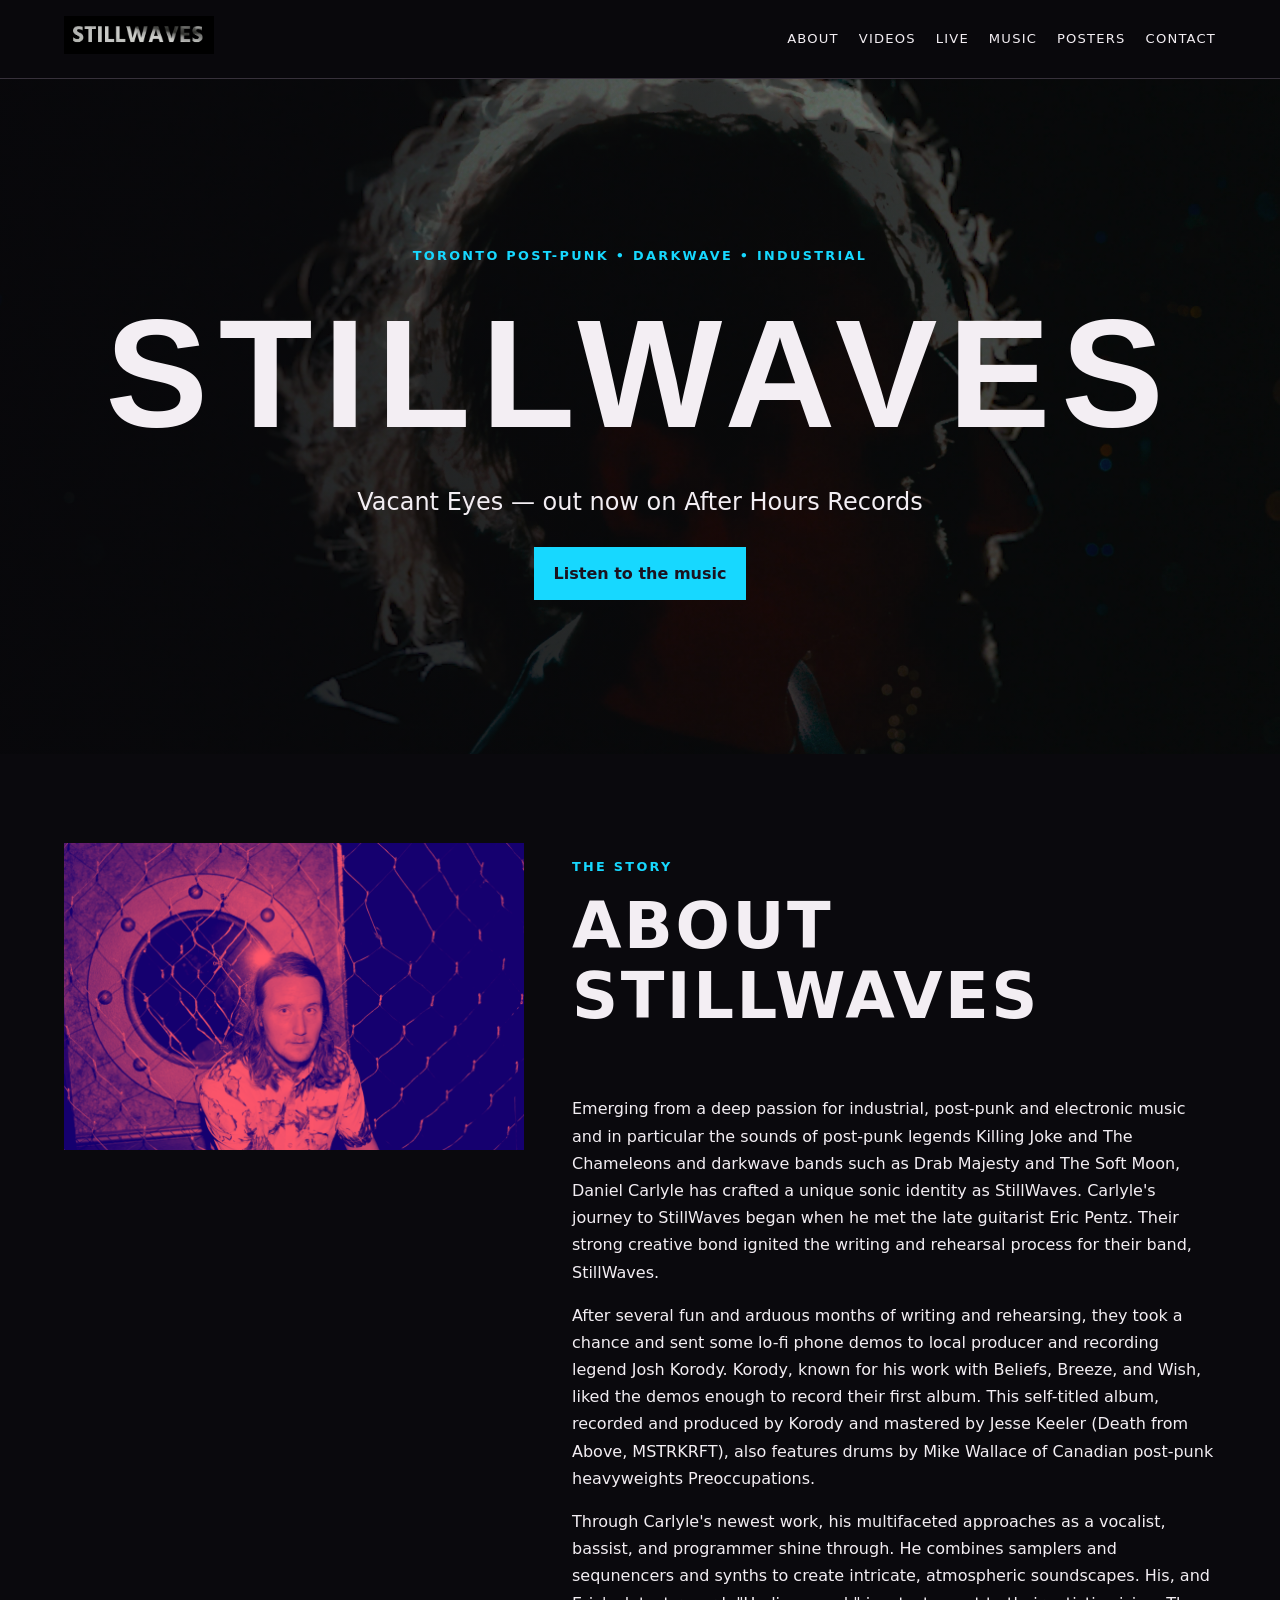
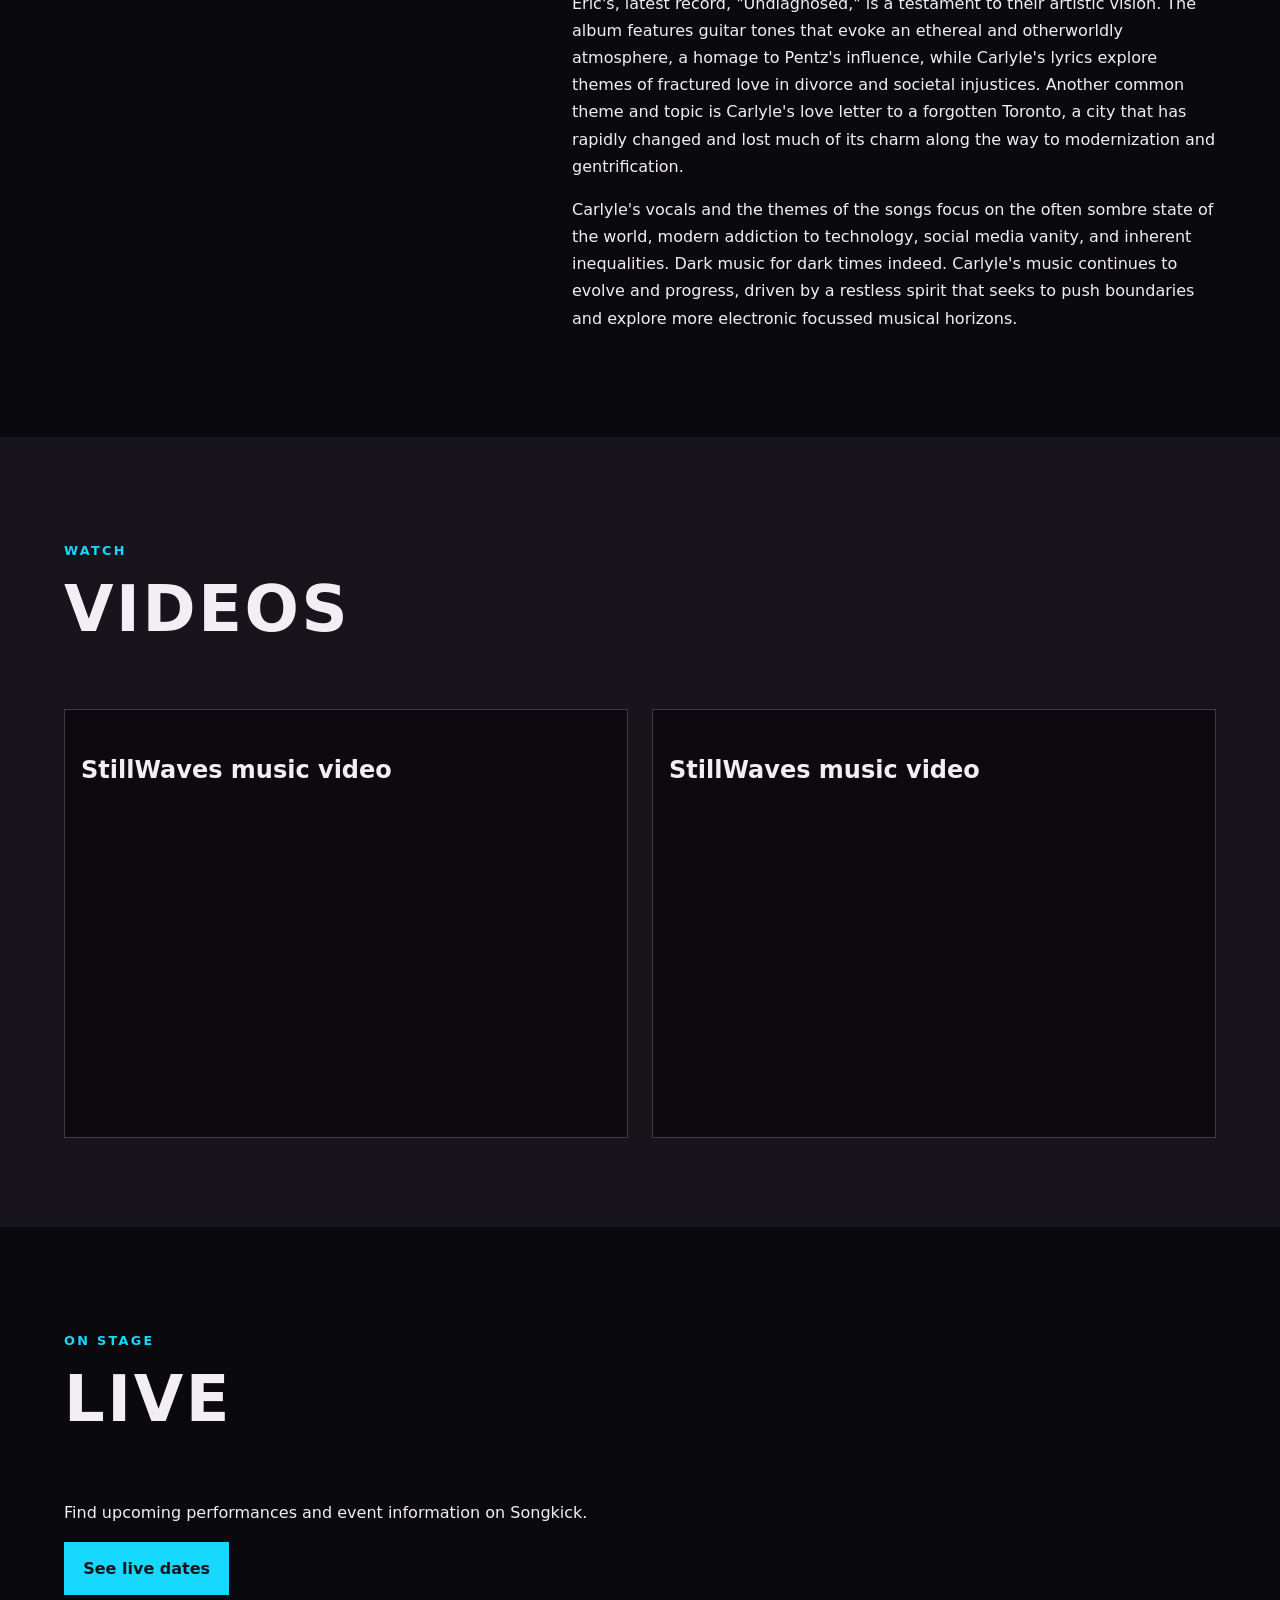
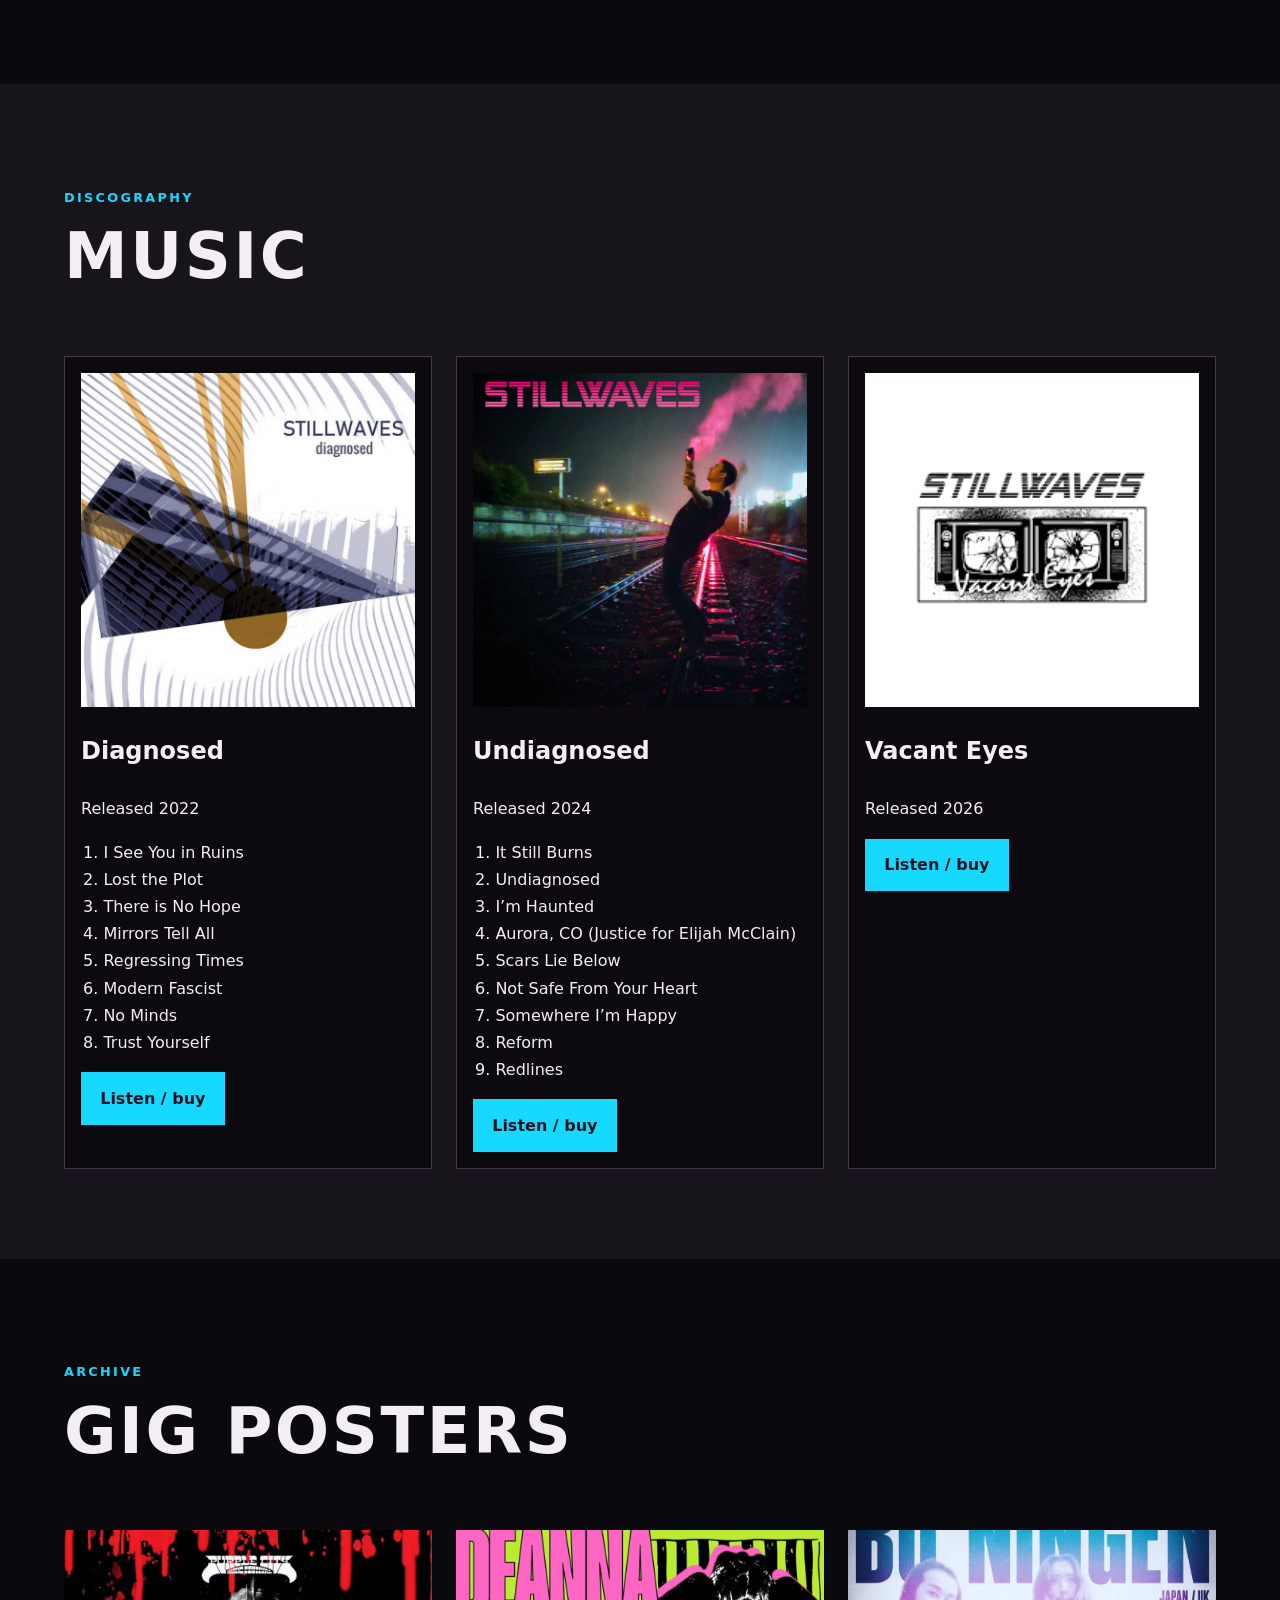
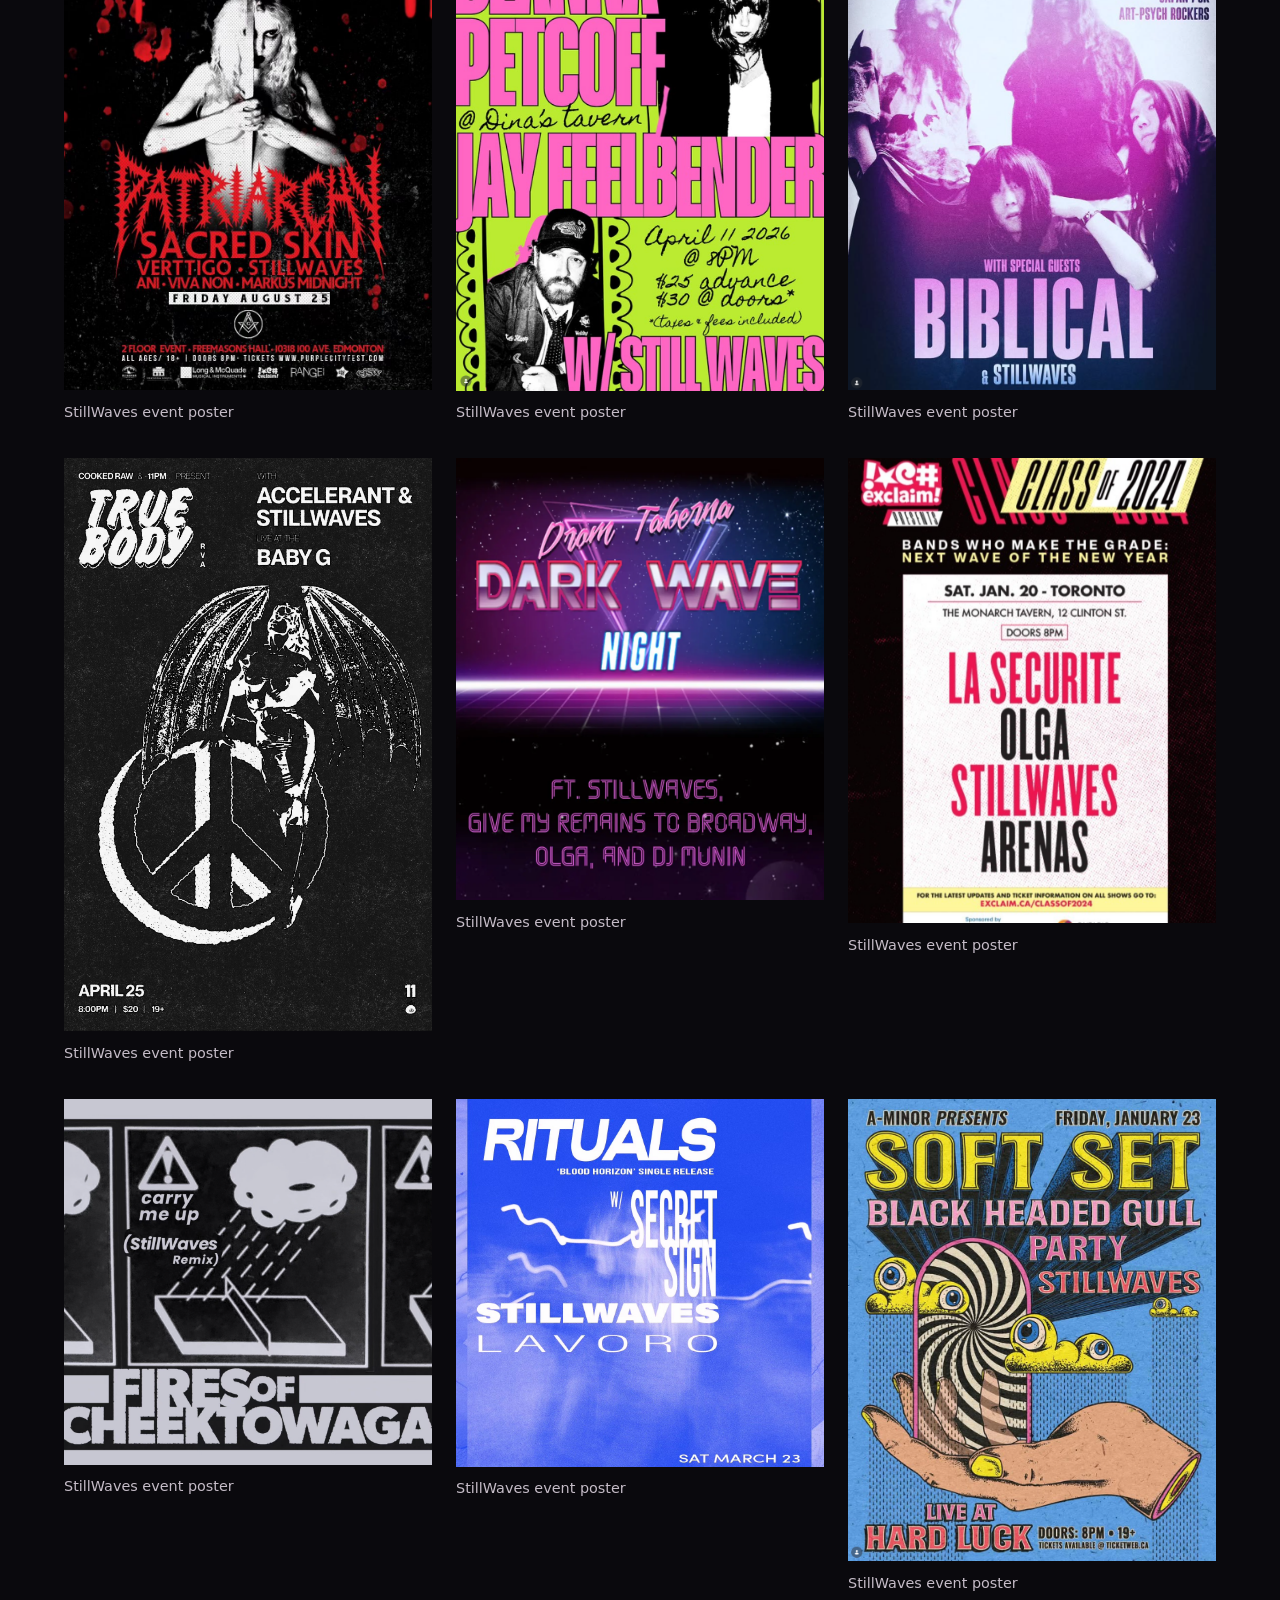
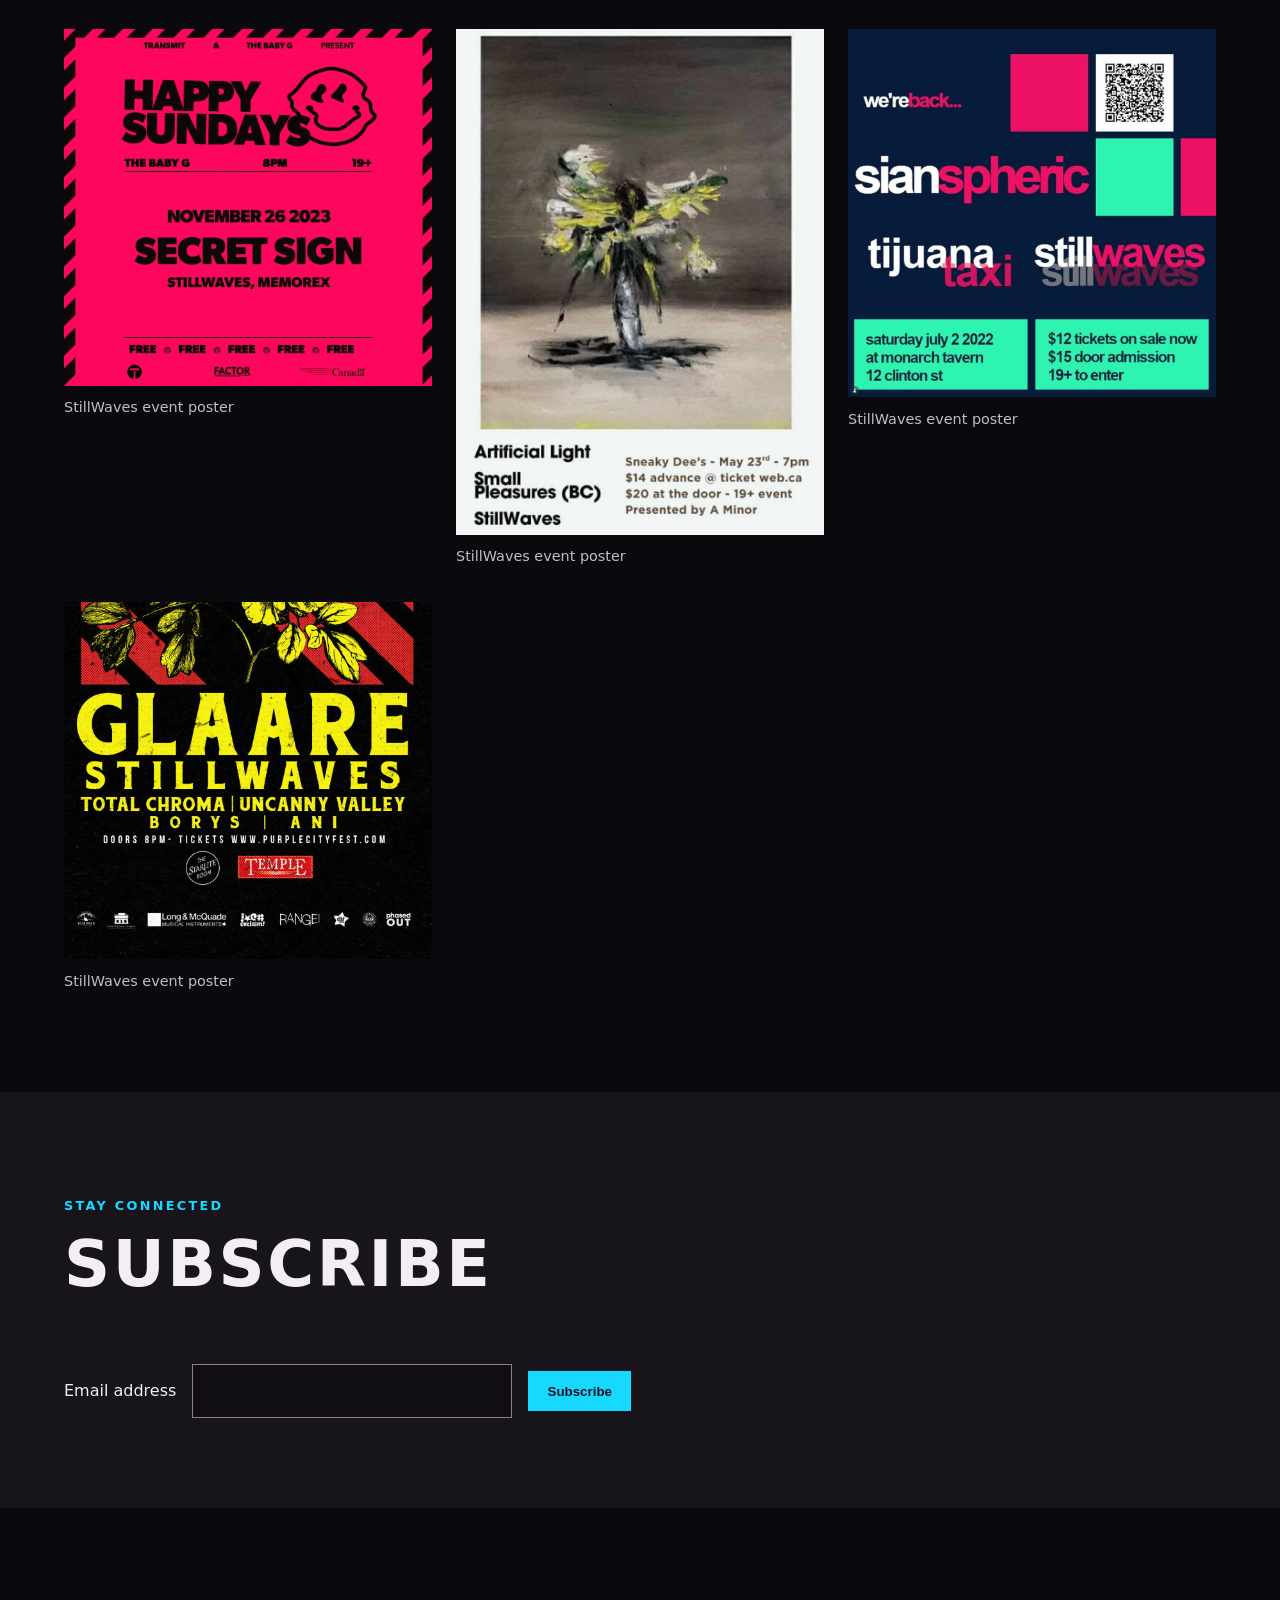
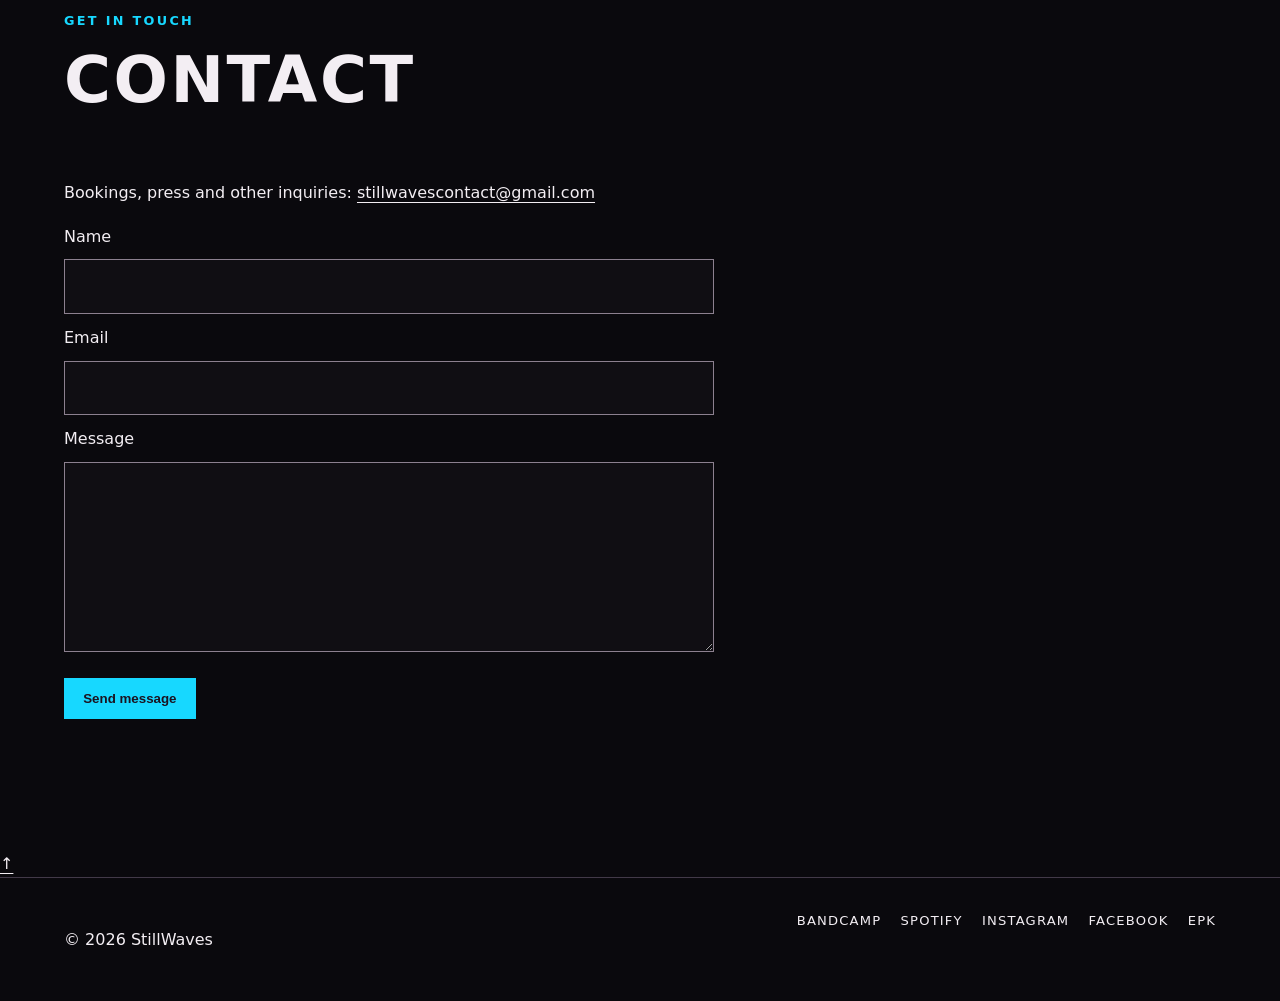
==== index.html @ 24429716 "Update index.html Added back to top btn" ====
<!doctype html><html lang="en"><head><meta charset="utf-8"><meta name="viewport" content="width=device-width, initial-scale=1"><meta name="description" content="StillWaves: Toronto post-punk, darkwave and industrial music"><meta name="theme-color" content="#0a090d"><title>StillWaves | Toronto darkwave and post-punk</title><link rel="icon" href="/img/favicon.ico"><link rel="stylesheet" href="/css/site.css"><script src="/js/site.js" defer></script></head><body>
<a class="skip" href="#main">Skip to main content</a><header class="header"><a class="logo" href="#home"><img src="/img/logo.png" alt="StillWaves home"></a><button class="menu" aria-expanded="false" aria-controls="navigation" type="button">Menu</button><nav id="navigation" aria-label="Primary"><a href="#about">About</a><a href="#videos">Videos</a><a href="#live">Live</a><a href="#music">Music</a><a href="#posters">Posters</a><a href="#contact">Contact</a></nav></header>
<main id="main"><section class="hero" id="home" aria-labelledby="hero-title"><div><p class="kicker" id="tagline">Toronto post-punk · darkwave · industrial</p><h1 id="hero-title">STILLWAVES</h1><p id="announcement">Vacant Eyes — out now</p><a class="cta" href="#music">Listen to the music</a></div></section>
<section id="about" class="section split" aria-labelledby="about-title"><img class="portrait" src="/img/Daniel-Carlyle-StillWaves-FrontPerson.png" alt="Daniel Carlyle performing with StillWaves" loading="lazy"><div><p class="kicker">The story</p><h2 id="about-title">About StillWaves</h2><div id="about-copy"></div></div></section>
<section id="videos" class="section shade" aria-labelledby="videos-title"><p class="kicker">Watch</p><h2 id="videos-title">Videos</h2><div id="video-list" class="grid two"></div></section>
<section id="live" class="section" aria-labelledby="live-title"><p class="kicker">On stage</p><h2 id="live-title">Live</h2><p>Find upcoming performances and event information on Songkick.</p><a class="cta" id="songkick" href="https://www.songkick.com/artists/10204699">See live dates</a></section>
<section id="music" class="section shade" aria-labelledby="music-title"><p class="kicker">Discography</p><h2 id="music-title">Music</h2><div id="album-list" class="grid three"></div></section>
<section id="posters" class="section" aria-labelledby="posters-title"><p class="kicker">Archive</p><h2 id="posters-title">Gig posters</h2><div id="poster-list" class="grid three posters"></div></section>
<section id="newsletter" class="section shade" aria-labelledby="newsletter-title"><p class="kicker">Stay connected</p><h2 id="newsletter-title">Subscribe</h2><form id="newsletter-form" method="post" target="_blank" class="inline-form"><label for="subscribe-email">Email address</label><input type="email" id="subscribe-email" name="EMAIL" autocomplete="email" required><div class="hidden-field" aria-hidden="true"><label for="subscribe-bot">Leave empty</label><input id="subscribe-bot" name="b_ce3d72c843c669c19339f4085_3097088881" tabindex="-1"></div><button type="submit">Subscribe</button></form></section>
<section id="contact" class="section" aria-labelledby="contact-title"><p class="kicker">Get in touch</p><h2 id="contact-title">Contact</h2><p>Bookings, press and other inquiries: <a id="contact-email" href="mailto:stillwavescontact@gmail.com">stillwavescontact@gmail.com</a></p><form
  id="contact-form"
  action="https://formspree.io/mzbjdelp"
  method="POST"
  class="contact-form"
><label for="contact-name">Name</label><input id="contact-name" name="name" autocomplete="name" required><label for="contact-reply">Email</label><input id="contact-reply" type="email" name="_replyto" autocomplete="email" required><label for="contact-message">Message</label><textarea id="contact-message" name="message" rows="6" required></textarea><button type="submit">Send message</button><p id="form-status" role="status" aria-live="polite"></p></form></section></main>

  <a href="#home" class="back-to-top" aria-label="Back to top">
  ↑
</a>
  
  <footer class="footer">
  <p>© <span id="year"></span> StillWaves</p>

  <nav aria-label="Social and press">
    <a id="bandcamp" href="https://stillwaves.bandcamp.com/"
       target="_blank" rel="noopener noreferrer">Bandcamp</a>
    <a id="spotify" href="#"
       target="_blank" rel="noopener noreferrer">Spotify</a>
    <a id="instagram" href="#"
       target="_blank" rel="noopener noreferrer">Instagram</a>
    <a id="facebook" href="#"
       target="_blank" rel="noopener noreferrer">Facebook</a>
    <a href="/epk.html">EPK</a>
  </nav>
</footer></body></html>
---- css/site.css ----
:root{color-scheme:dark;--bg:#0a090d;--panel:#17141c;--fg:#f3eef3;--muted:#c5bcc7;--accent:#17d8ff}*{box-sizing:border-box}html{scroll-behavior:smooth;scroll-padding-top:6rem}body{margin:0;background:var(--bg);color:var(--fg);font:16px/1.7 system-ui,-apple-system,sans-serif}a{color:inherit;text-underline-offset:.25em}a:hover{color:var(--accent)}:focus-visible{outline:3px solid #ffdcff;outline-offset:4px}.skip{position:absolute;top:-80px;left:1rem;z-index:20;background:#fff;color:#000;padding:.75rem}.skip:focus{top:1rem}.header{position:sticky;top:0;z-index:10;background:#0a090df5;border-bottom:1px solid #37313b;display:flex;align-items:center;justify-content:space-between;gap:1rem;padding:1rem 5%}.logo img{width:150px;max-width:100%;height:auto}.header nav{display:flex;flex-wrap:wrap;gap:1.25rem}.header nav a,.footer a{text-decoration:none;text-transform:uppercase;letter-spacing:.09em;font-size:.82rem}.menu{display:none}.hero{min-height:75vh;display:grid;place-items:center;text-align:center;padding:6rem 1rem;background:linear-gradient(90deg,#08070bd9,#08070b70),url('/img/banner-bg.jpg') center/cover}.hero h1{font-size:clamp(3.5rem,12vw,10rem);line-height:1;letter-spacing:.07em;margin:.2em 0;font-family:Impact,'Arial Narrow',sans-serif}.hero #announcement{font-size:clamp(1.05rem,2vw,1.5rem)}.kicker{color:var(--accent);text-transform:uppercase;letter-spacing:.18em;font-size:.8rem;font-weight:700}.cta,button{display:inline-block;background:var(--accent);color:#1b1320;padding:.8rem 1.2rem;border:0;text-decoration:none;font-weight:700;cursor:pointer}.section{padding:clamp(4rem,7vw,7rem) max(5%,calc((100% - 1160px)/2));}.shade{background:var(--panel)}h2{font-size:clamp(2.3rem,5vw,4rem);line-height:1.1;text-transform:uppercase;letter-spacing:.04em;margin:.2em 0 1em}.split{display:grid;grid-template-columns:minmax(0,1fr) minmax(0,1.4fr);gap:3rem;align-items:start}.portrait{width:100%;height:auto;max-height:670px;object-fit:cover}.grid{display:grid;gap:1.5rem}.two{grid-template-columns:repeat(2,minmax(0,1fr))}.three{grid-template-columns:repeat(3,minmax(0,1fr))}.card{background:#0c0a0f;padding:1rem;border:1px solid #423948}.card img{display:block;width:100%;height:auto;aspect-ratio:1;object-fit:cover}.card h3{font-size:1.5rem}.card ol{padding-left:1.4rem}.frame{aspect-ratio:16/9}.frame iframe{width:100%;height:100%;border:0}.poster{margin:0}.poster img{width:100%;height:auto;display:block}.poster figcaption{padding:.6rem 0;color:var(--muted);font-size:.9rem}input,textarea{background:#100e13;color:var(--fg);border:1px solid #8c808f;padding:.8rem;font:inherit;width:100%;max-width:650px}.contact-form{display:grid;gap:.6rem;max-width:650px}.contact-form button{justify-self:start;margin-top:1rem}.inline-form{display:flex;flex-wrap:wrap;align-items:center;gap:1rem}.inline-form input{max-width:320px}.hidden-field{position:absolute;left:-10000px}.footer{display:flex;justify-content:space-between;gap:2rem;flex-wrap:wrap;padding:2rem 5%;border-top:1px solid #423948}.footer nav{display:flex;gap:1.2rem;flex-wrap:wrap}@media(max-width:760px){.menu{display:block}.header{flex-wrap:wrap}.header nav{display:none;flex-basis:100%;flex-direction:column}.header nav.open{display:flex}.split,.two,.three{grid-template-columns:1fr}.hero{min-height:60vh}.portrait{max-width:480px}}@media(prefers-reduced-motion:reduce){html{scroll-behavior:auto}*,*::before,*::after{transition:none!important;animation:none!important}}
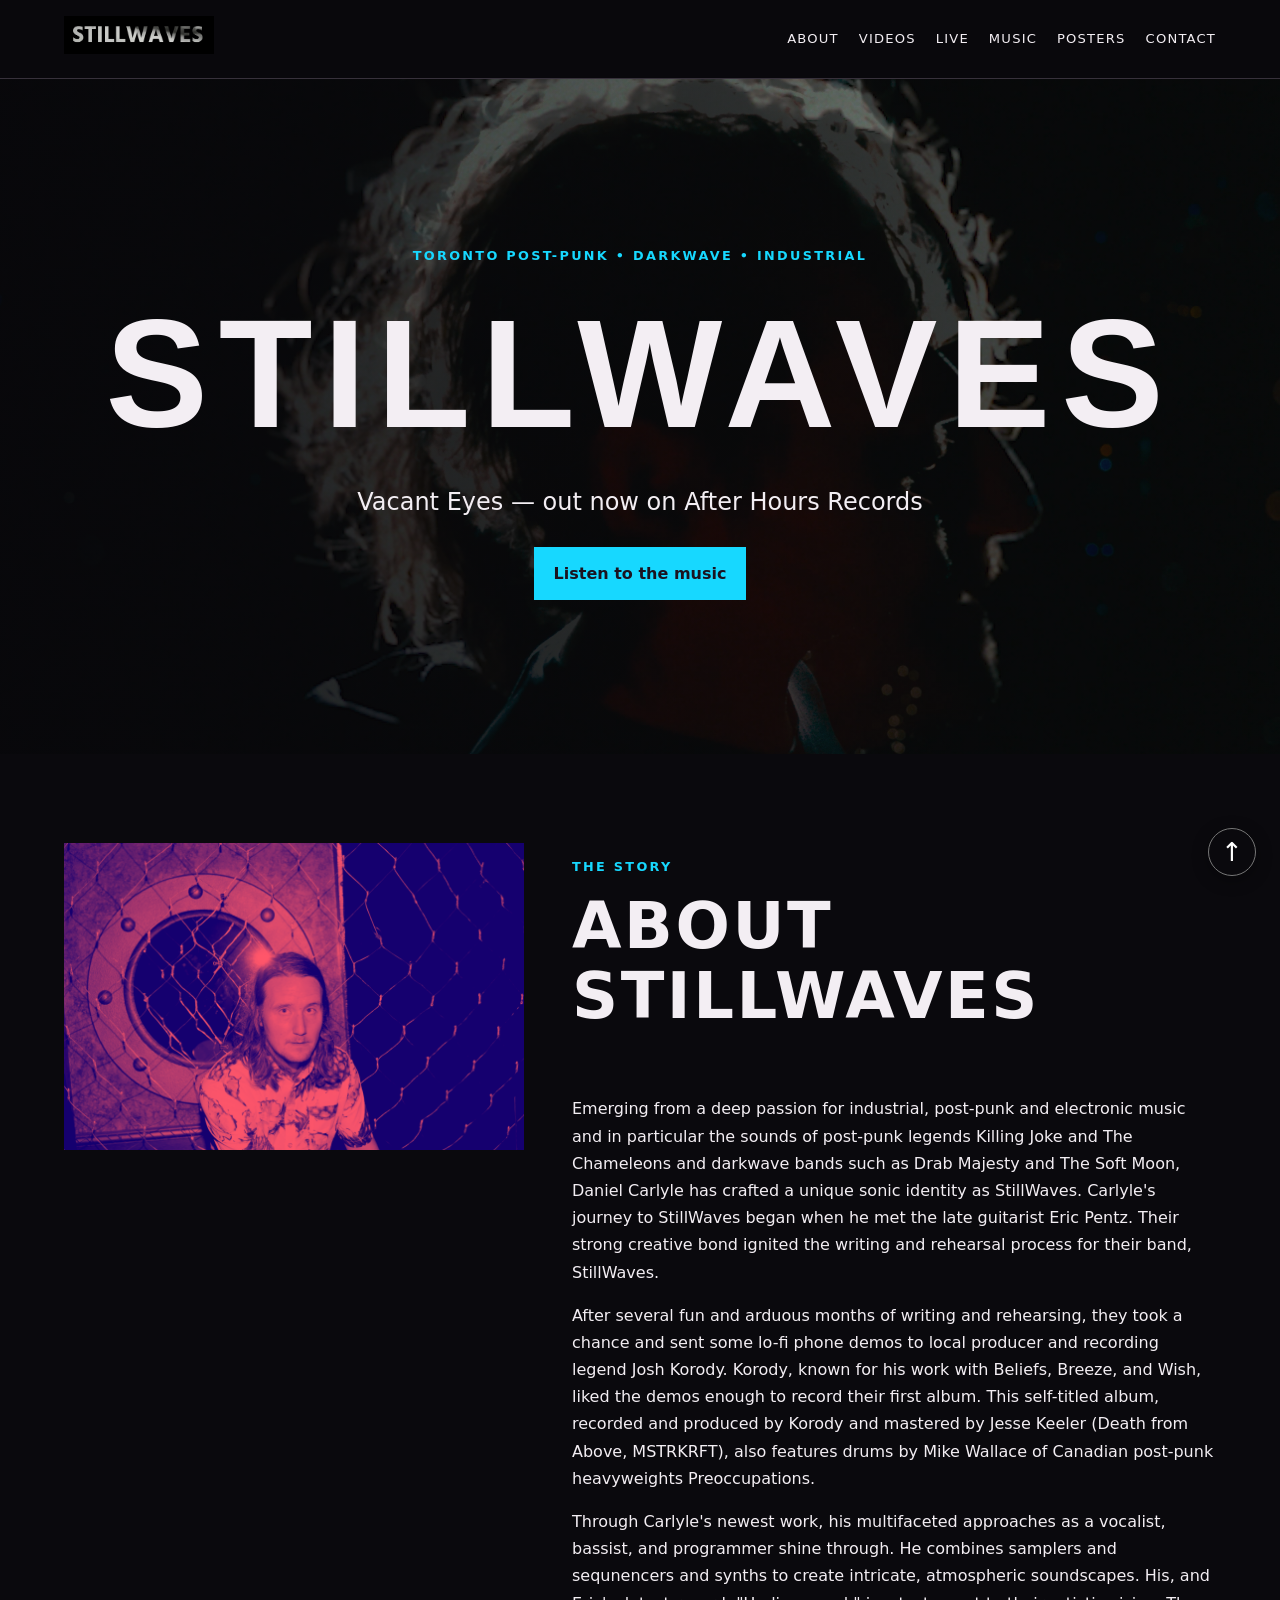
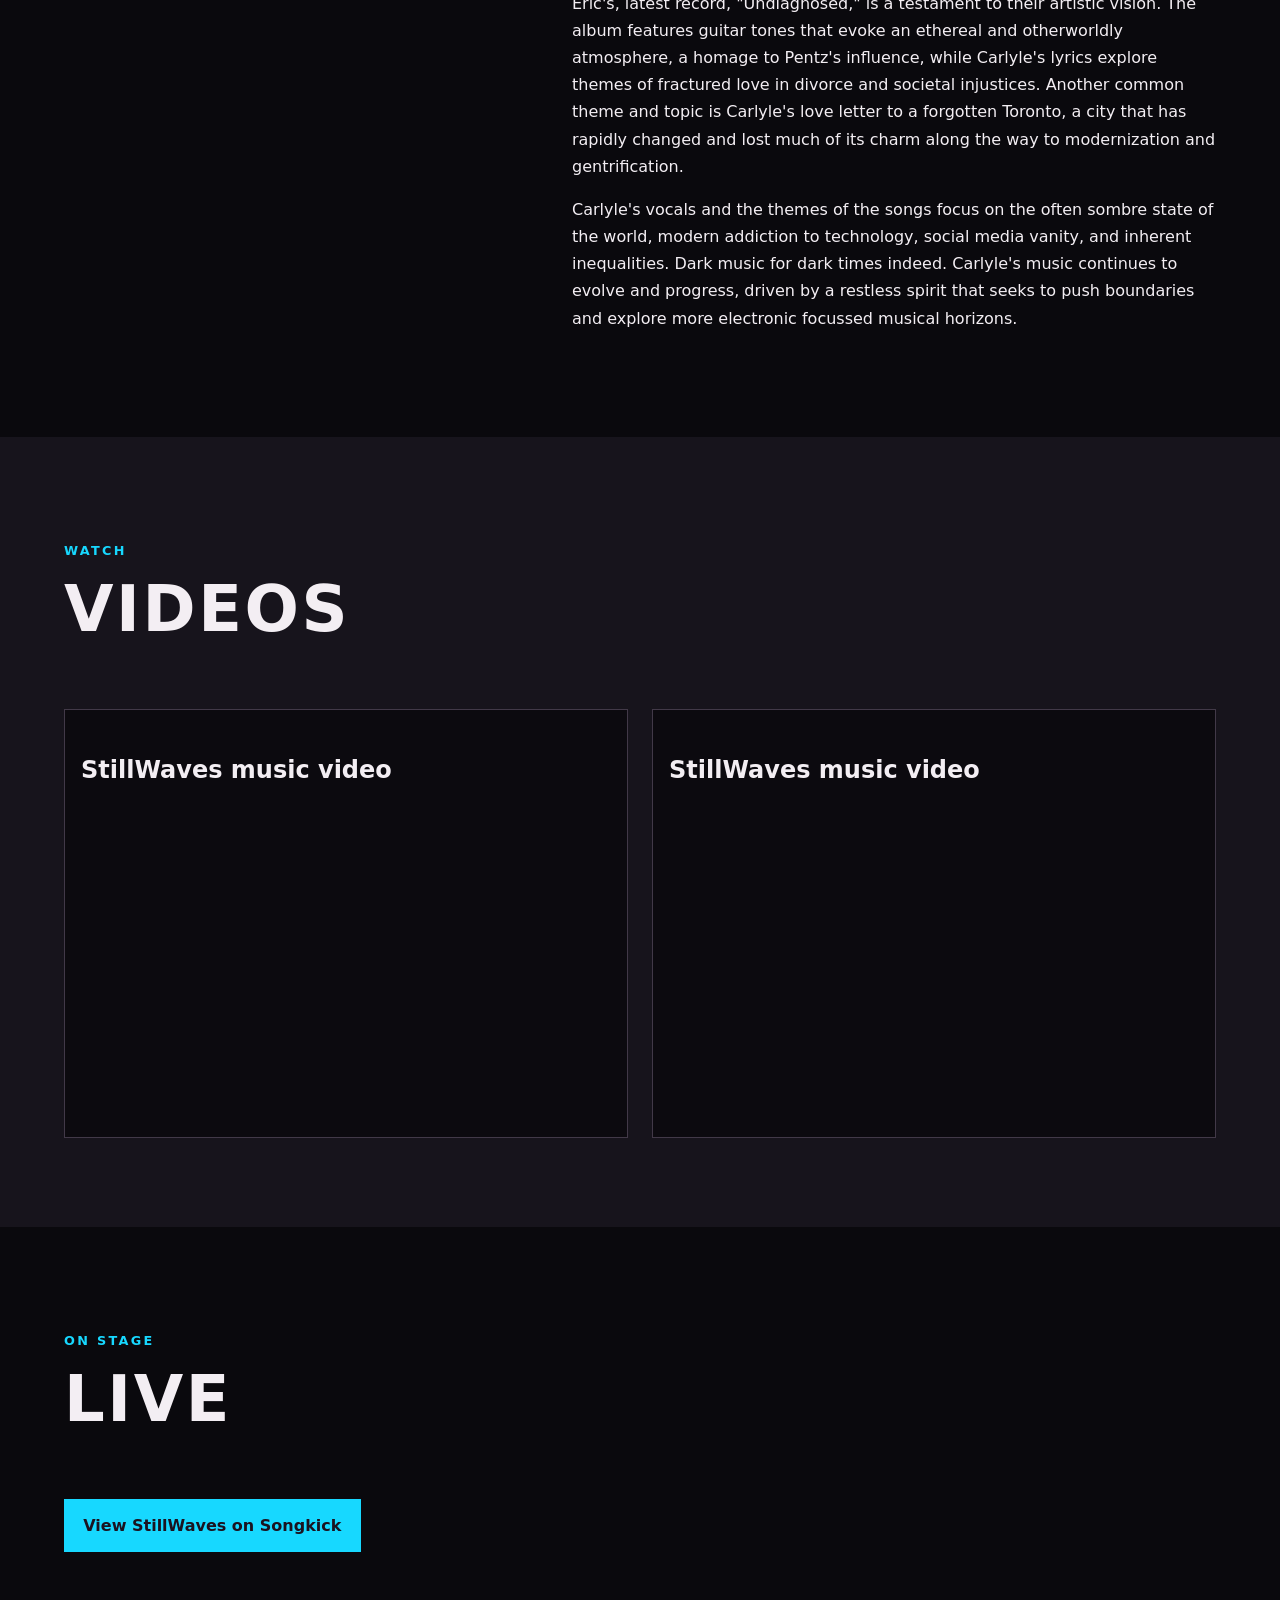
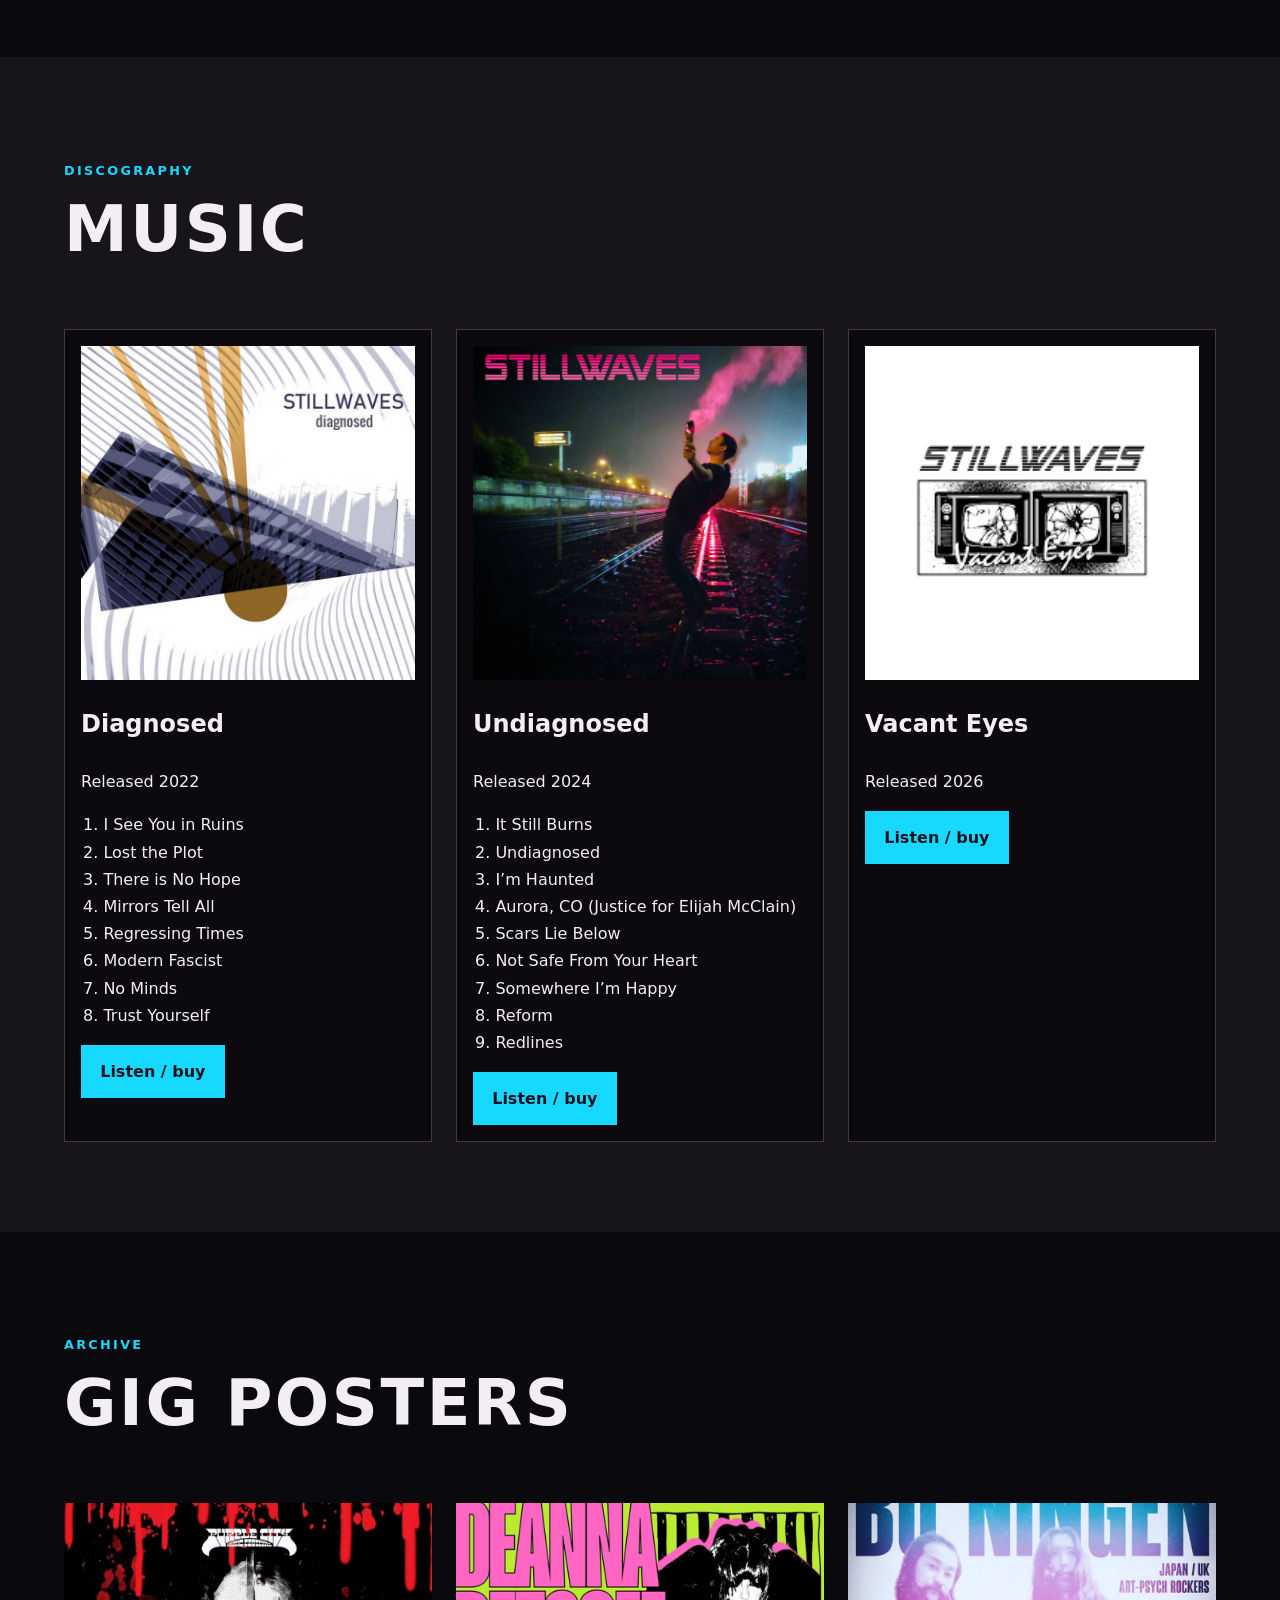
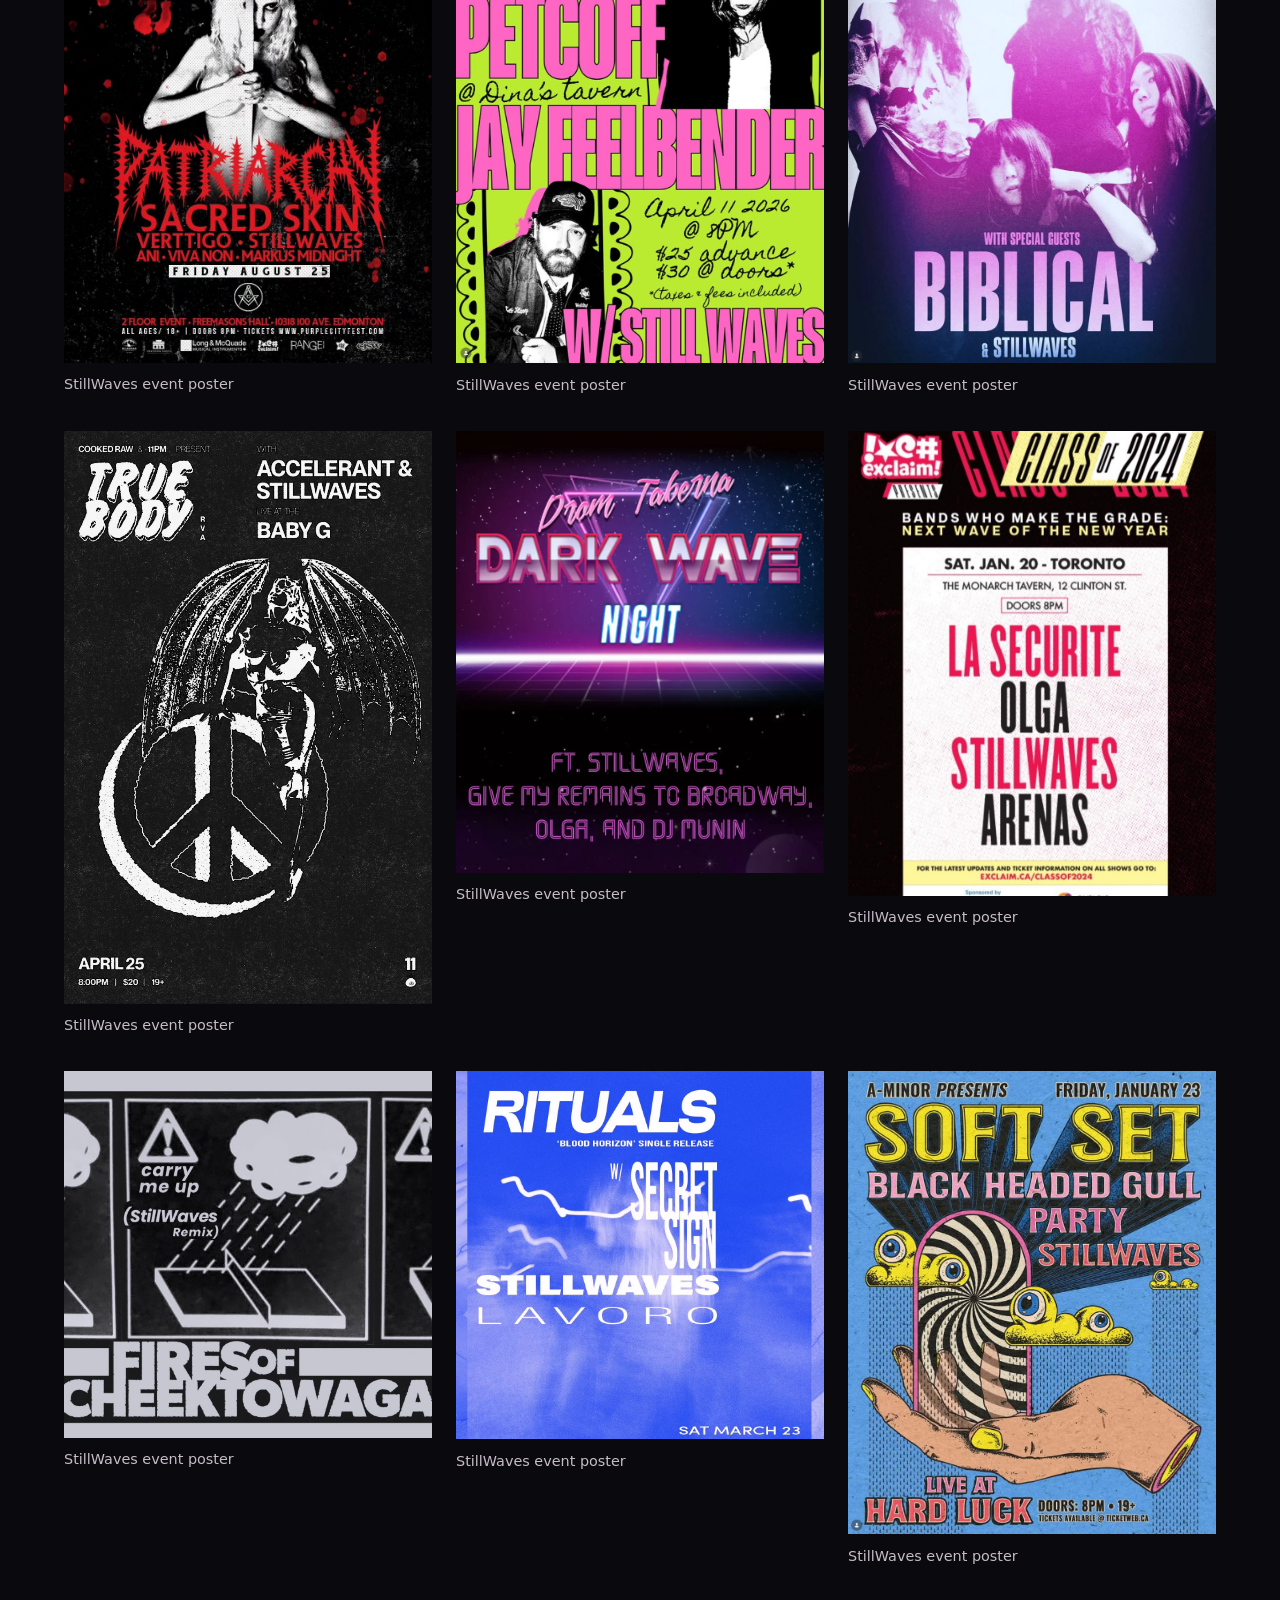
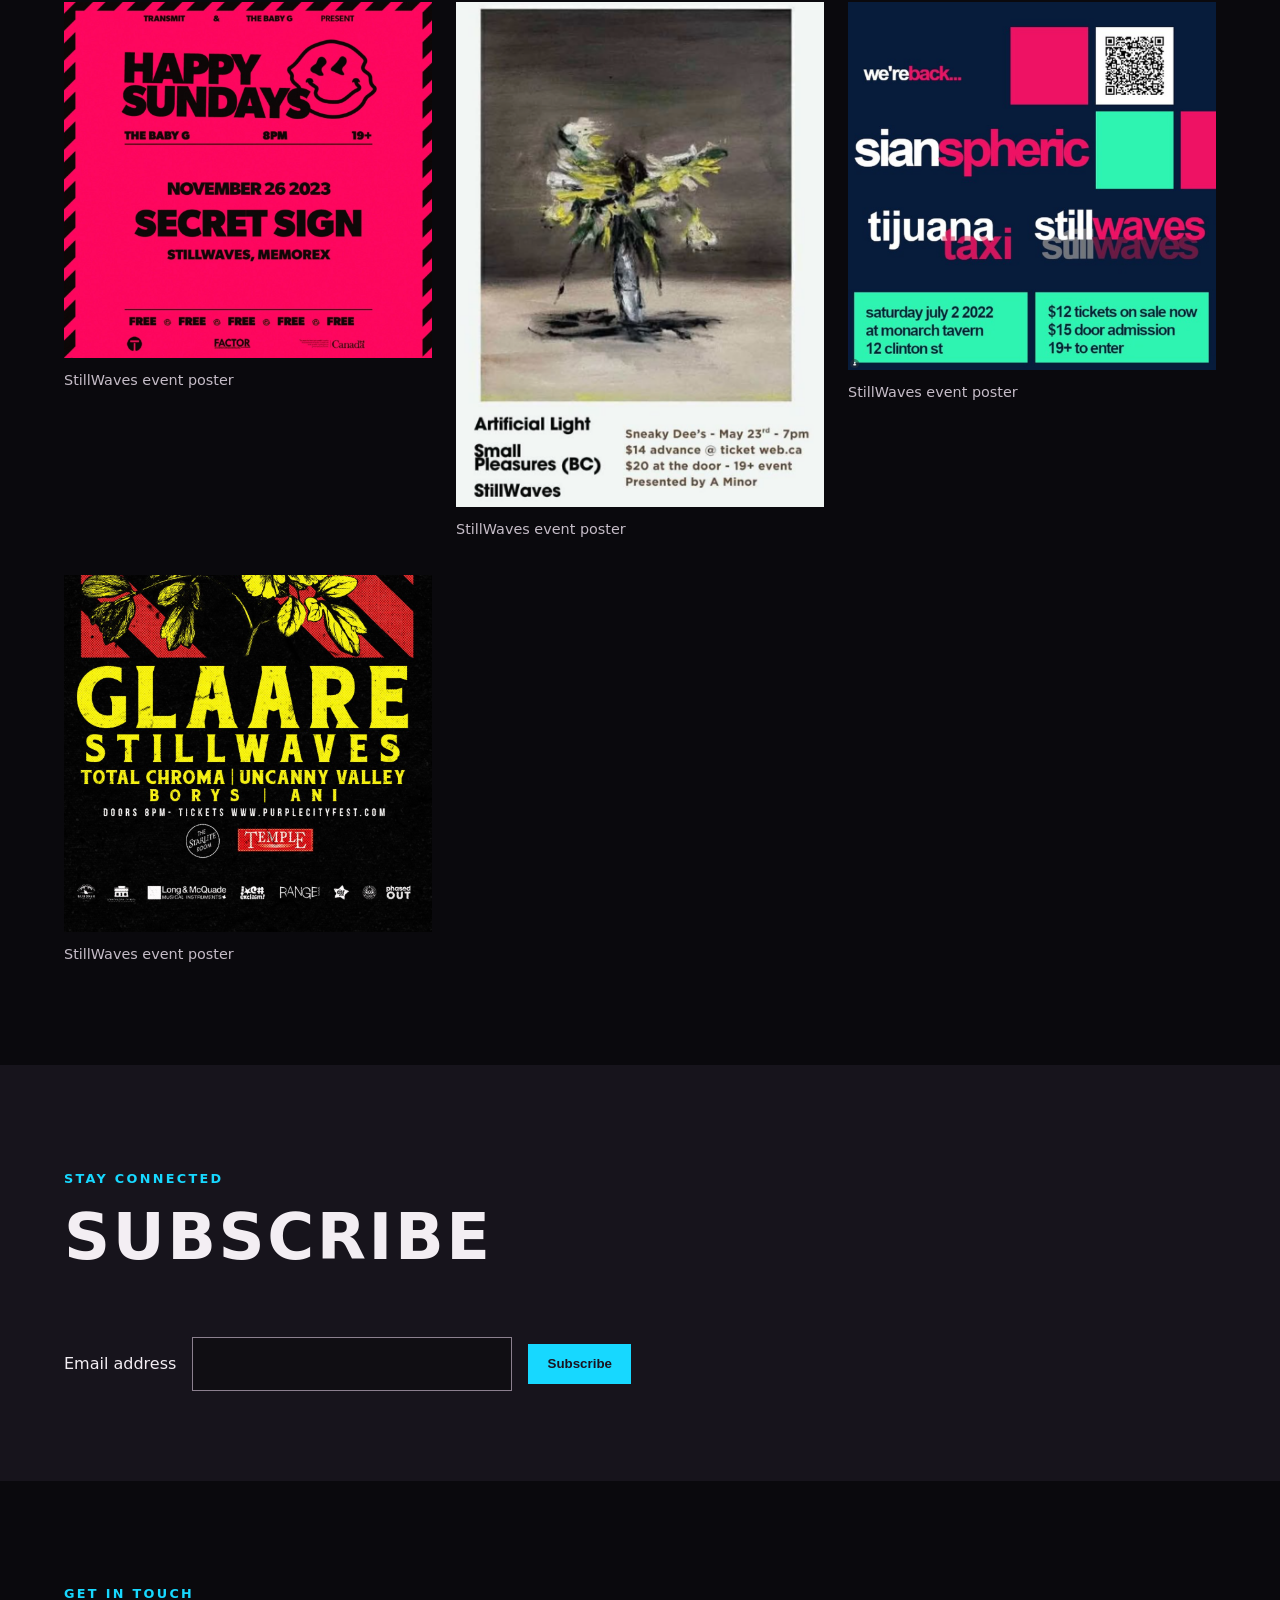
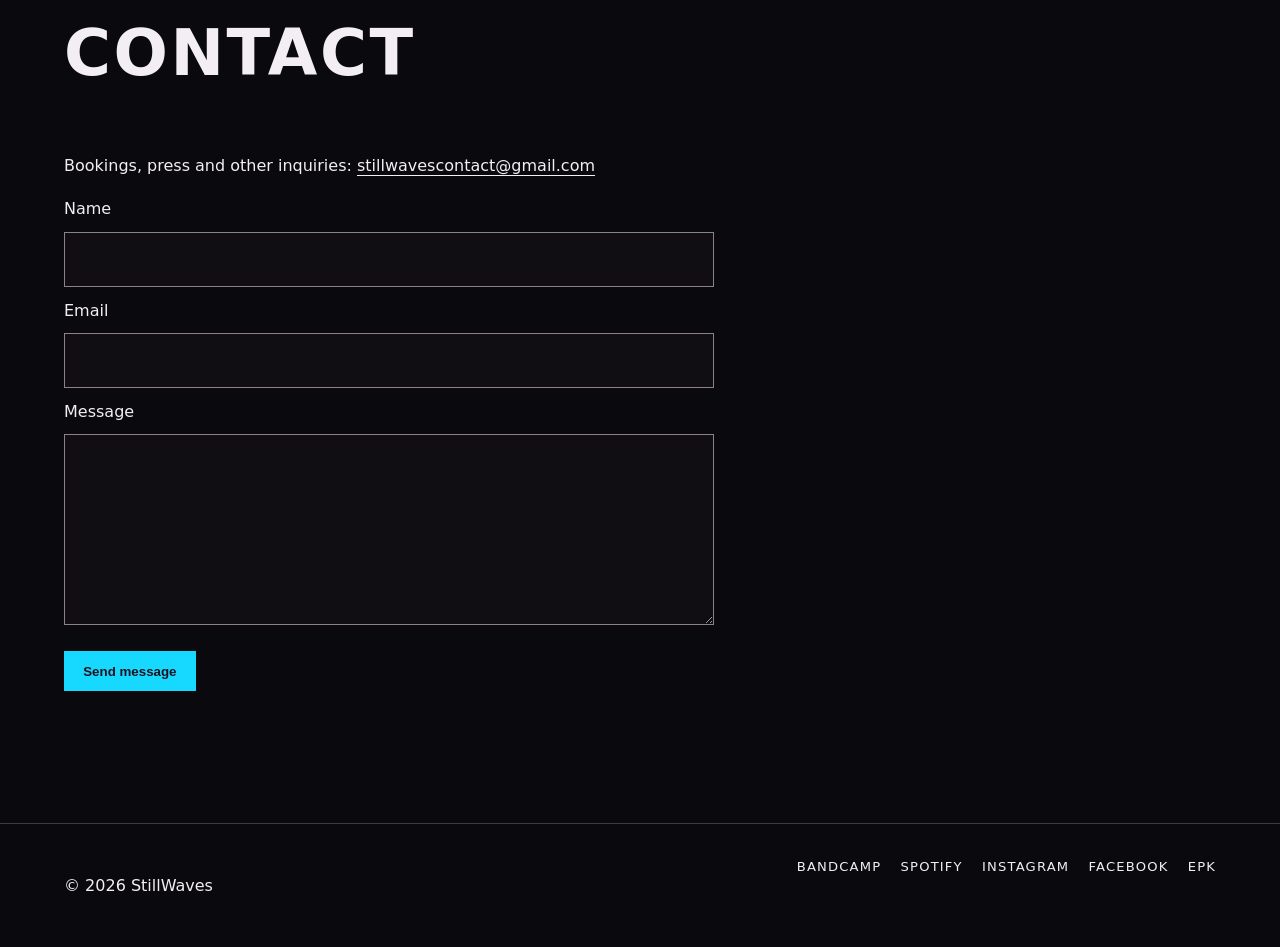
==== commit 4ae99a26: "Update index.html Added SongKick Widget Embed" ====
--- a/index.html
+++ b/index.html
@@ -3,7 +3,42 @@
 <main id="main"><section class="hero" id="home" aria-labelledby="hero-title"><div><p class="kicker" id="tagline">Toronto post-punk · darkwave · industrial</p><h1 id="hero-title">STILLWAVES</h1><p id="announcement">Vacant Eyes — out now</p><a class="cta" href="#music">Listen to the music</a></div></section>
 <section id="about" class="section split" aria-labelledby="about-title"><img class="portrait" src="/img/Daniel-Carlyle-StillWaves-FrontPerson.png" alt="Daniel Carlyle performing with StillWaves" loading="lazy"><div><p class="kicker">The story</p><h2 id="about-title">About StillWaves</h2><div id="about-copy"></div></div></section>
 <section id="videos" class="section shade" aria-labelledby="videos-title"><p class="kicker">Watch</p><h2 id="videos-title">Videos</h2><div id="video-list" class="grid two"></div></section>
-<section id="live" class="section" aria-labelledby="live-title"><p class="kicker">On stage</p><h2 id="live-title">Live</h2><p>Find upcoming performances and event information on Songkick.</p><a class="cta" id="songkick" href="https://www.songkick.com/artists/10204699">See live dates</a></section>
+<section id="live" class="section" aria-labelledby="live-title">
+  <p class="kicker">On stage</p>
+  <h2 id="live-title">Live</h2>
+
+  <div class="songkick-container">
+    <a
+      href="https://www.songkick.com/artists/10204699"
+      class="songkick-widget"
+      data-theme="dark"
+      data-track-button="on"
+      data-detect-style="off"
+      data-background-color="rgb(0,0,0,1)"
+      data-font-color="rgb(255,255,255,1)"
+      data-button-bg-color="rgb(255,255,255,1)"
+      data-button-text-color="rgb(0,0,0,1)"
+      data-locale="en"
+      data-other-artists="on"
+      data-share-button="on"
+      data-country-filter="on"
+      data-rsvp="on"
+      data-request-show="on"
+      data-past-events="off"
+      data-past-events-offtour="off"
+      data-remind-me="off"
+      style="display: none;"
+    ></a>
+  </div>
+
+  <p>
+    <a class="cta" id="songkick"
+       href="https://www.songkick.com/artists/10204699"
+       target="_blank" rel="noopener noreferrer">
+      View StillWaves on Songkick
+    </a>
+  </p>
+</section>
 <section id="music" class="section shade" aria-labelledby="music-title"><p class="kicker">Discography</p><h2 id="music-title">Music</h2><div id="album-list" class="grid three"></div></section>
 <section id="posters" class="section" aria-labelledby="posters-title"><p class="kicker">Archive</p><h2 id="posters-title">Gig posters</h2><div id="poster-list" class="grid three posters"></div></section>
 <section id="newsletter" class="section shade" aria-labelledby="newsletter-title"><p class="kicker">Stay connected</p><h2 id="newsletter-title">Subscribe</h2><form id="newsletter-form" method="post" target="_blank" class="inline-form"><label for="subscribe-email">Email address</label><input type="email" id="subscribe-email" name="EMAIL" autocomplete="email" required><div class="hidden-field" aria-hidden="true"><label for="subscribe-bot">Leave empty</label><input id="subscribe-bot" name="b_ce3d72c843c669c19339f4085_3097088881" tabindex="-1"></div><button type="submit">Subscribe</button></form></section>
--- a/css/site.css
+++ b/css/site.css
@@ -1 +1,42 @@
 :root{color-scheme:dark;--bg:#0a090d;--panel:#17141c;--fg:#f3eef3;--muted:#c5bcc7;--accent:#17d8ff}*{box-sizing:border-box}html{scroll-behavior:smooth;scroll-padding-top:6rem}body{margin:0;background:var(--bg);color:var(--fg);font:16px/1.7 system-ui,-apple-system,sans-serif}a{color:inherit;text-underline-offset:.25em}a:hover{color:var(--accent)}:focus-visible{outline:3px solid #ffdcff;outline-offset:4px}.skip{position:absolute;top:-80px;left:1rem;z-index:20;background:#fff;color:#000;padding:.75rem}.skip:focus{top:1rem}.header{position:sticky;top:0;z-index:10;background:#0a090df5;border-bottom:1px solid #37313b;display:flex;align-items:center;justify-content:space-between;gap:1rem;padding:1rem 5%}.logo img{width:150px;max-width:100%;height:auto}.header nav{display:flex;flex-wrap:wrap;gap:1.25rem}.header nav a,.footer a{text-decoration:none;text-transform:uppercase;letter-spacing:.09em;font-size:.82rem}.menu{display:none}.hero{min-height:75vh;display:grid;place-items:center;text-align:center;padding:6rem 1rem;background:linear-gradient(90deg,#08070bd9,#08070b70),url('/img/banner-bg.jpg') center/cover}.hero h1{font-size:clamp(3.5rem,12vw,10rem);line-height:1;letter-spacing:.07em;margin:.2em 0;font-family:Impact,'Arial Narrow',sans-serif}.hero #announcement{font-size:clamp(1.05rem,2vw,1.5rem)}.kicker{color:var(--accent);text-transform:uppercase;letter-spacing:.18em;font-size:.8rem;font-weight:700}.cta,button{display:inline-block;background:var(--accent);color:#1b1320;padding:.8rem 1.2rem;border:0;text-decoration:none;font-weight:700;cursor:pointer}.section{padding:clamp(4rem,7vw,7rem) max(5%,calc((100% - 1160px)/2));}.shade{background:var(--panel)}h2{font-size:clamp(2.3rem,5vw,4rem);line-height:1.1;text-transform:uppercase;letter-spacing:.04em;margin:.2em 0 1em}.split{display:grid;grid-template-columns:minmax(0,1fr) minmax(0,1.4fr);gap:3rem;align-items:start}.portrait{width:100%;height:auto;max-height:670px;object-fit:cover}.grid{display:grid;gap:1.5rem}.two{grid-template-columns:repeat(2,minmax(0,1fr))}.three{grid-template-columns:repeat(3,minmax(0,1fr))}.card{background:#0c0a0f;padding:1rem;border:1px solid #423948}.card img{display:block;width:100%;height:auto;aspect-ratio:1;object-fit:cover}.card h3{font-size:1.5rem}.card ol{padding-left:1.4rem}.frame{aspect-ratio:16/9}.frame iframe{width:100%;height:100%;border:0}.poster{margin:0}.poster img{width:100%;height:auto;display:block}.poster figcaption{padding:.6rem 0;color:var(--muted);font-size:.9rem}input,textarea{background:#100e13;color:var(--fg);border:1px solid #8c808f;padding:.8rem;font:inherit;width:100%;max-width:650px}.contact-form{display:grid;gap:.6rem;max-width:650px}.contact-form button{justify-self:start;margin-top:1rem}.inline-form{display:flex;flex-wrap:wrap;align-items:center;gap:1rem}.inline-form input{max-width:320px}.hidden-field{position:absolute;left:-10000px}.footer{display:flex;justify-content:space-between;gap:2rem;flex-wrap:wrap;padding:2rem 5%;border-top:1px solid #423948}.footer nav{display:flex;gap:1.2rem;flex-wrap:wrap}@media(max-width:760px){.menu{display:block}.header{flex-wrap:wrap}.header nav{display:none;flex-basis:100%;flex-direction:column}.header nav.open{display:flex}.split,.two,.three{grid-template-columns:1fr}.hero{min-height:60vh}.portrait{max-width:480px}}@media(prefers-reduced-motion:reduce){html{scroll-behavior:auto}*,*::before,*::after{transition:none!important;animation:none!important}}
+
+html {
+  scroll-behavior: smooth;
+}
+
+@media (prefers-reduced-motion: reduce) {
+  html {
+    scroll-behavior: auto;
+  }
+}
+
+.back-to-top {
+  position: fixed;
+  bottom: 24px;
+  right: 24px;
+  z-index: 1000;
+  display: flex;
+  align-items: center;
+  justify-content: center;
+  width: 48px;
+  height: 48px;
+  border: 1px solid #777;
+  border-radius: 50%;
+  background: #0a090d;
+  color: #fff;
+  font-size: 26px;
+  text-decoration: none;
+  box-shadow: 0 4px 16px rgba(0, 0, 0, 0.35);
+}
+
+.back-to-top:hover,
+.back-to-top:focus-visible {
+  background: #fff;
+  color: #0a090d;
+}
+
+.back-to-top:focus-visible {
+  outline: 2px solid #fff;
+  outline-offset: 3px;
+}
+
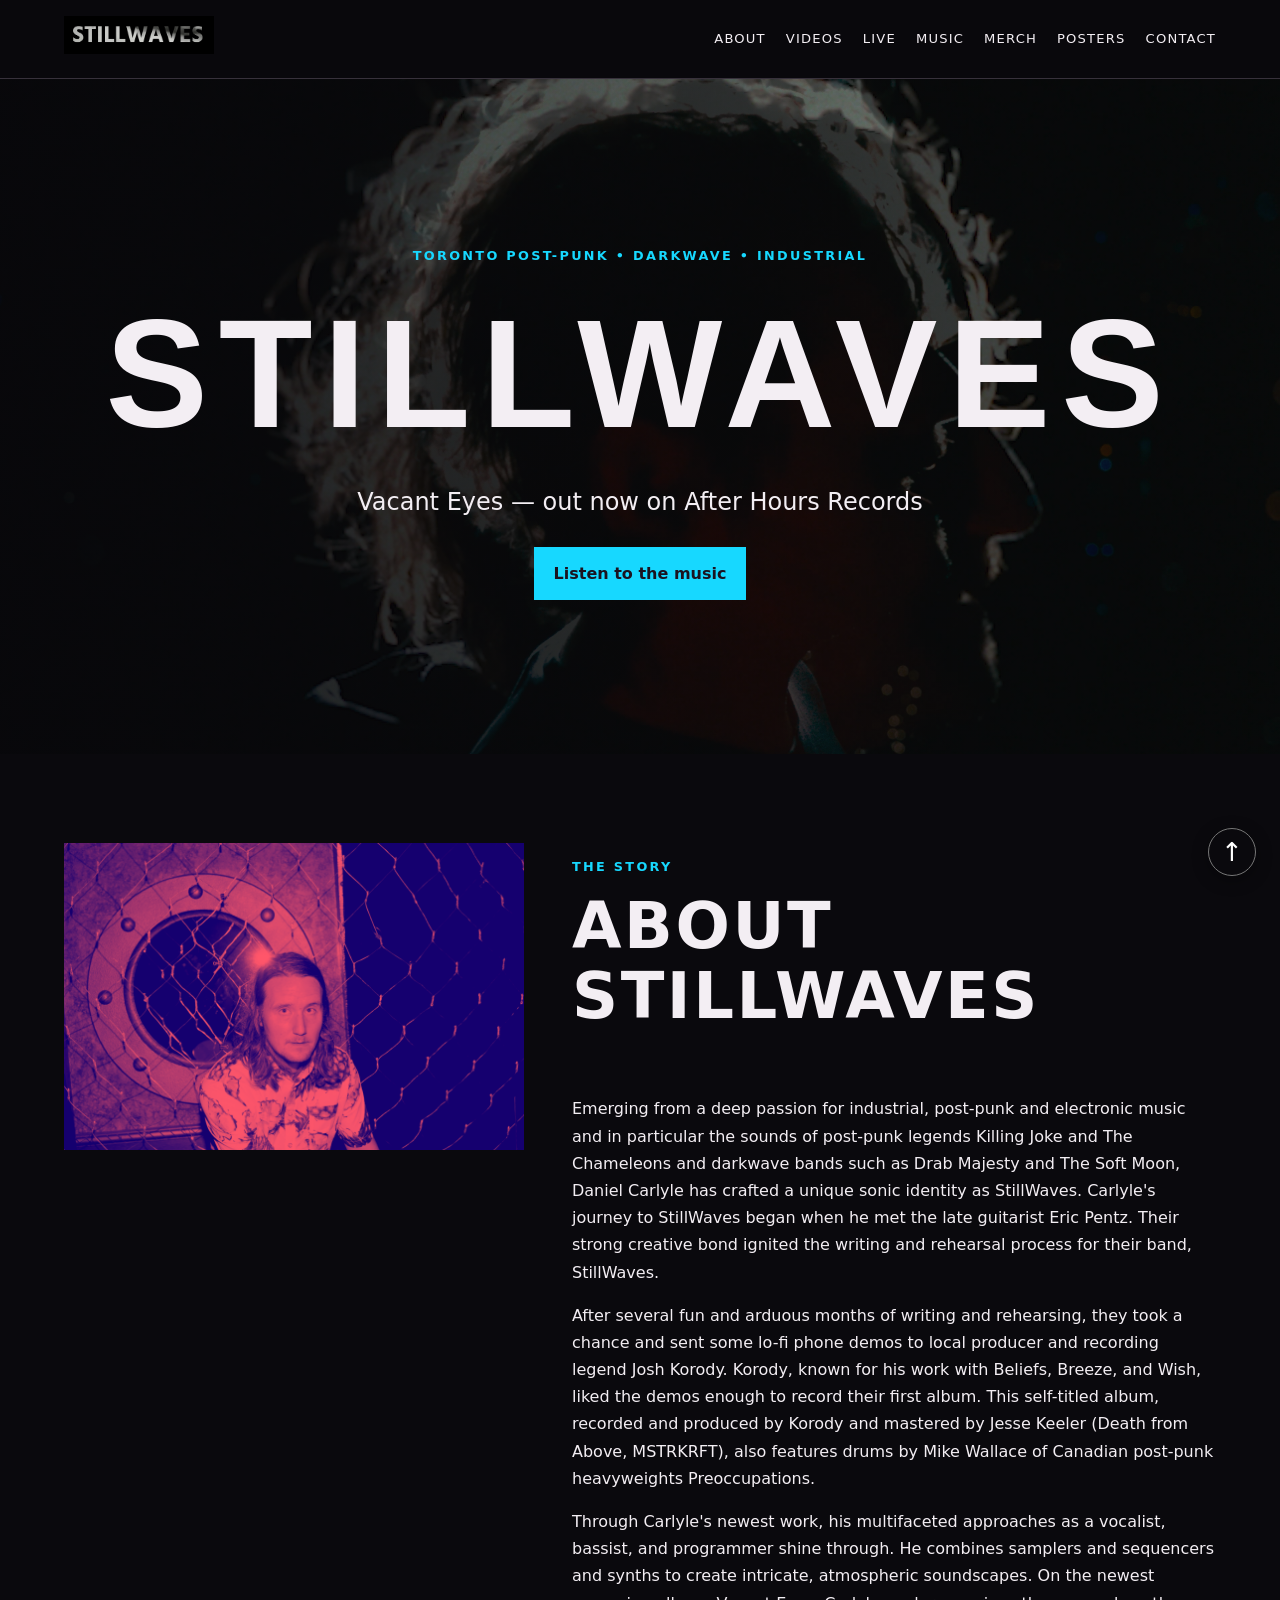
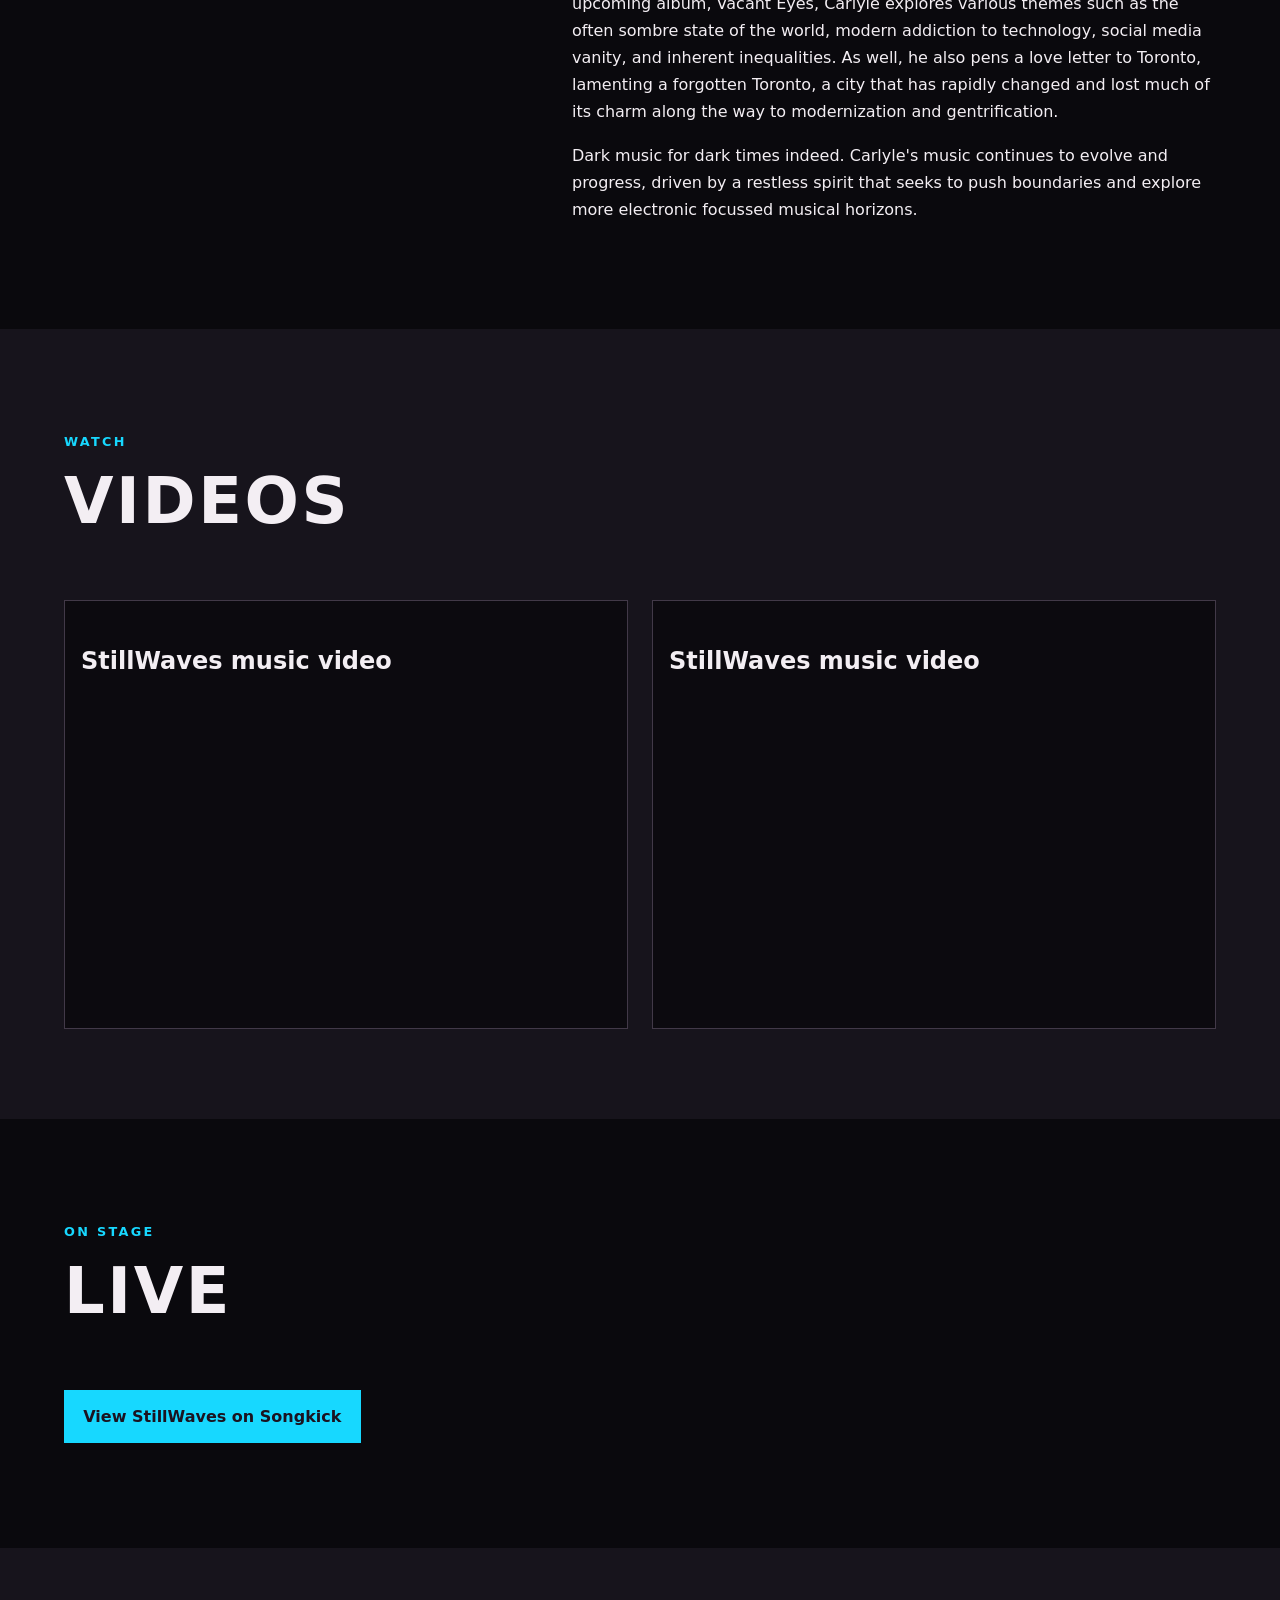
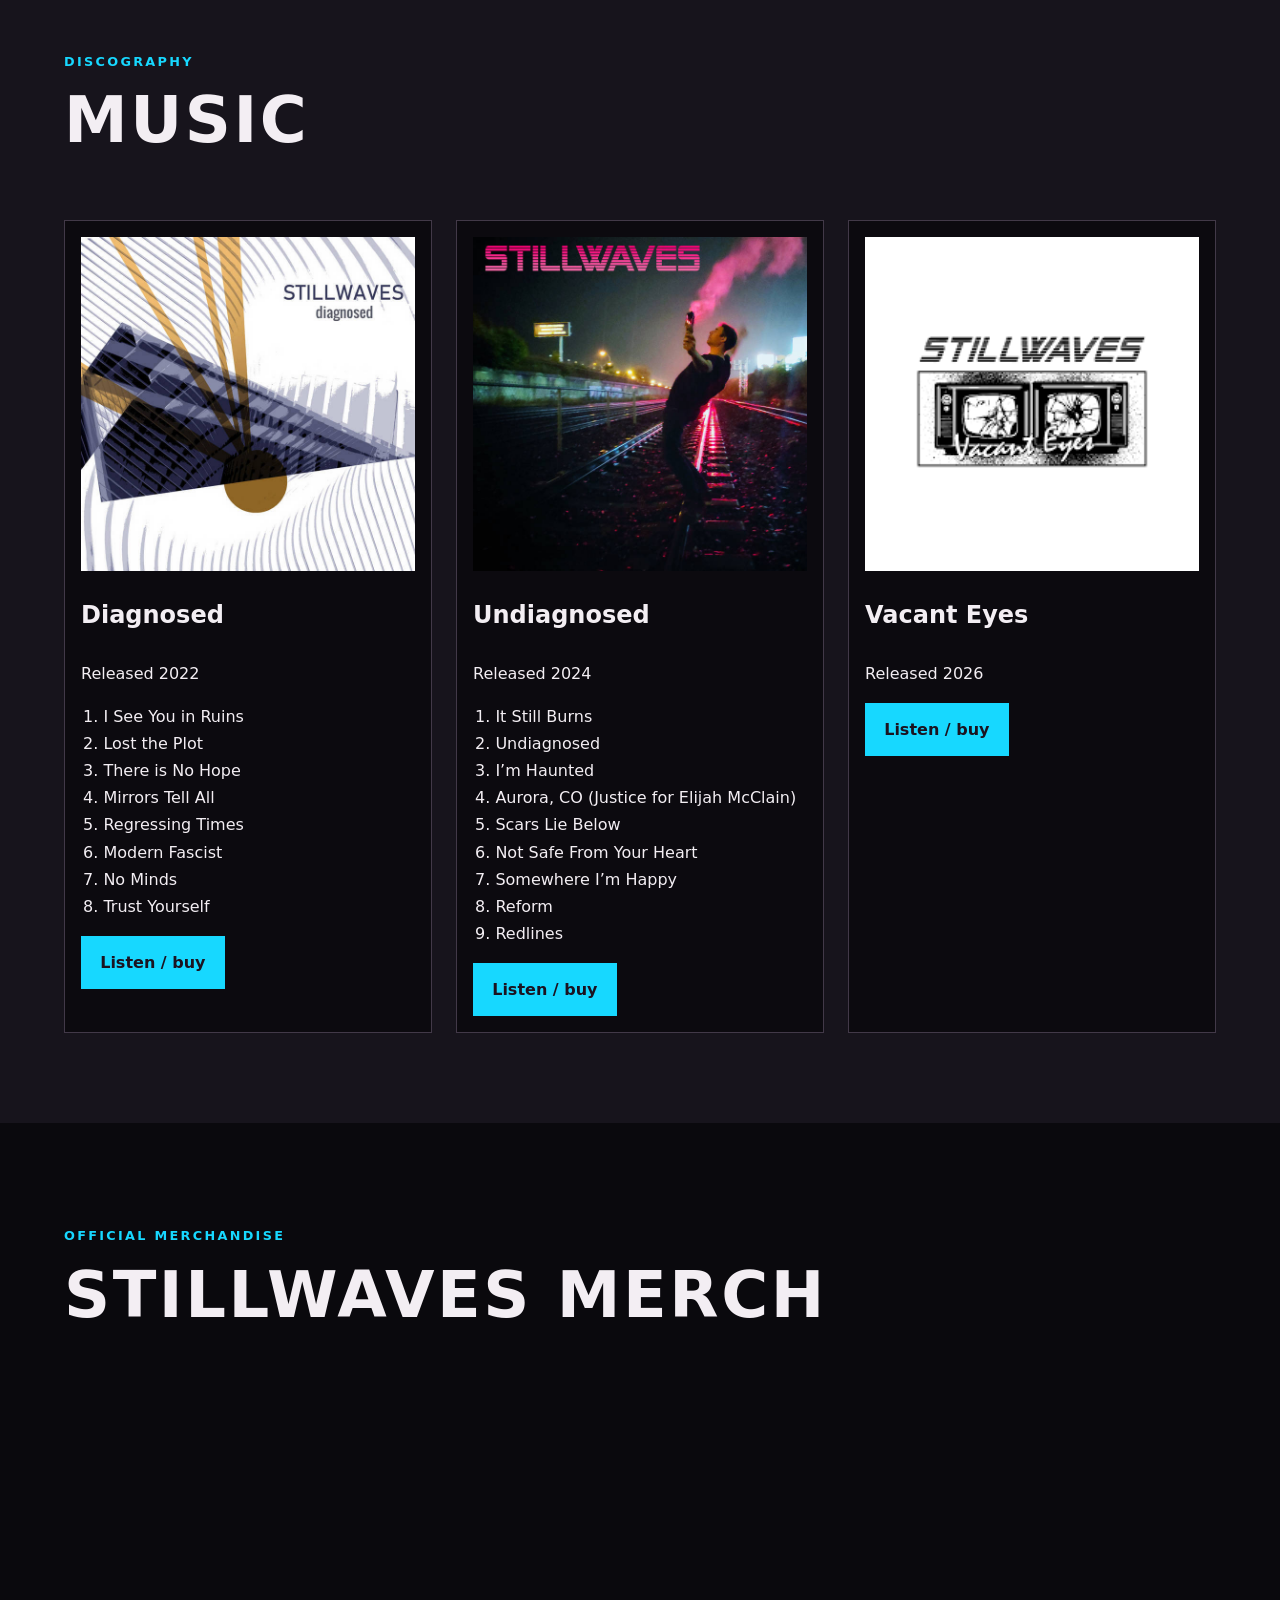
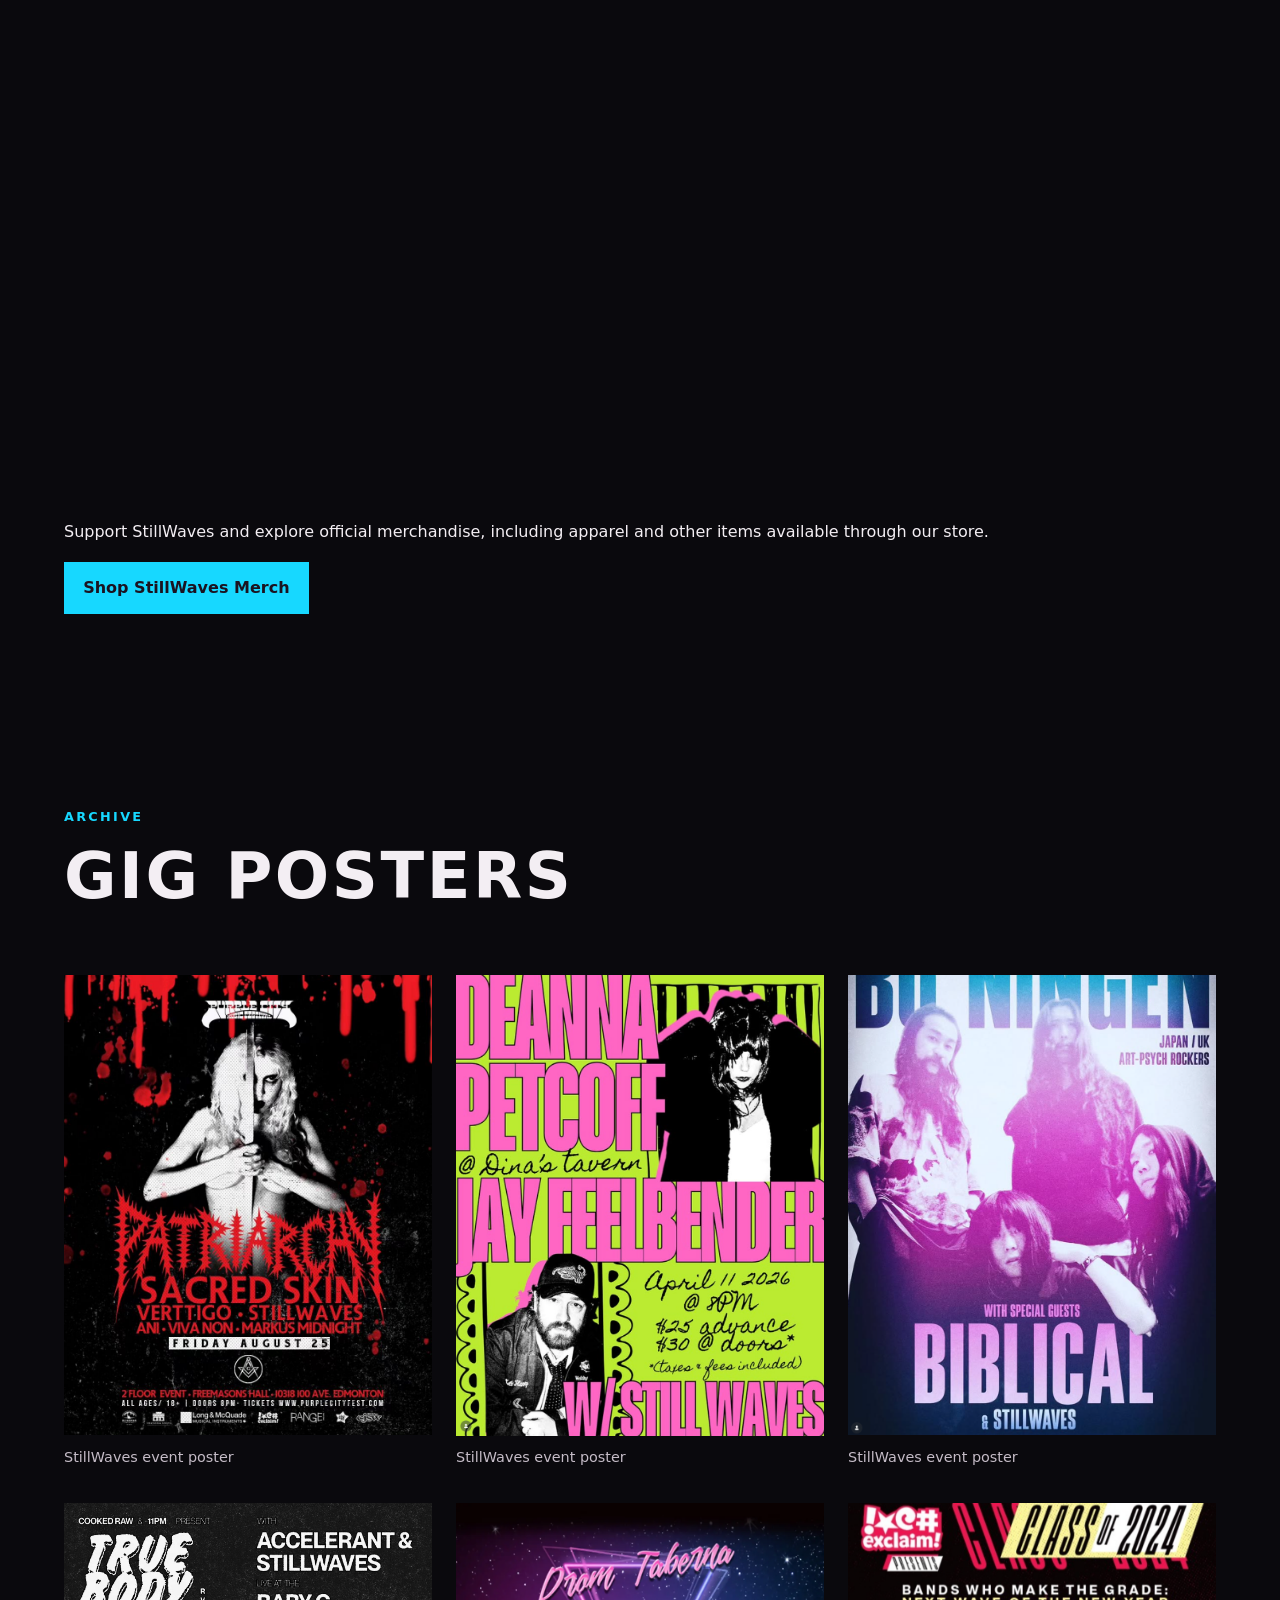
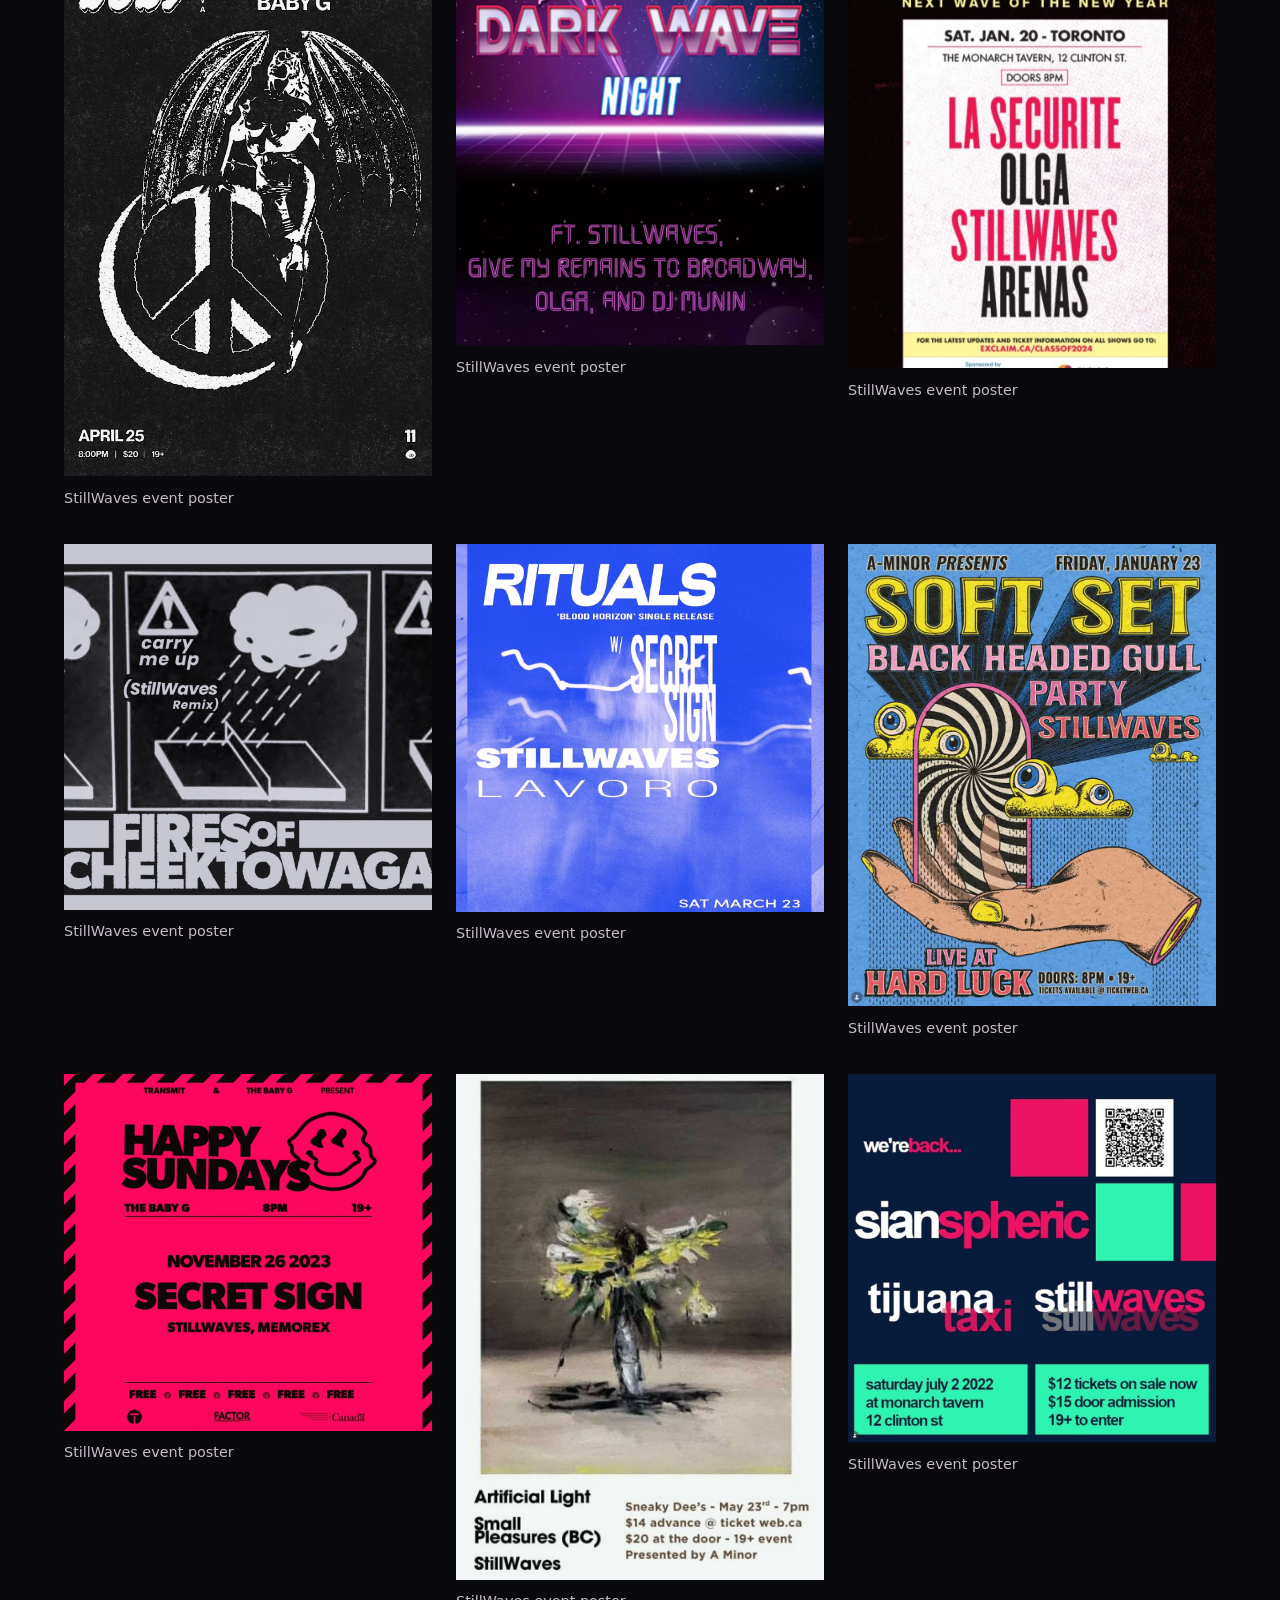
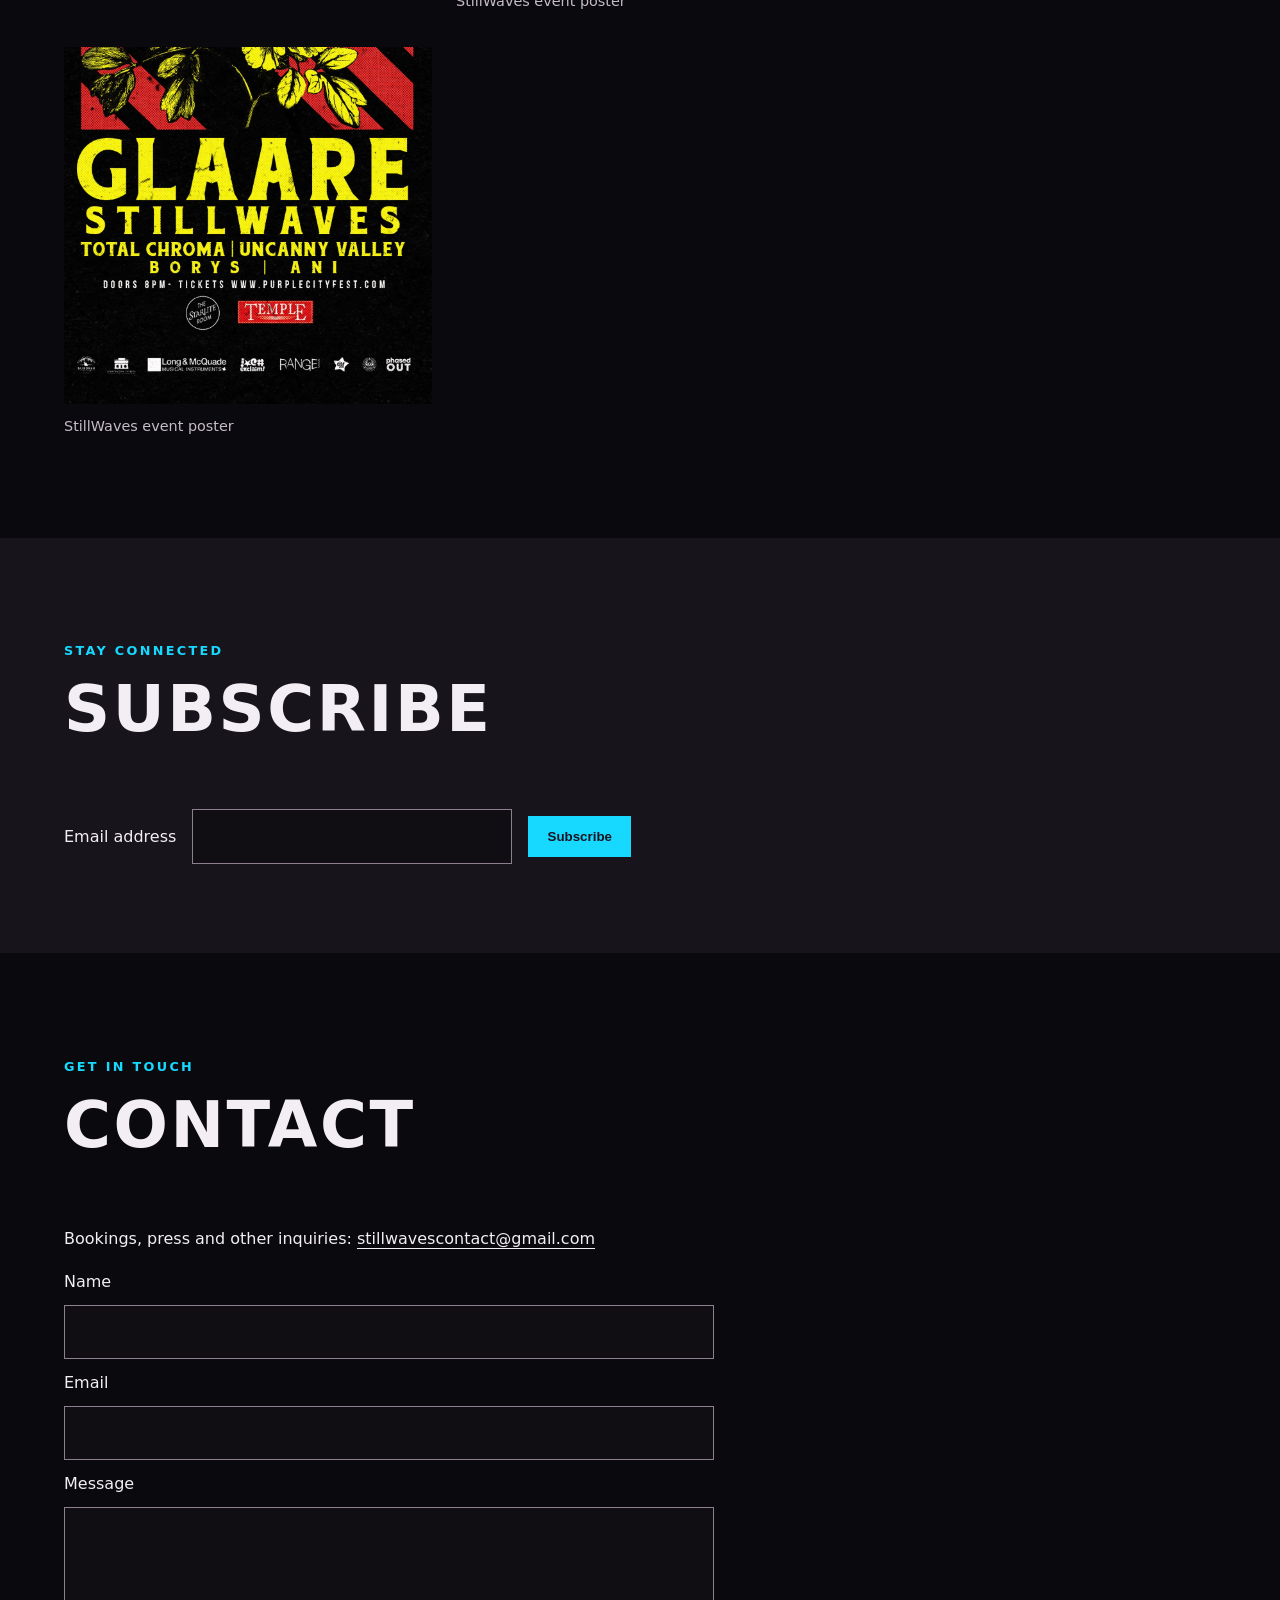
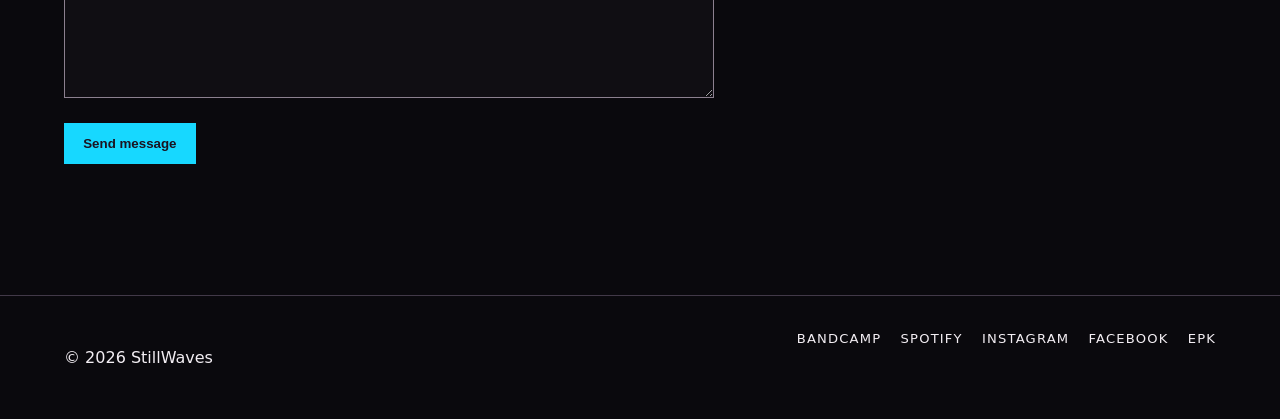
==== commit 3ca01c2a: "Update index.html ADDED MERCH SECTION" ====
--- a/index.html
+++ b/index.html
@@ -1,5 +1,5 @@
 <!doctype html><html lang="en"><head><meta charset="utf-8"><meta name="viewport" content="width=device-width, initial-scale=1"><meta name="description" content="StillWaves: Toronto post-punk, darkwave and industrial music"><meta name="theme-color" content="#0a090d"><title>StillWaves | Toronto darkwave and post-punk</title><link rel="icon" href="/img/favicon.ico"><link rel="stylesheet" href="/css/site.css"><script src="/js/site.js" defer></script></head><body>
-<a class="skip" href="#main">Skip to main content</a><header class="header"><a class="logo" href="#home"><img src="/img/logo.png" alt="StillWaves home"></a><button class="menu" aria-expanded="false" aria-controls="navigation" type="button">Menu</button><nav id="navigation" aria-label="Primary"><a href="#about">About</a><a href="#videos">Videos</a><a href="#live">Live</a><a href="#music">Music</a><a href="#posters">Posters</a><a href="#contact">Contact</a></nav></header>
+<a class="skip" href="#main">Skip to main content</a><header class="header"><a class="logo" href="#home"><img src="/img/logo.png" alt="StillWaves home"></a><button class="menu" aria-expanded="false" aria-controls="navigation" type="button">Menu</button><nav id="navigation" aria-label="Primary"><a href="#about">About</a><a href="#videos">Videos</a><a href="#live">Live</a><a href="#music">Music</a><a href="#merch">Merch</a><a href="#posters">Posters</a><a href="#contact">Contact</a></nav></header>
 <main id="main"><section class="hero" id="home" aria-labelledby="hero-title"><div><p class="kicker" id="tagline">Toronto post-punk · darkwave · industrial</p><h1 id="hero-title">STILLWAVES</h1><p id="announcement">Vacant Eyes — out now</p><a class="cta" href="#music">Listen to the music</a></div></section>
 <section id="about" class="section split" aria-labelledby="about-title"><img class="portrait" src="/img/Daniel-Carlyle-StillWaves-FrontPerson.png" alt="Daniel Carlyle performing with StillWaves" loading="lazy"><div><p class="kicker">The story</p><h2 id="about-title">About StillWaves</h2><div id="about-copy"></div></div></section>
 <section id="videos" class="section shade" aria-labelledby="videos-title"><p class="kicker">Watch</p><h2 id="videos-title">Videos</h2><div id="video-list" class="grid two"></div></section>
@@ -40,6 +40,36 @@
   </p>
 </section>
 <section id="music" class="section shade" aria-labelledby="music-title"><p class="kicker">Discography</p><h2 id="music-title">Music</h2><div id="album-list" class="grid three"></div></section>
+
+<section id="merch" class="section" aria-labelledby="merch-title">
+  <p class="kicker">Official merchandise</p>
+  <h2 id="merch-title">StillWaves Merch</h2>
+
+  <iframe
+  src="https://merchlinks.fanbace.com/stores/288f9bd4-032b-4d1d-827c-44d3a36500e7"
+  title="StillWaves merchandise store"
+  loading="lazy"
+  style="width:100%;min-height:700px;border:0;"
+></iframe>
+
+  <div class="merch-content">
+    <p>
+      Support StillWaves and explore official merchandise,
+      including apparel and other items available through our store.
+    </p>
+
+    <a
+      class="cta"
+      href="https://merchlinks.fanbace.com/stores/288f9bd4-032b-4d1d-827c-44d3a36500e7"
+      target="_blank"
+      rel="noopener noreferrer"
+    >
+      Shop StillWaves Merch
+    </a>
+  </div>
+</section>
+
+  
 <section id="posters" class="section" aria-labelledby="posters-title"><p class="kicker">Archive</p><h2 id="posters-title">Gig posters</h2><div id="poster-list" class="grid three posters"></div></section>
 <section id="newsletter" class="section shade" aria-labelledby="newsletter-title"><p class="kicker">Stay connected</p><h2 id="newsletter-title">Subscribe</h2><form id="newsletter-form" method="post" target="_blank" class="inline-form"><label for="subscribe-email">Email address</label><input type="email" id="subscribe-email" name="EMAIL" autocomplete="email" required><div class="hidden-field" aria-hidden="true"><label for="subscribe-bot">Leave empty</label><input id="subscribe-bot" name="b_ce3d72c843c669c19339f4085_3097088881" tabindex="-1"></div><button type="submit">Subscribe</button></form></section>
 <section id="contact" class="section" aria-labelledby="contact-title"><p class="kicker">Get in touch</p><h2 id="contact-title">Contact</h2><p>Bookings, press and other inquiries: <a id="contact-email" href="mailto:stillwavescontact@gmail.com">stillwavescontact@gmail.com</a></p><form
@@ -67,4 +97,12 @@
        target="_blank" rel="noopener noreferrer">Facebook</a>
     <a href="/epk.html">EPK</a>
   </nav>
-</footer></body></html>
+</footer>
+
+  <script
+  src="https://widget-app.songkick.com/injector/10204699"
+  defer>
+</script>
+
+
+</body></html>
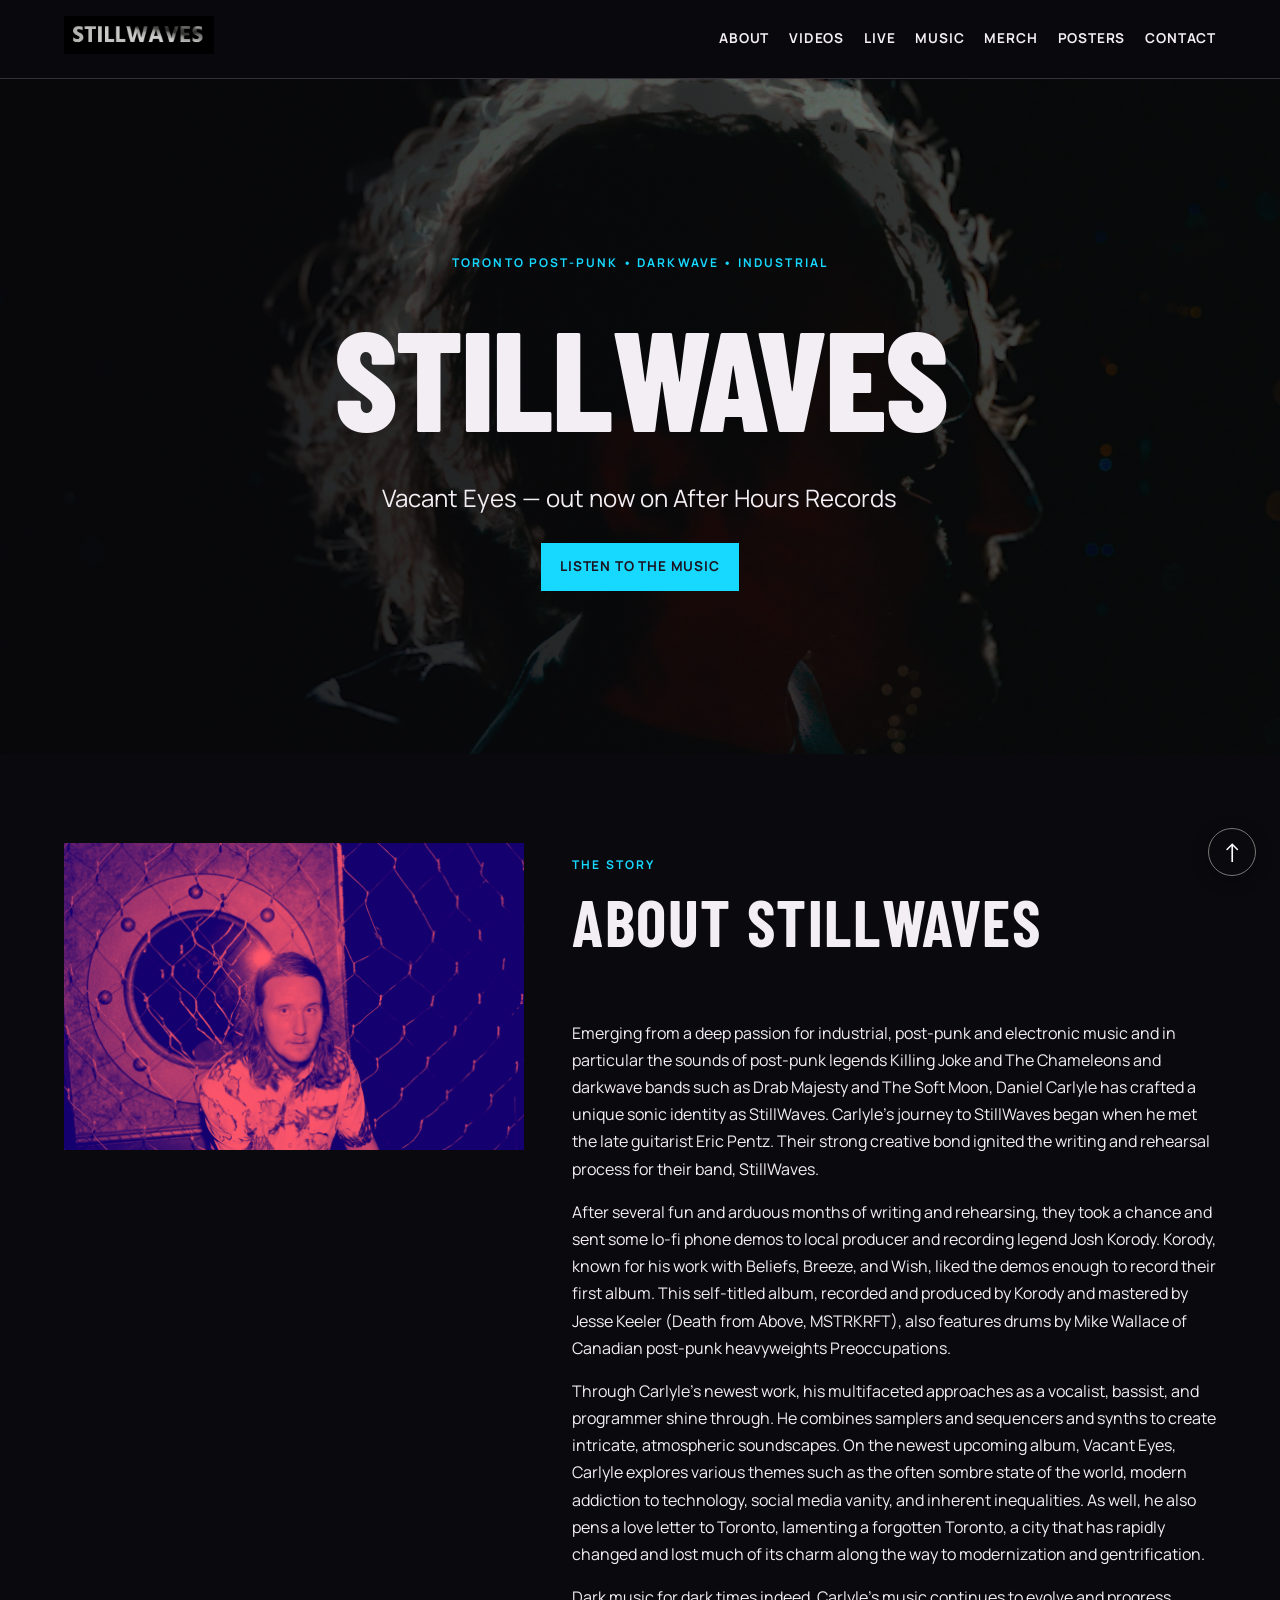
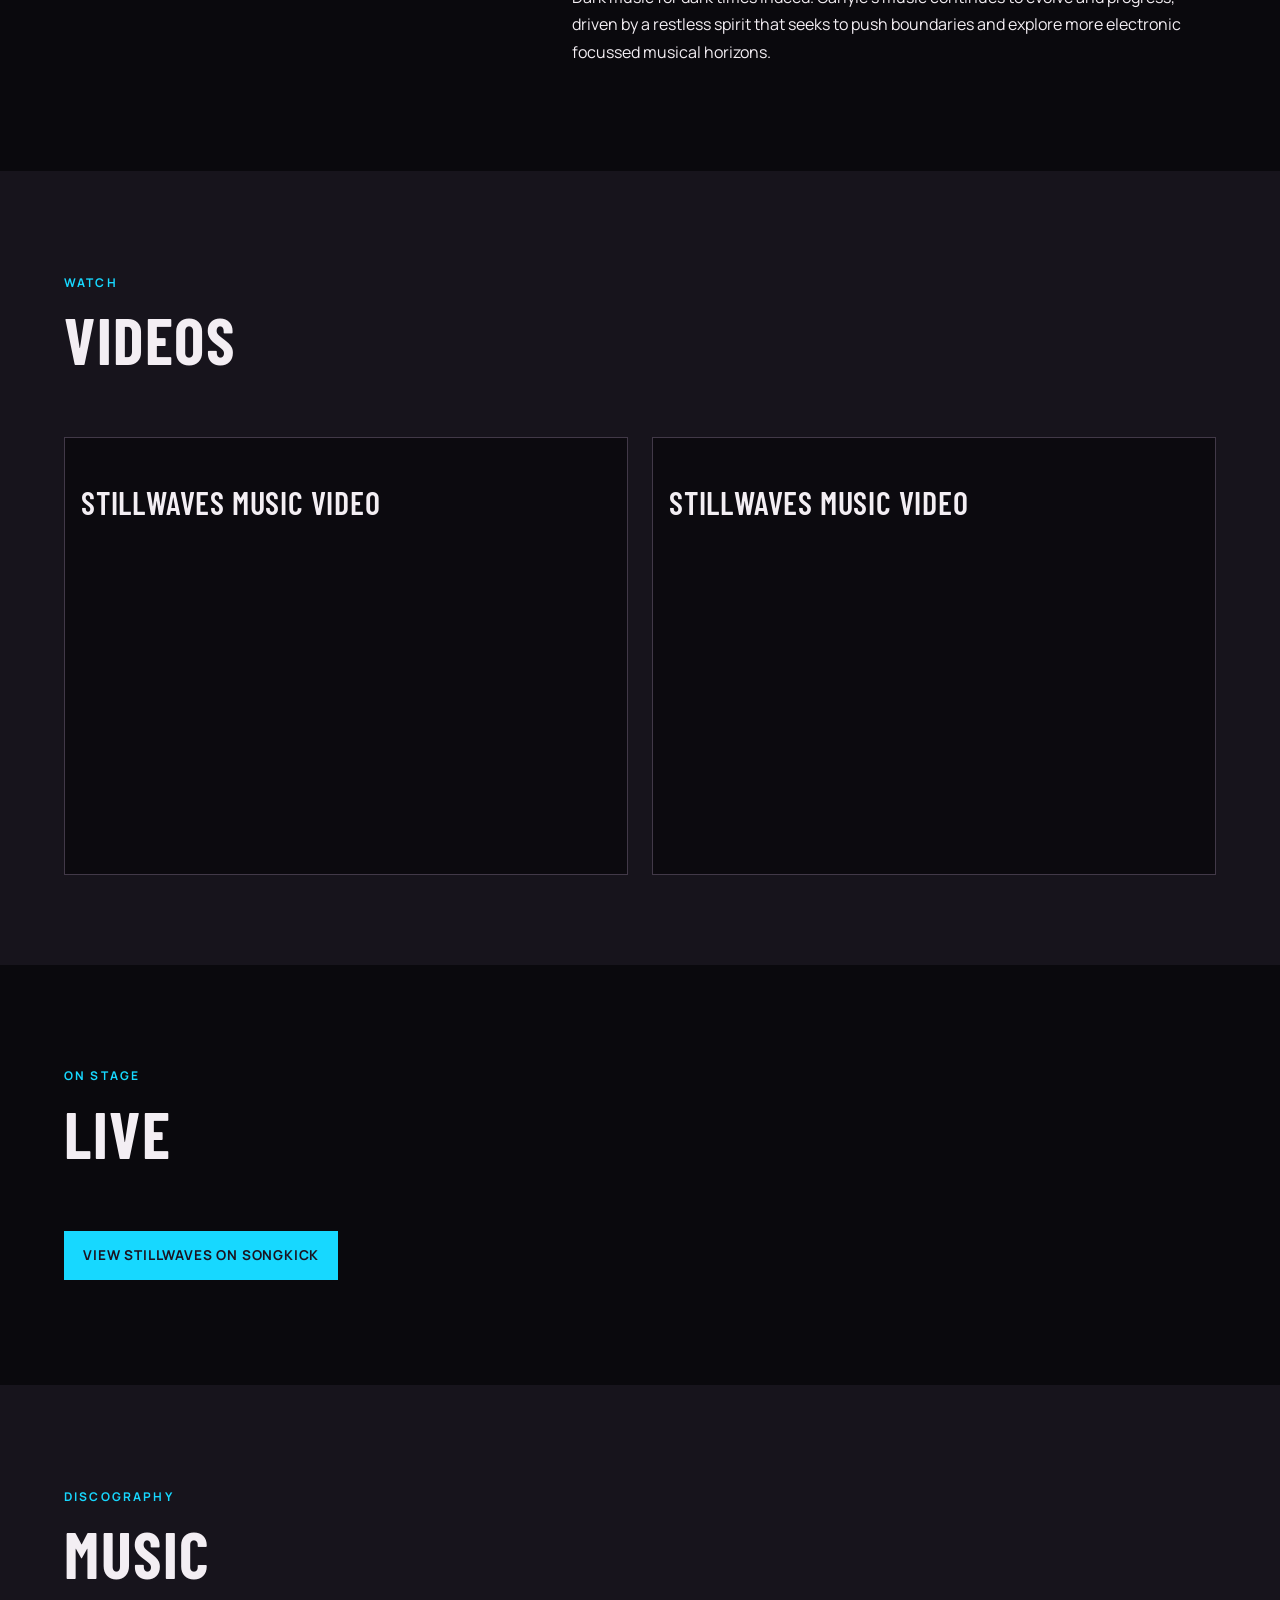
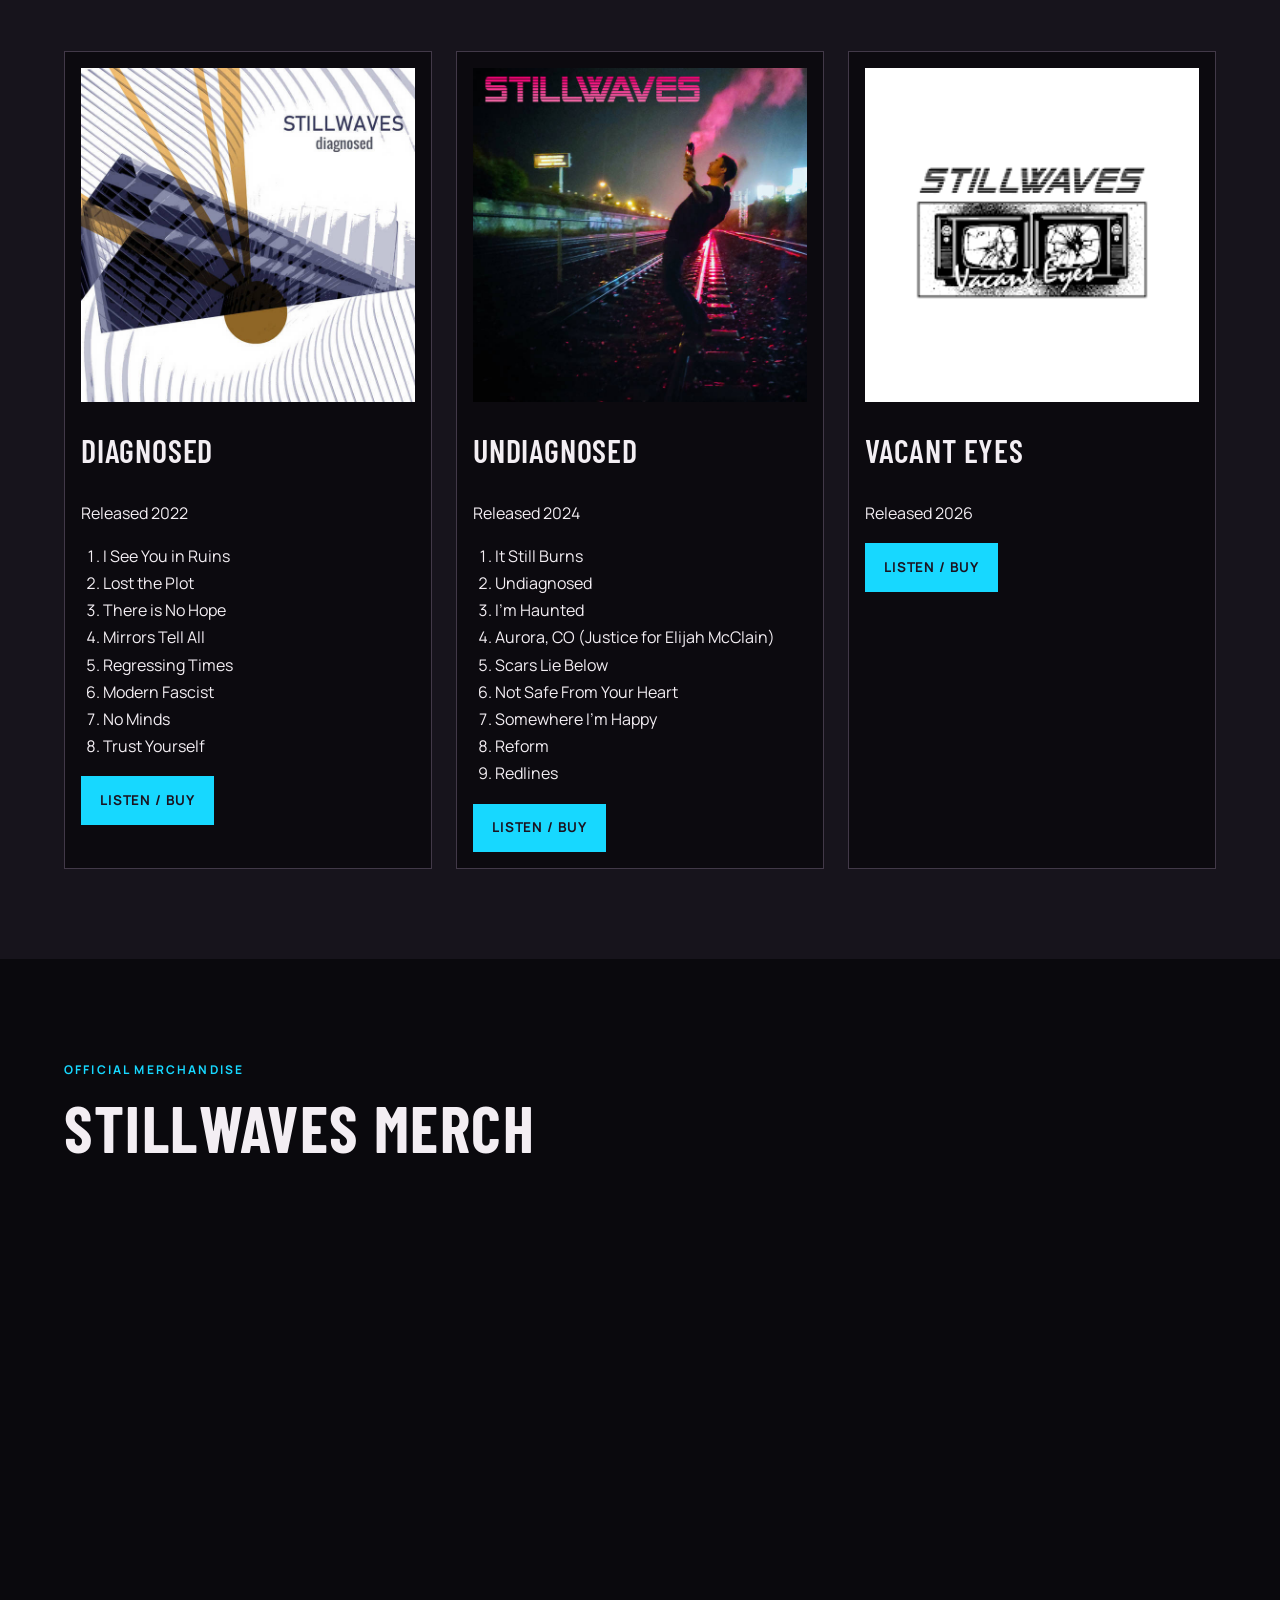
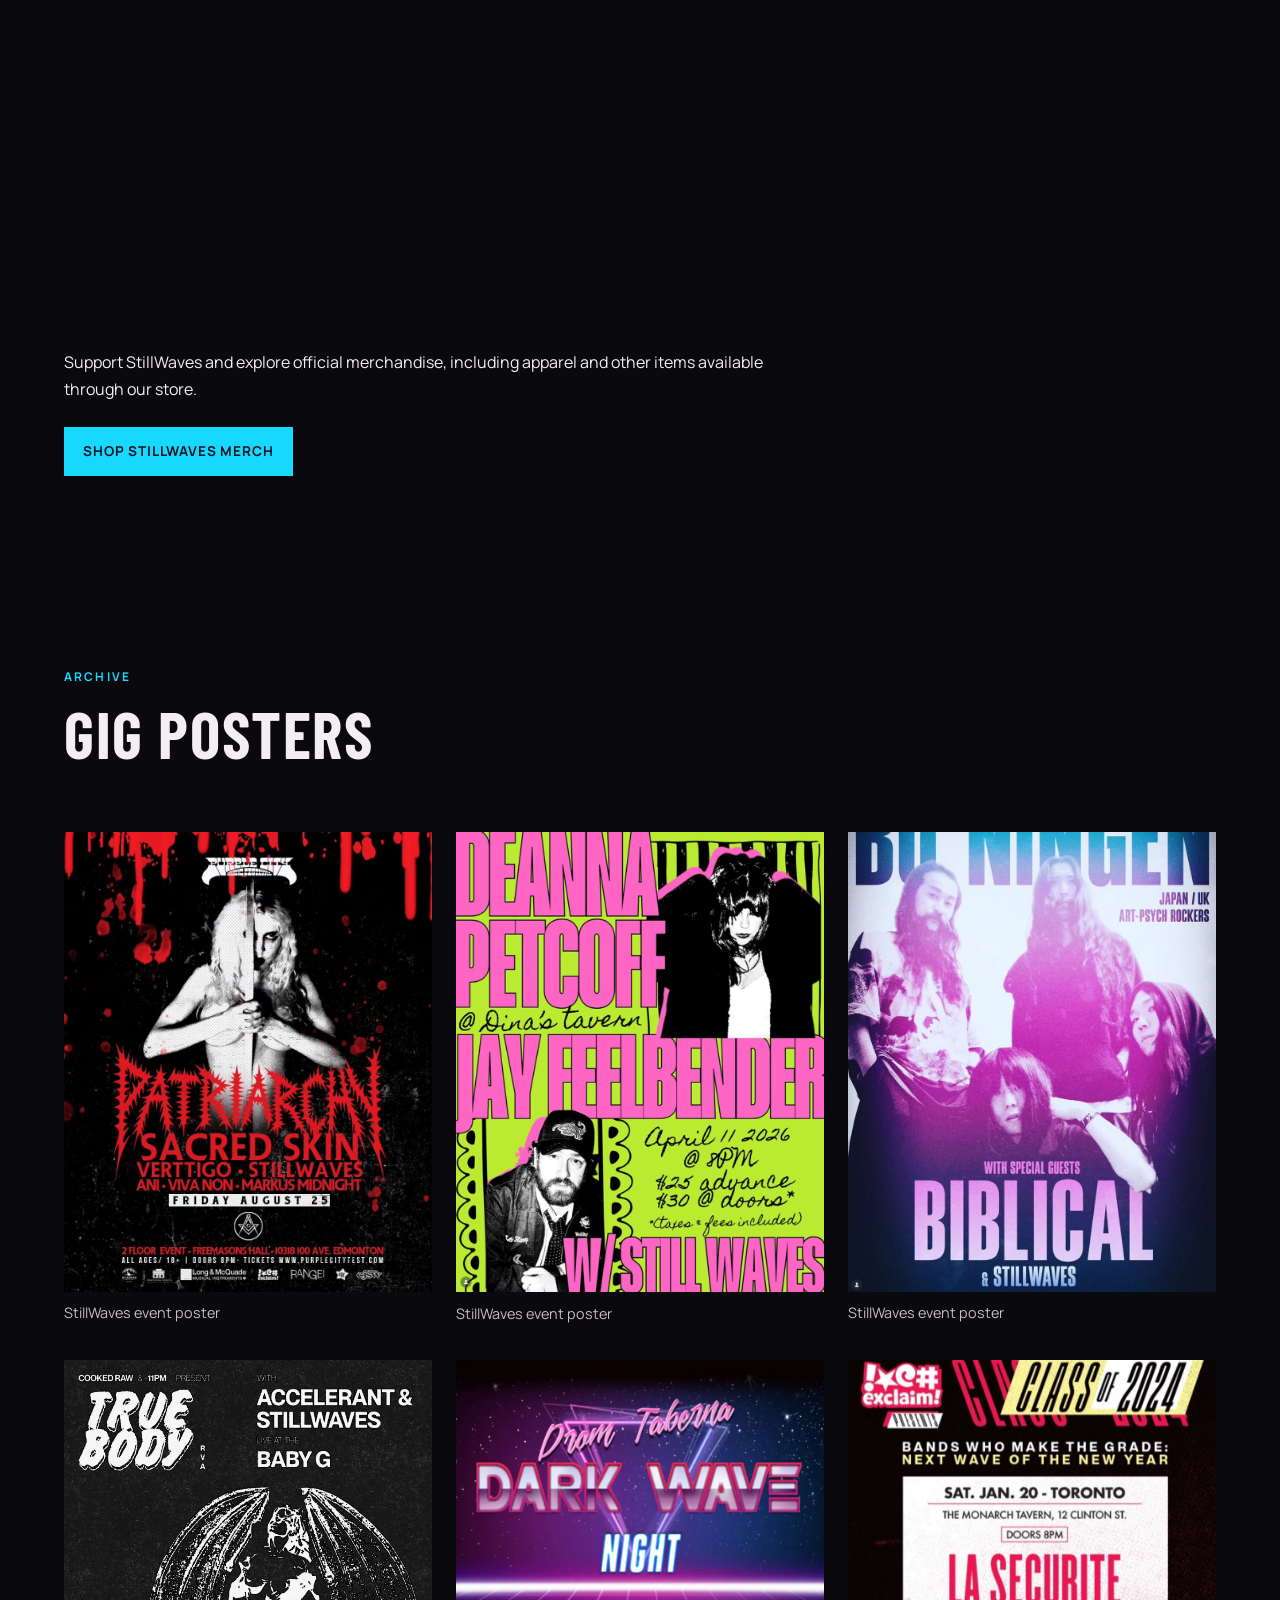
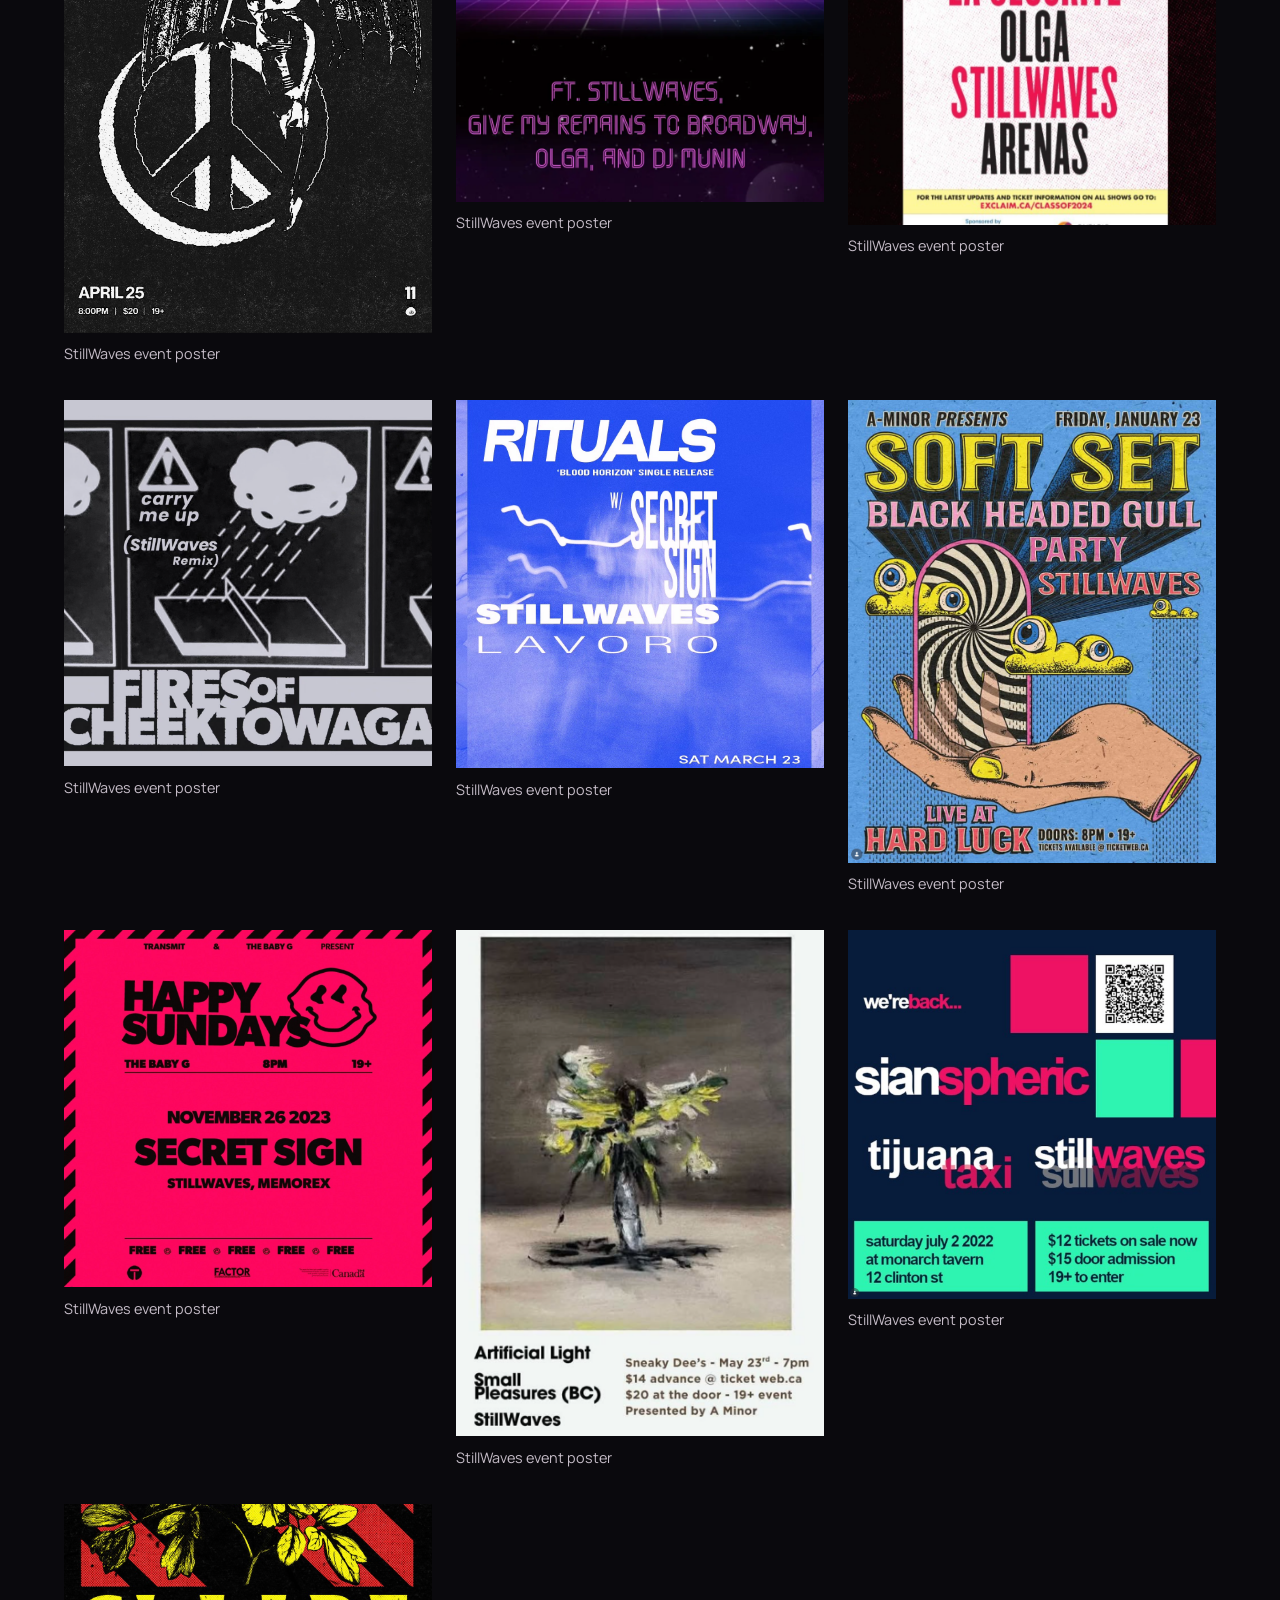
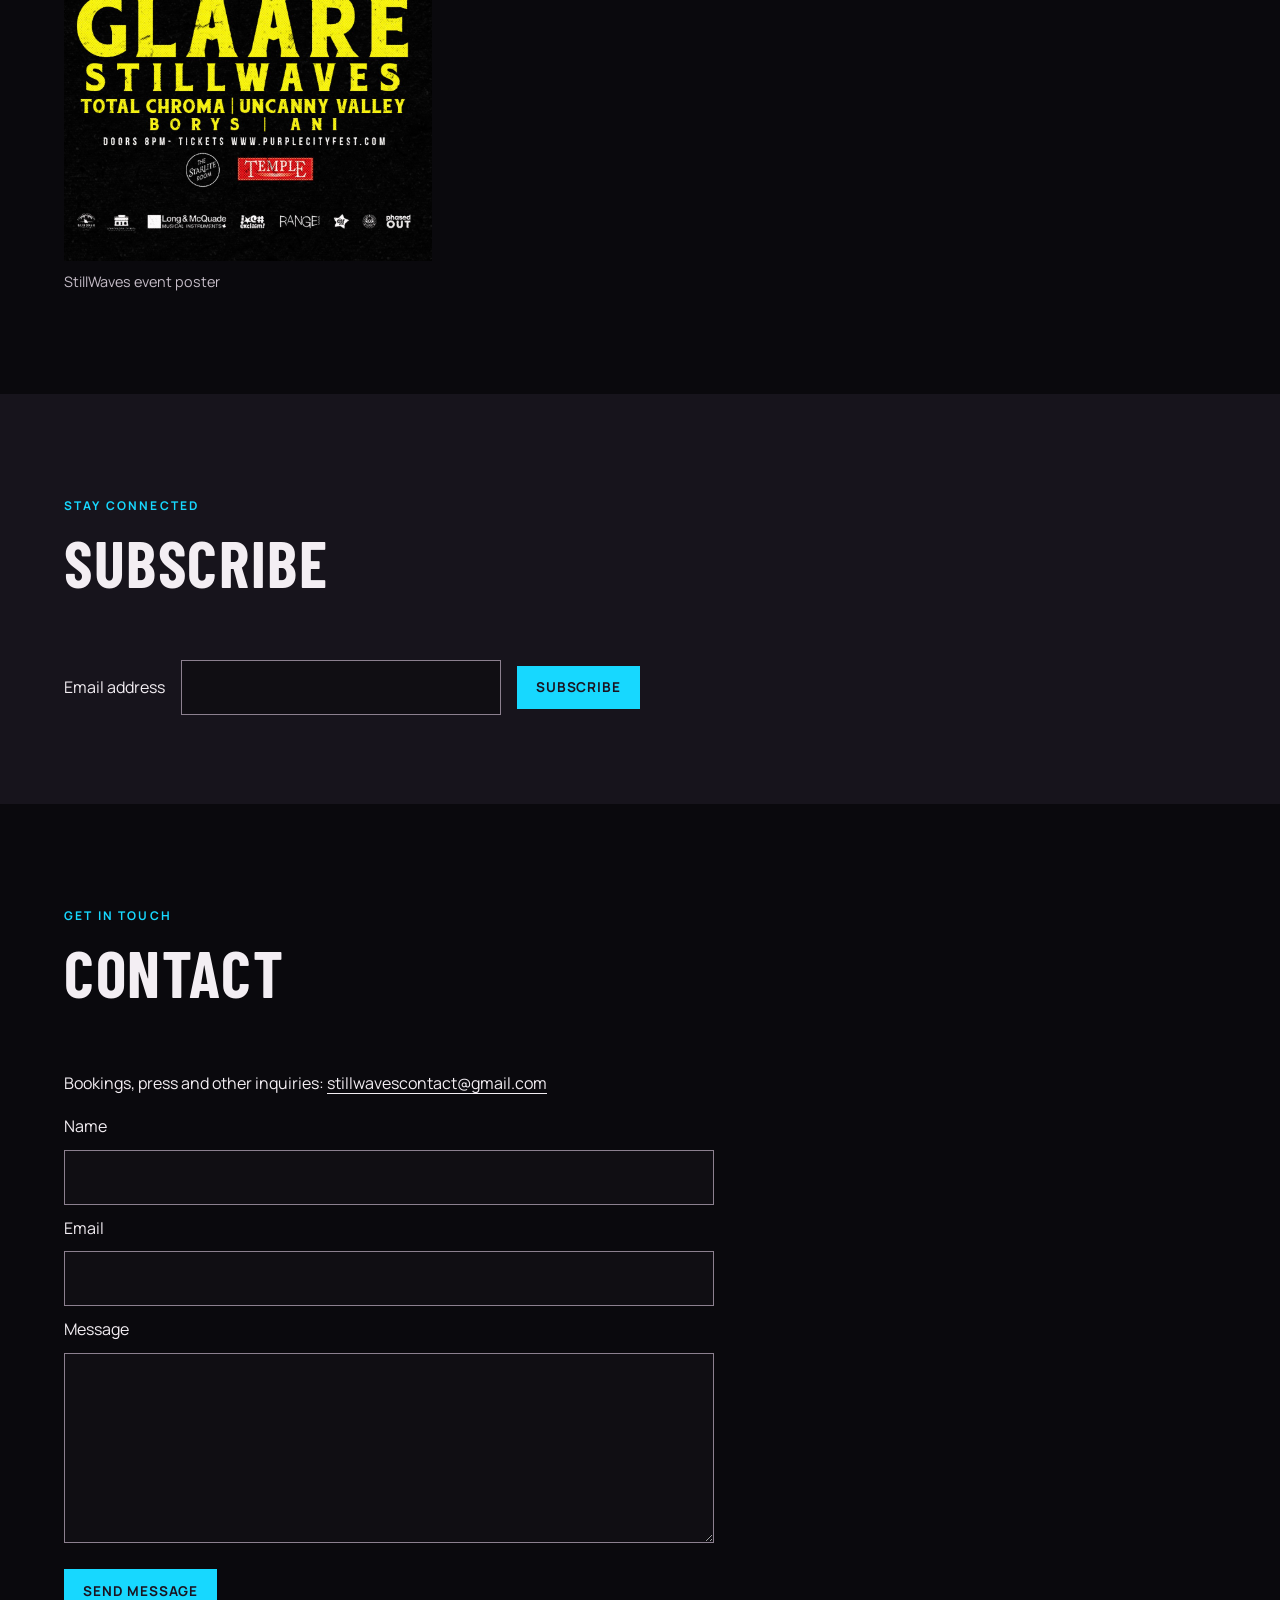
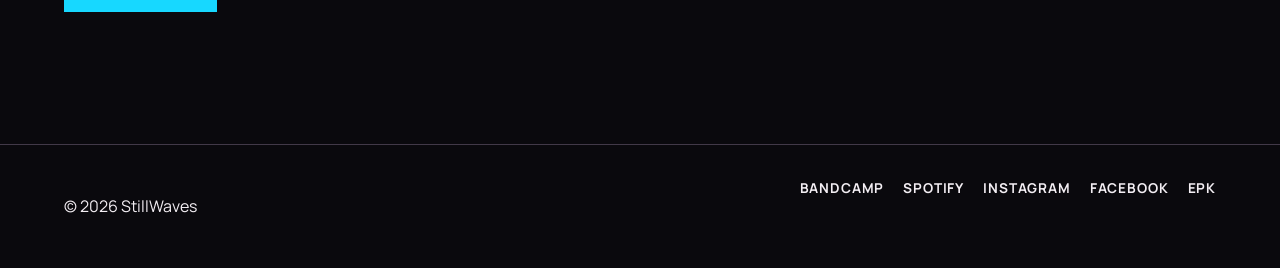
==== commit 03fb2c8a: "Update index.html Added GA fonts" ====
--- a/index.html
+++ b/index.html
@@ -1,4 +1,16 @@
-<!doctype html><html lang="en"><head><meta charset="utf-8"><meta name="viewport" content="width=device-width, initial-scale=1"><meta name="description" content="StillWaves: Toronto post-punk, darkwave and industrial music"><meta name="theme-color" content="#0a090d"><title>StillWaves | Toronto darkwave and post-punk</title><link rel="icon" href="/img/favicon.ico"><link rel="stylesheet" href="/css/site.css"><script src="/js/site.js" defer></script></head><body>
+<!doctype html><html lang="en"><head><meta charset="utf-8"><meta name="viewport" content="width=device-width, initial-scale=1"><meta name="description" content="StillWaves: Toronto post-punk, darkwave and industrial music"><meta name="theme-color" content="#0a090d"><title>StillWaves | Toronto darkwave and post-punk</title><link rel="icon" href="/img/favicon.ico">
+
+<link rel="preconnect" href="https://fonts.googleapis.com">
+<link rel="preconnect" href="https://fonts.gstatic.com" crossorigin>
+
+<link
+  href="https://fonts.googleapis.com/css2?family=Barlow+Condensed:wght@400;500;600;700;800;900&family=Manrope:wght@400;500;600;700&display=swap"
+  rel="stylesheet"
+>
+
+<link rel="stylesheet" href="/css/site.css">
+  
+  <link rel="stylesheet" href="/css/site.css"><script src="/js/site.js" defer></script></head><body>
 <a class="skip" href="#main">Skip to main content</a><header class="header"><a class="logo" href="#home"><img src="/img/logo.png" alt="StillWaves home"></a><button class="menu" aria-expanded="false" aria-controls="navigation" type="button">Menu</button><nav id="navigation" aria-label="Primary"><a href="#about">About</a><a href="#videos">Videos</a><a href="#live">Live</a><a href="#music">Music</a><a href="#merch">Merch</a><a href="#posters">Posters</a><a href="#contact">Contact</a></nav></header>
 <main id="main"><section class="hero" id="home" aria-labelledby="hero-title"><div><p class="kicker" id="tagline">Toronto post-punk · darkwave · industrial</p><h1 id="hero-title">STILLWAVES</h1><p id="announcement">Vacant Eyes — out now</p><a class="cta" href="#music">Listen to the music</a></div></section>
 <section id="about" class="section split" aria-labelledby="about-title"><img class="portrait" src="/img/Daniel-Carlyle-StillWaves-FrontPerson.png" alt="Daniel Carlyle performing with StillWaves" loading="lazy"><div><p class="kicker">The story</p><h2 id="about-title">About StillWaves</h2><div id="about-copy"></div></div></section>
--- a/css/site.css
+++ b/css/site.css
@@ -40,3 +40,99 @@
   outline-offset: 3px;
 }
 
+/* Merchandise section */
+.merch-content {
+  max-width: 700px;
+}
+
+.merch-content p {
+  margin-bottom: 1.5rem;
+  line-height: 1.7;
+}
+
+#merch {
+  scroll-margin-top: 90px;
+}
+
+/* STILLWAVES — Contemporary typography */
+
+:root {
+  --font-display: "Barlow Condensed", "Arial Narrow", sans-serif;
+  --font-body: "Manrope", Arial, sans-serif;
+}
+
+/* Body and paragraphs */
+body {
+  font-family: var(--font-body);
+  font-size: 16px;
+  font-weight: 400;
+  line-height: 1.7;
+  letter-spacing: 0;
+}
+
+/* Large editorial headings */
+h1,
+h2,
+h3,
+.hero h1 {
+  font-family: var(--font-display);
+  font-weight: 700;
+  line-height: 1.05;
+  text-transform: uppercase;
+  letter-spacing: 0.025em;
+}
+
+/* Main hero title */
+.hero h1 {
+  font-size: clamp(4.5rem, 11vw, 10rem);
+  font-weight: 800;
+  letter-spacing: -0.015em;
+}
+
+/* Section headings */
+.section h2 {
+  font-size: clamp(2.75rem, 5vw, 5rem);
+  font-weight: 700;
+}
+
+/* Album and video titles */
+.card h3 {
+  font-size: clamp(1.5rem, 2.5vw, 2rem);
+  font-weight: 600;
+}
+
+/* Small editorial labels */
+.kicker {
+  font-family: var(--font-body);
+  font-size: 0.75rem;
+  font-weight: 700;
+  letter-spacing: 0.18em;
+  text-transform: uppercase;
+}
+
+/* Navigation */
+.header nav a,
+.footer nav a {
+  font-family: var(--font-body);
+  font-size: 0.85rem;
+  font-weight: 700;
+  letter-spacing: 0.06em;
+  text-transform: uppercase;
+}
+
+/* Buttons */
+.cta,
+button {
+  font-family: var(--font-body);
+  font-size: 0.85rem;
+  font-weight: 700;
+  letter-spacing: 0.06em;
+  text-transform: uppercase;
+}
+
+/* Form fields */
+input,
+textarea {
+  font-family: var(--font-body);
+  font-size: 1rem;
+}
--- a/css/site.css
+++ b/css/site.css
@@ -40,3 +40,99 @@
   outline-offset: 3px;
 }
 
+/* Merchandise section */
+.merch-content {
+  max-width: 700px;
+}
+
+.merch-content p {
+  margin-bottom: 1.5rem;
+  line-height: 1.7;
+}
+
+#merch {
+  scroll-margin-top: 90px;
+}
+
+/* STILLWAVES — Contemporary typography */
+
+:root {
+  --font-display: "Barlow Condensed", "Arial Narrow", sans-serif;
+  --font-body: "Manrope", Arial, sans-serif;
+}
+
+/* Body and paragraphs */
+body {
+  font-family: var(--font-body);
+  font-size: 16px;
+  font-weight: 400;
+  line-height: 1.7;
+  letter-spacing: 0;
+}
+
+/* Large editorial headings */
+h1,
+h2,
+h3,
+.hero h1 {
+  font-family: var(--font-display);
+  font-weight: 700;
+  line-height: 1.05;
+  text-transform: uppercase;
+  letter-spacing: 0.025em;
+}
+
+/* Main hero title */
+.hero h1 {
+  font-size: clamp(4.5rem, 11vw, 10rem);
+  font-weight: 800;
+  letter-spacing: -0.015em;
+}
+
+/* Section headings */
+.section h2 {
+  font-size: clamp(2.75rem, 5vw, 5rem);
+  font-weight: 700;
+}
+
+/* Album and video titles */
+.card h3 {
+  font-size: clamp(1.5rem, 2.5vw, 2rem);
+  font-weight: 600;
+}
+
+/* Small editorial labels */
+.kicker {
+  font-family: var(--font-body);
+  font-size: 0.75rem;
+  font-weight: 700;
+  letter-spacing: 0.18em;
+  text-transform: uppercase;
+}
+
+/* Navigation */
+.header nav a,
+.footer nav a {
+  font-family: var(--font-body);
+  font-size: 0.85rem;
+  font-weight: 700;
+  letter-spacing: 0.06em;
+  text-transform: uppercase;
+}
+
+/* Buttons */
+.cta,
+button {
+  font-family: var(--font-body);
+  font-size: 0.85rem;
+  font-weight: 700;
+  letter-spacing: 0.06em;
+  text-transform: uppercase;
+}
+
+/* Form fields */
+input,
+textarea {
+  font-family: var(--font-body);
+  font-size: 1rem;
+}
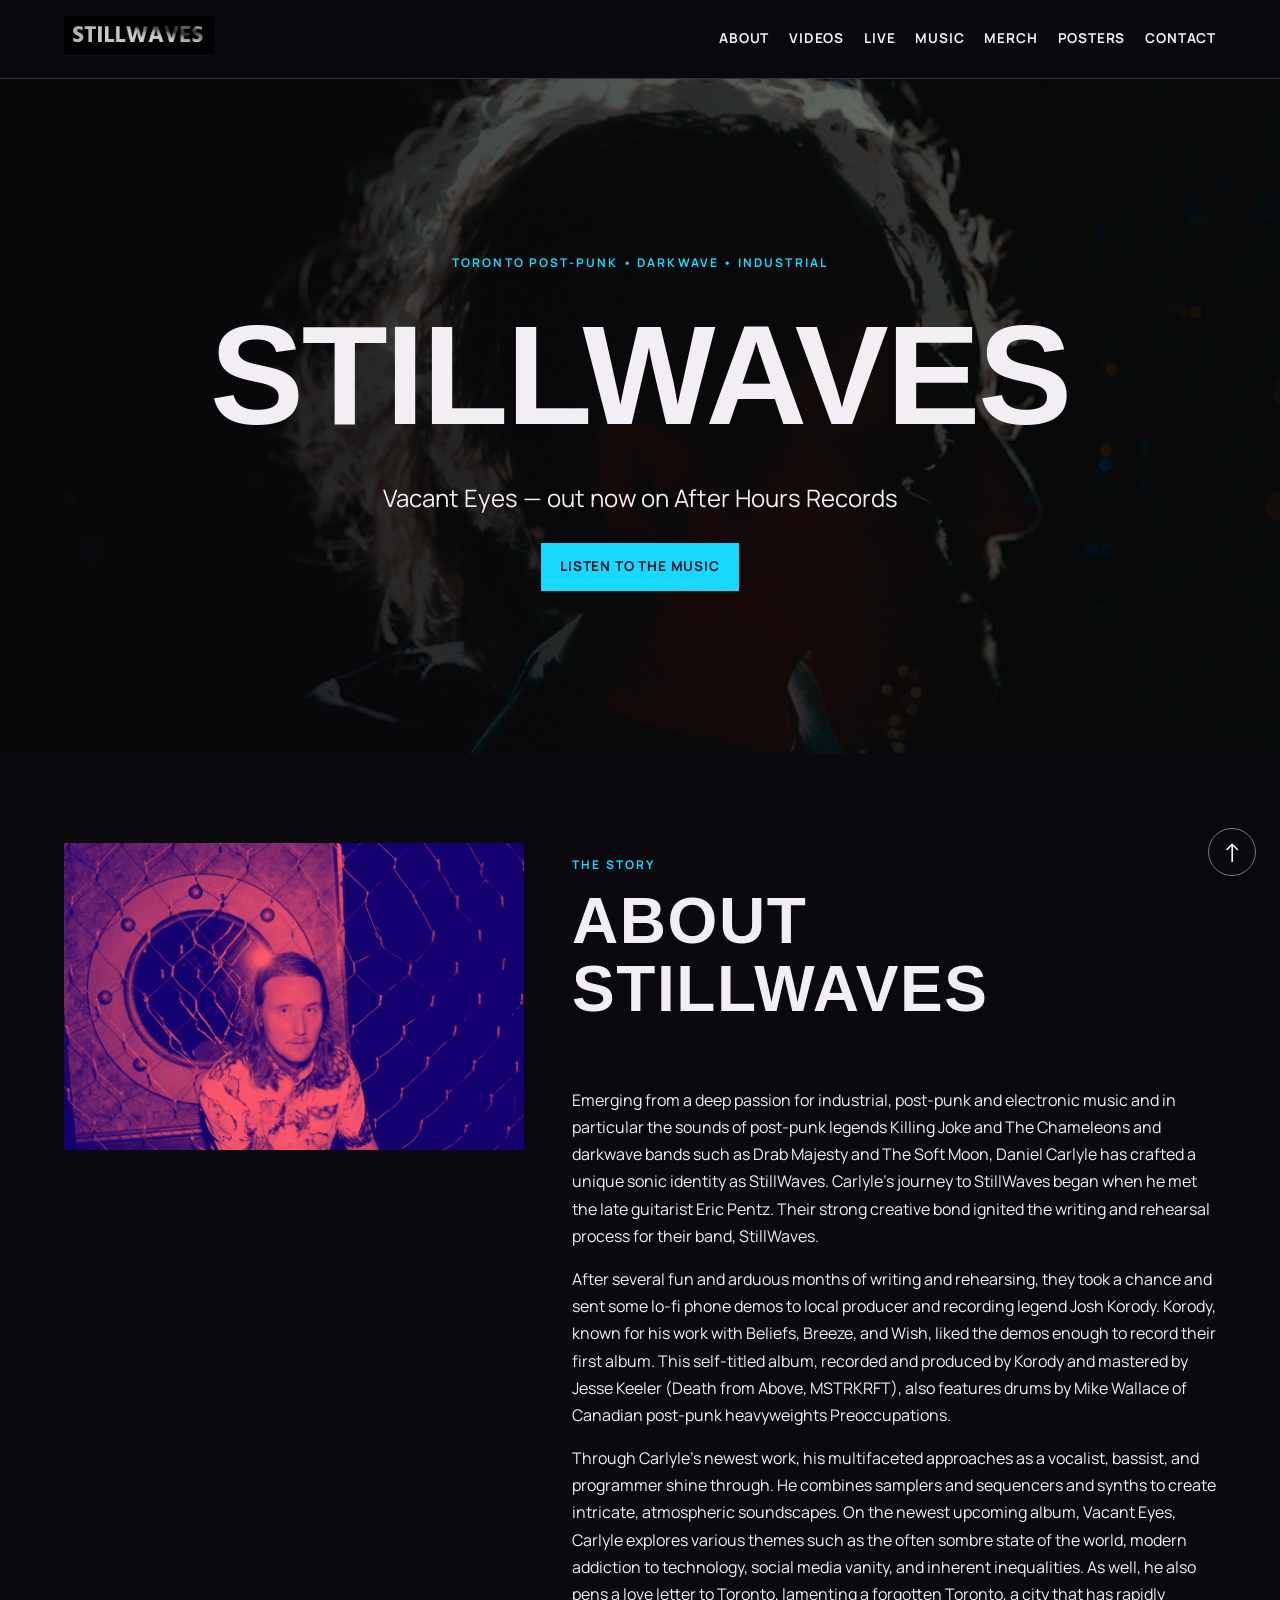
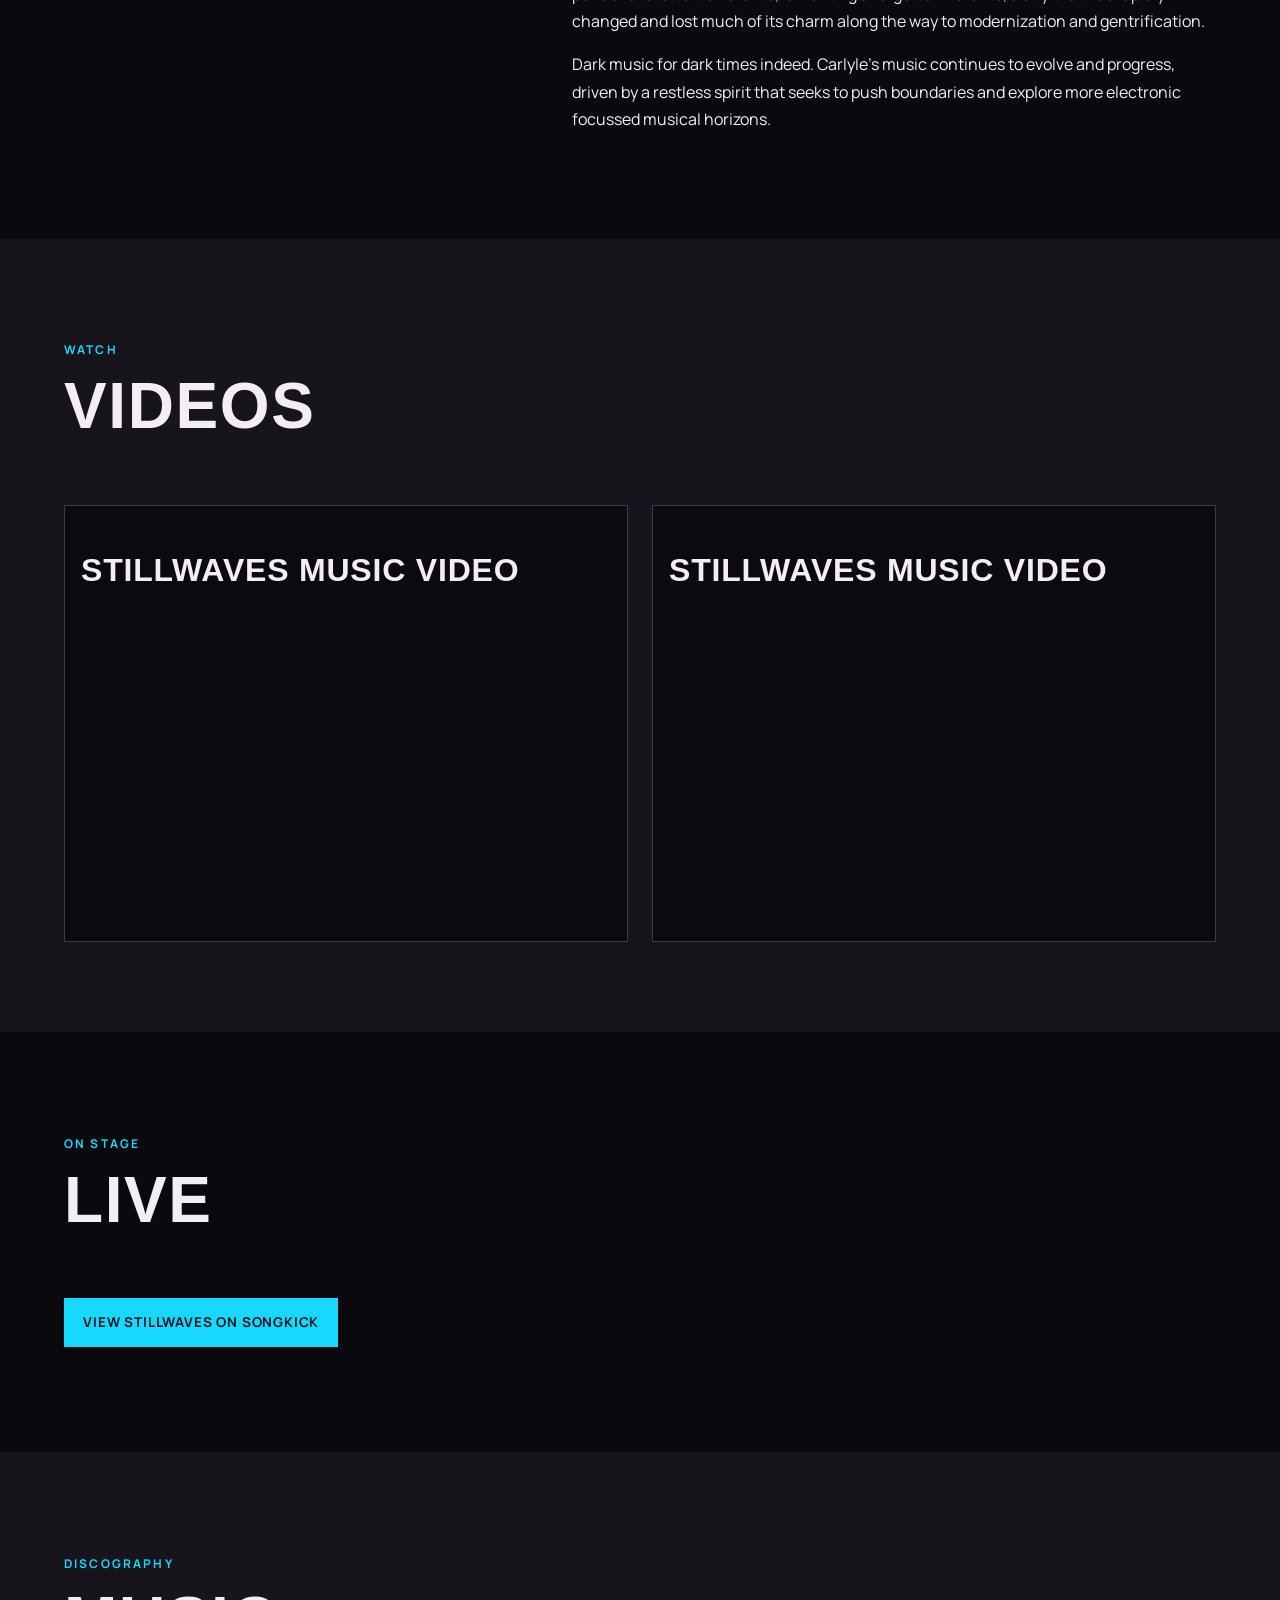
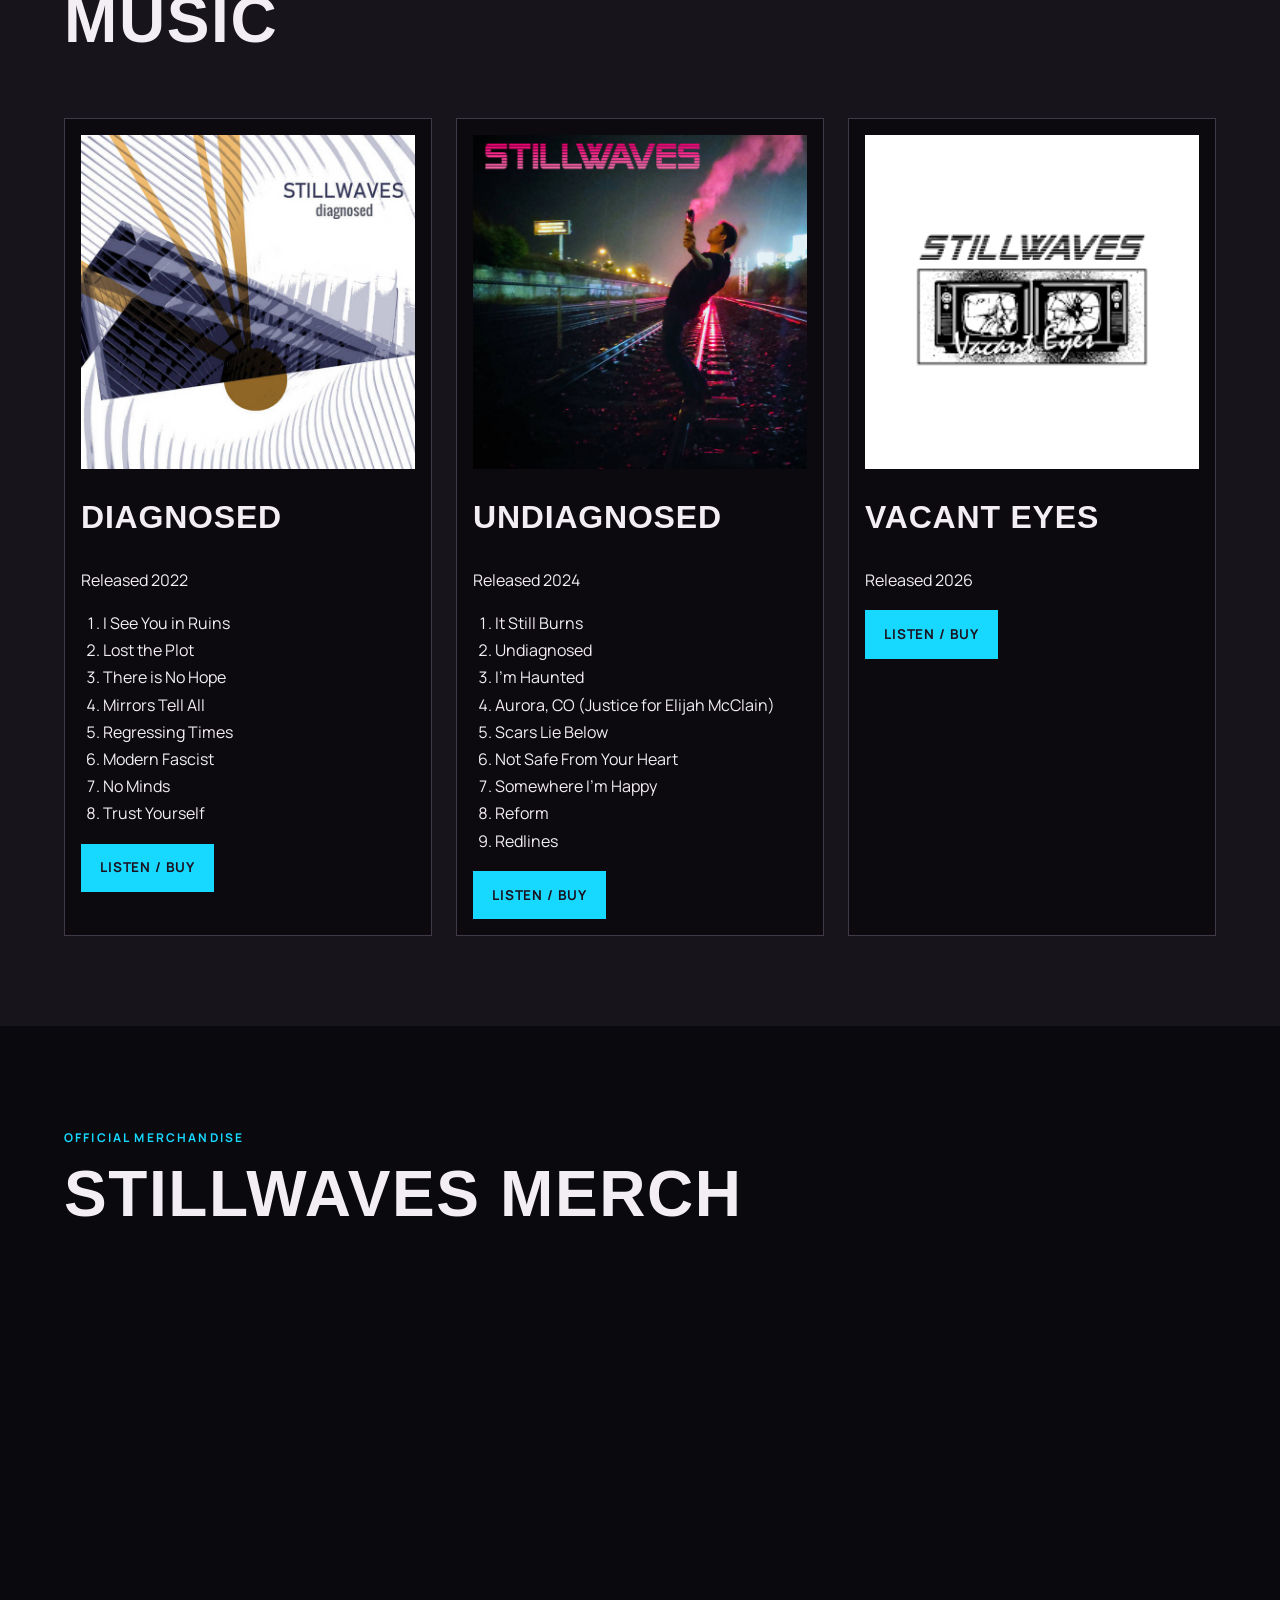
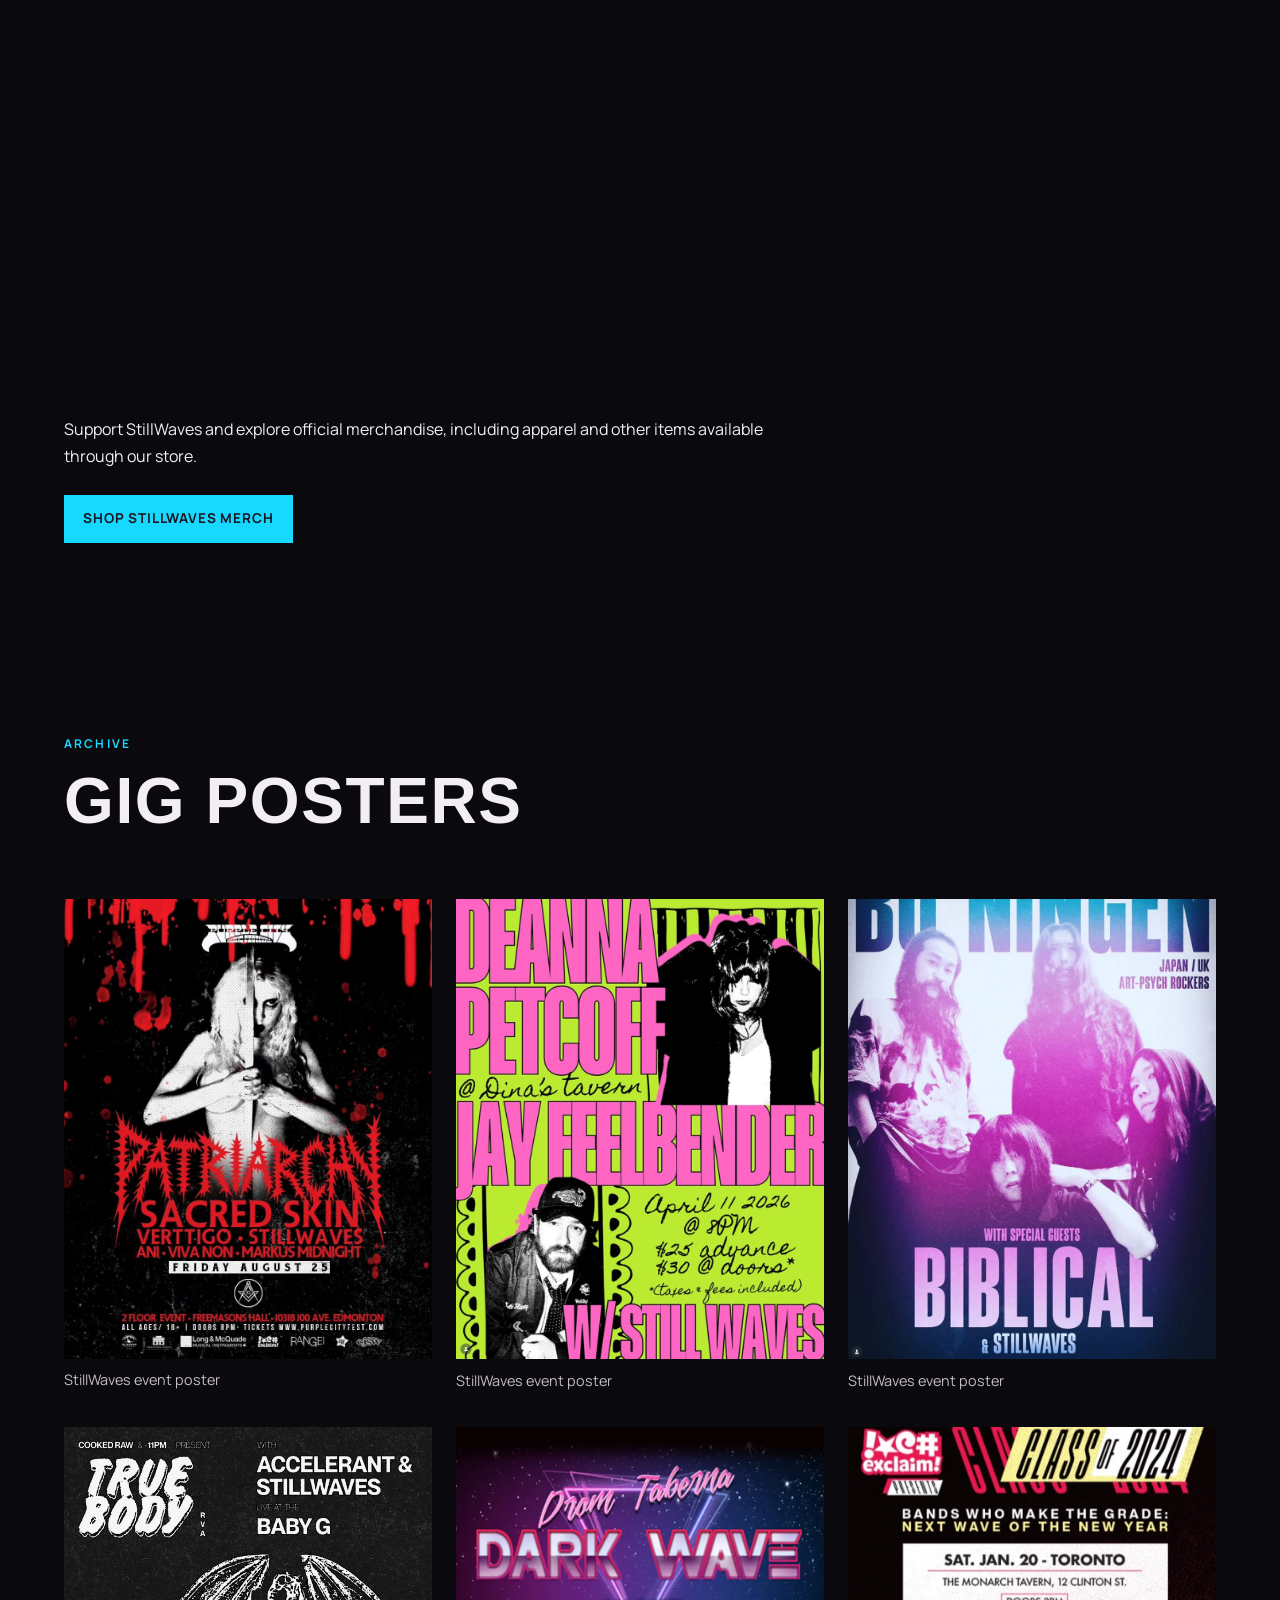
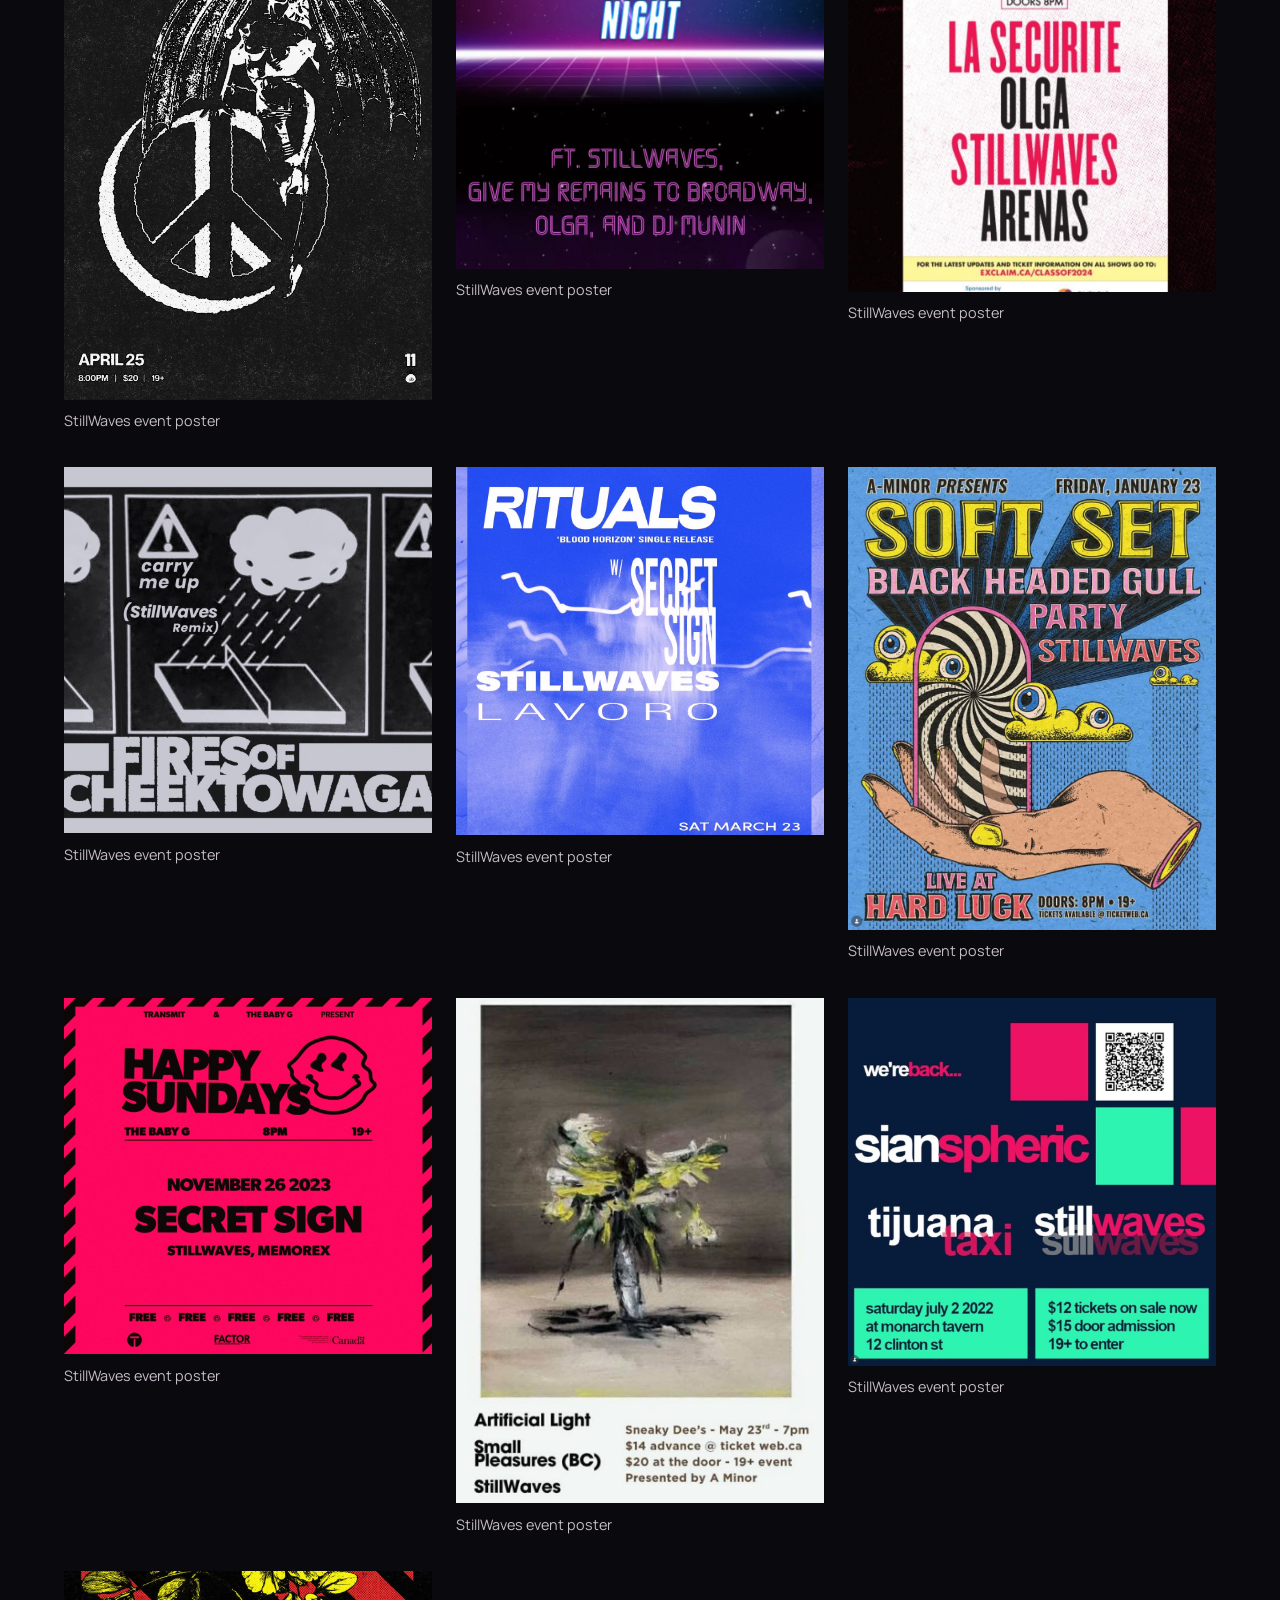
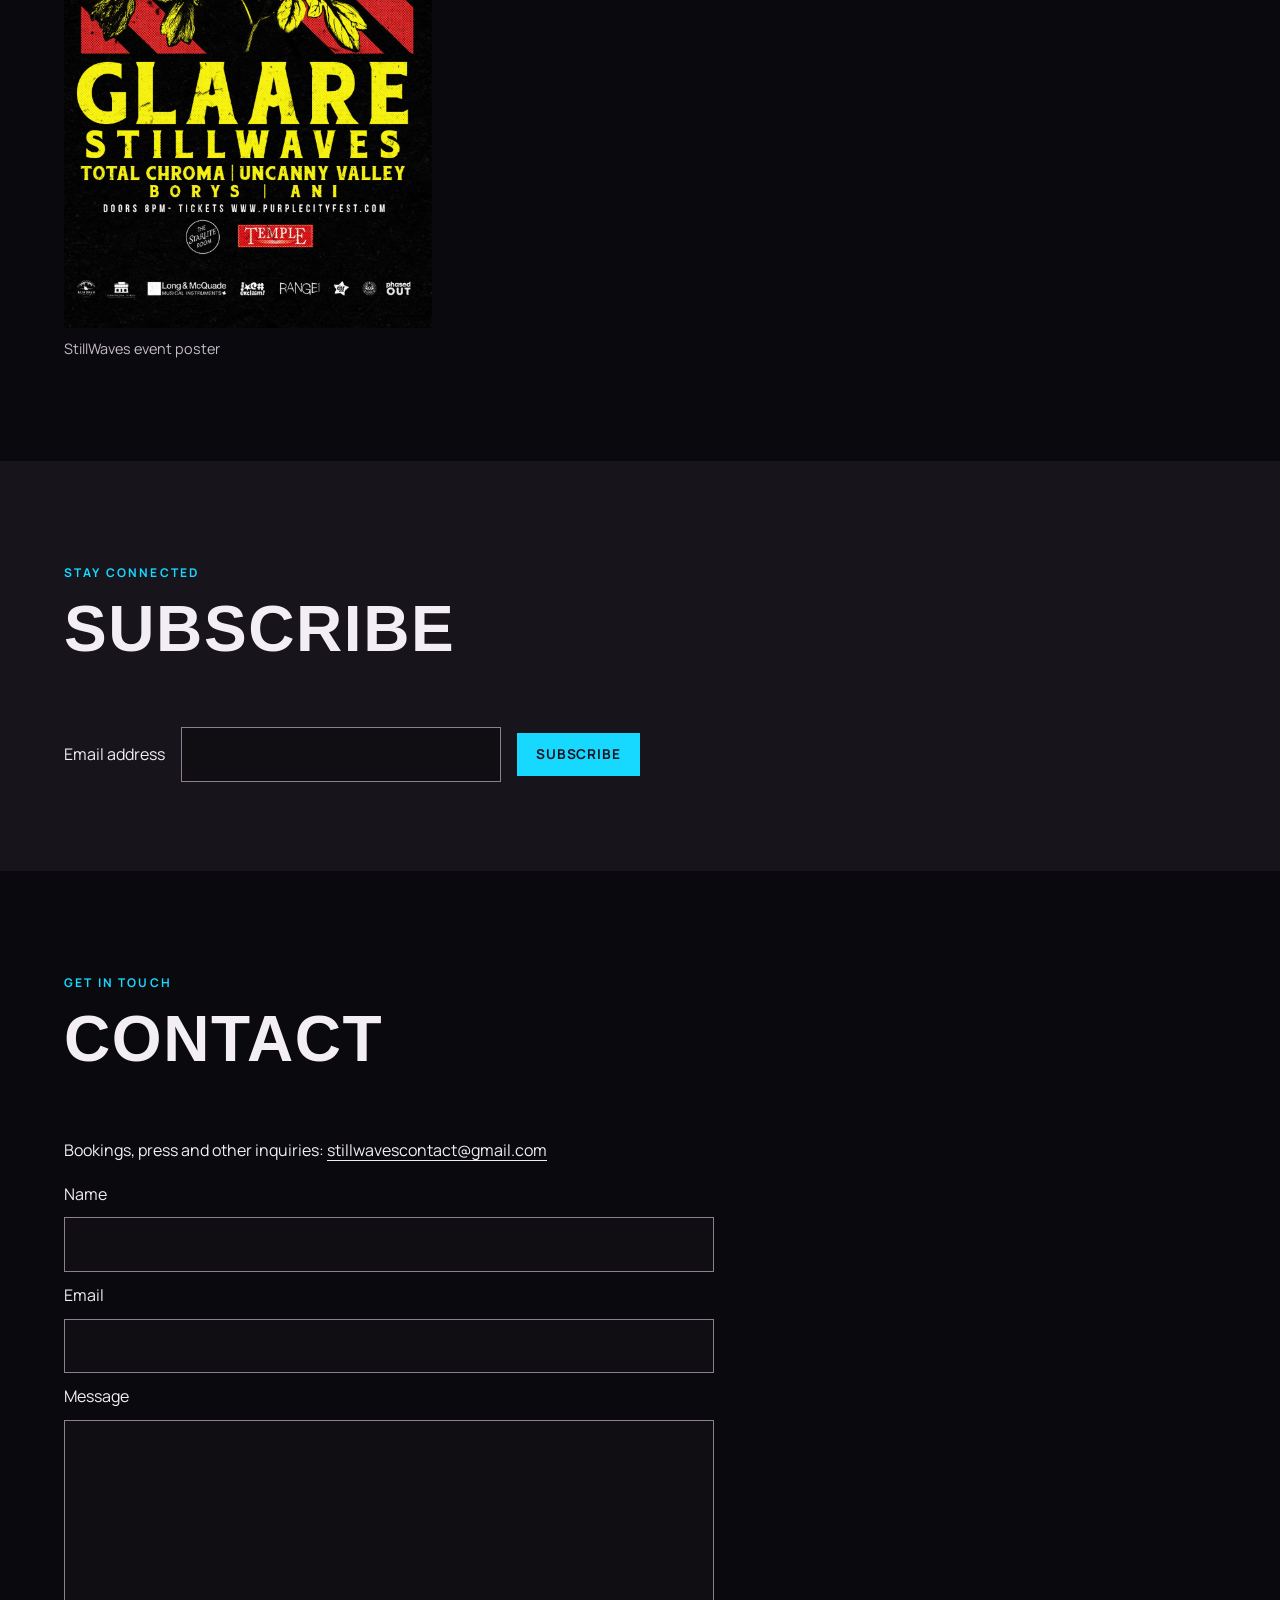
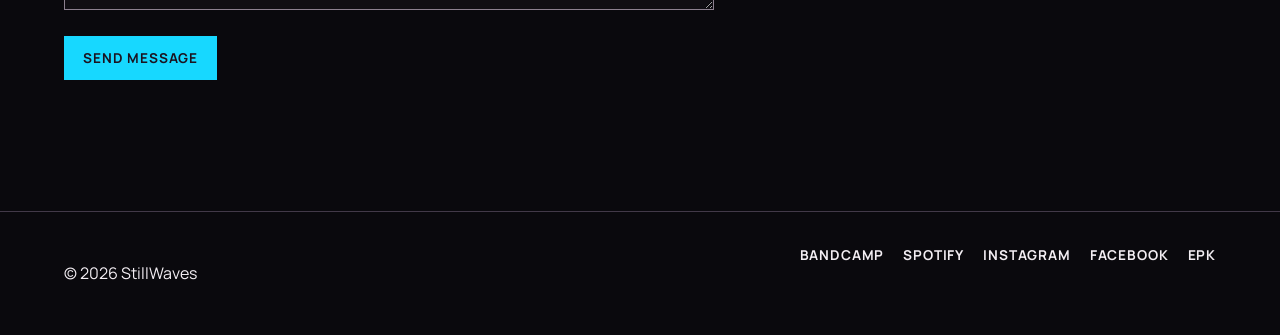
==== commit a9fc004f: "Update index.html FONT" ====
--- a/index.html
+++ b/index.html
@@ -4,7 +4,7 @@
 <link rel="preconnect" href="https://fonts.gstatic.com" crossorigin>
 
 <link
-  href="https://fonts.googleapis.com/css2?family=Barlow+Condensed:wght@400;500;600;700;800;900&family=Manrope:wght@400;500;600;700&display=swap"
+  href="https://fonts.googleapis.com/css2?family=Manrope:wght@400;500;600;700&family=Space+Grotesk:wght@400;500;600;700&display=swap"
   rel="stylesheet"
 >
 
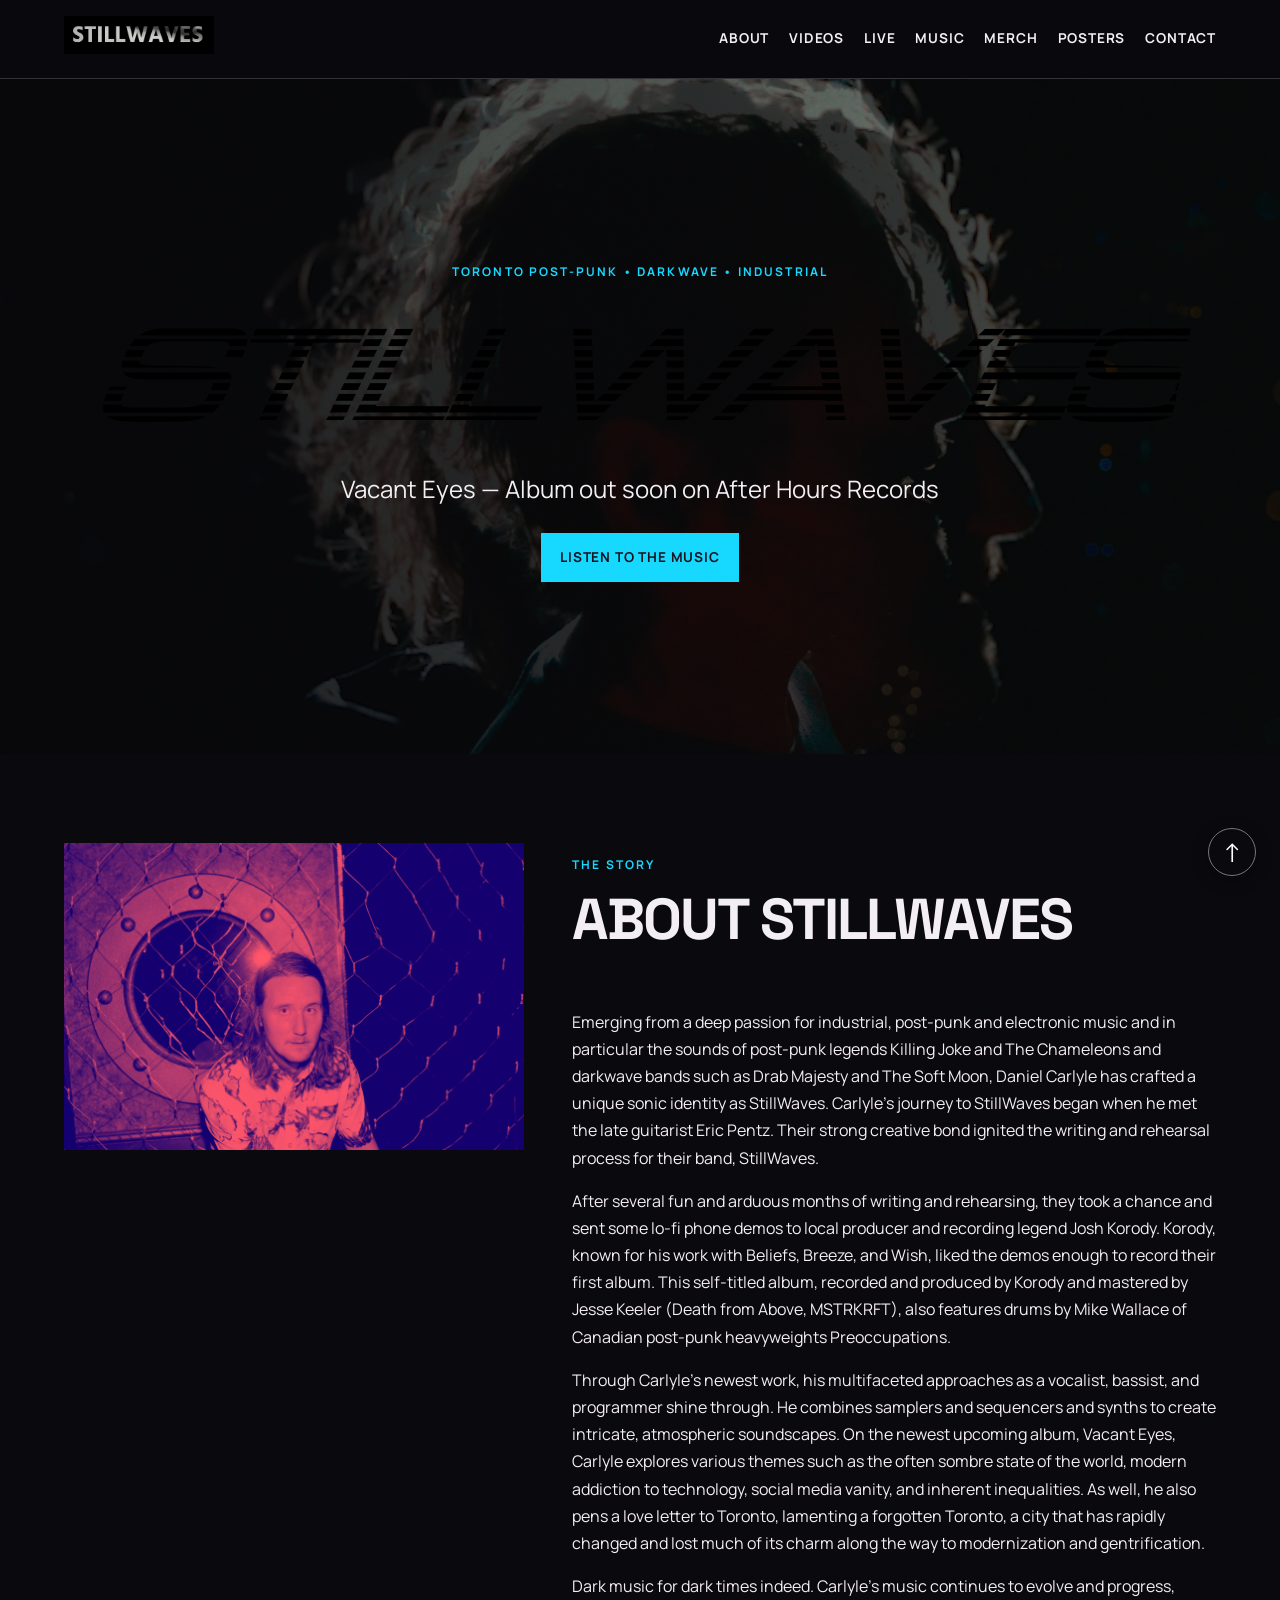
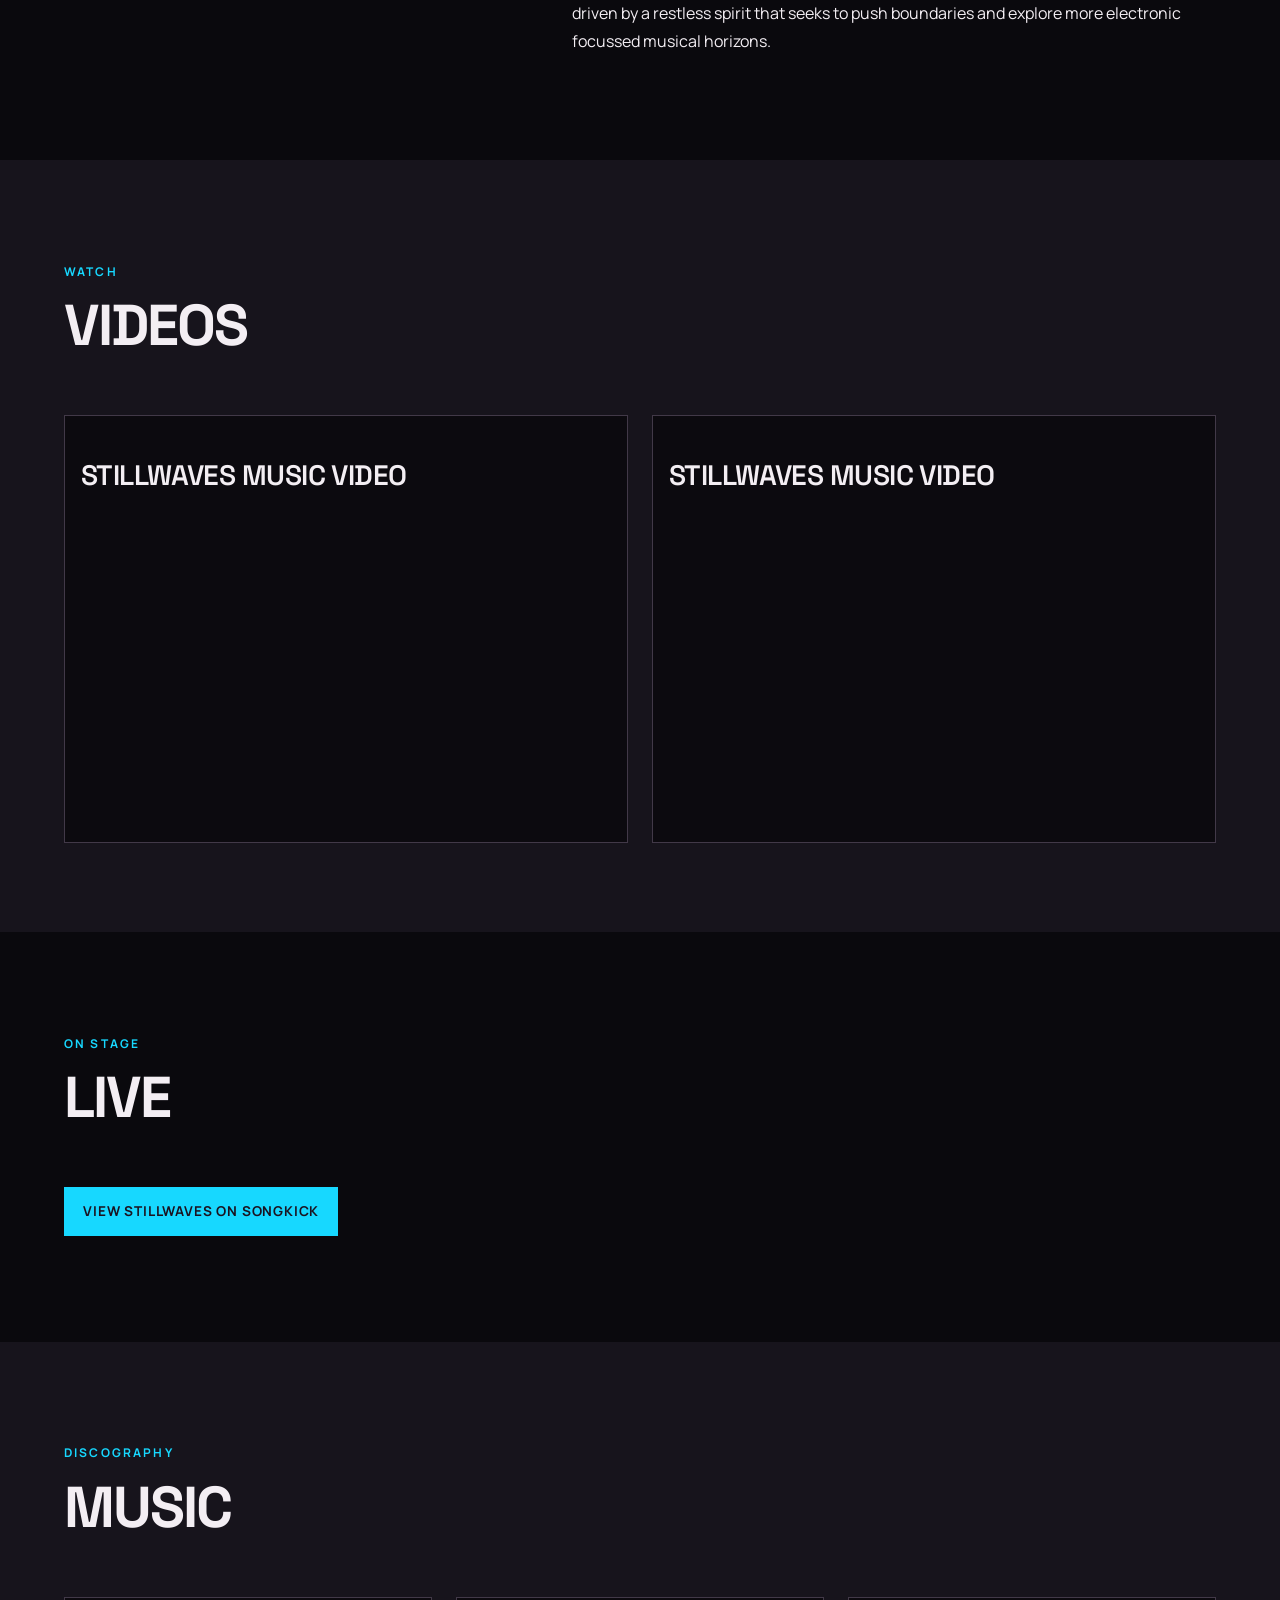
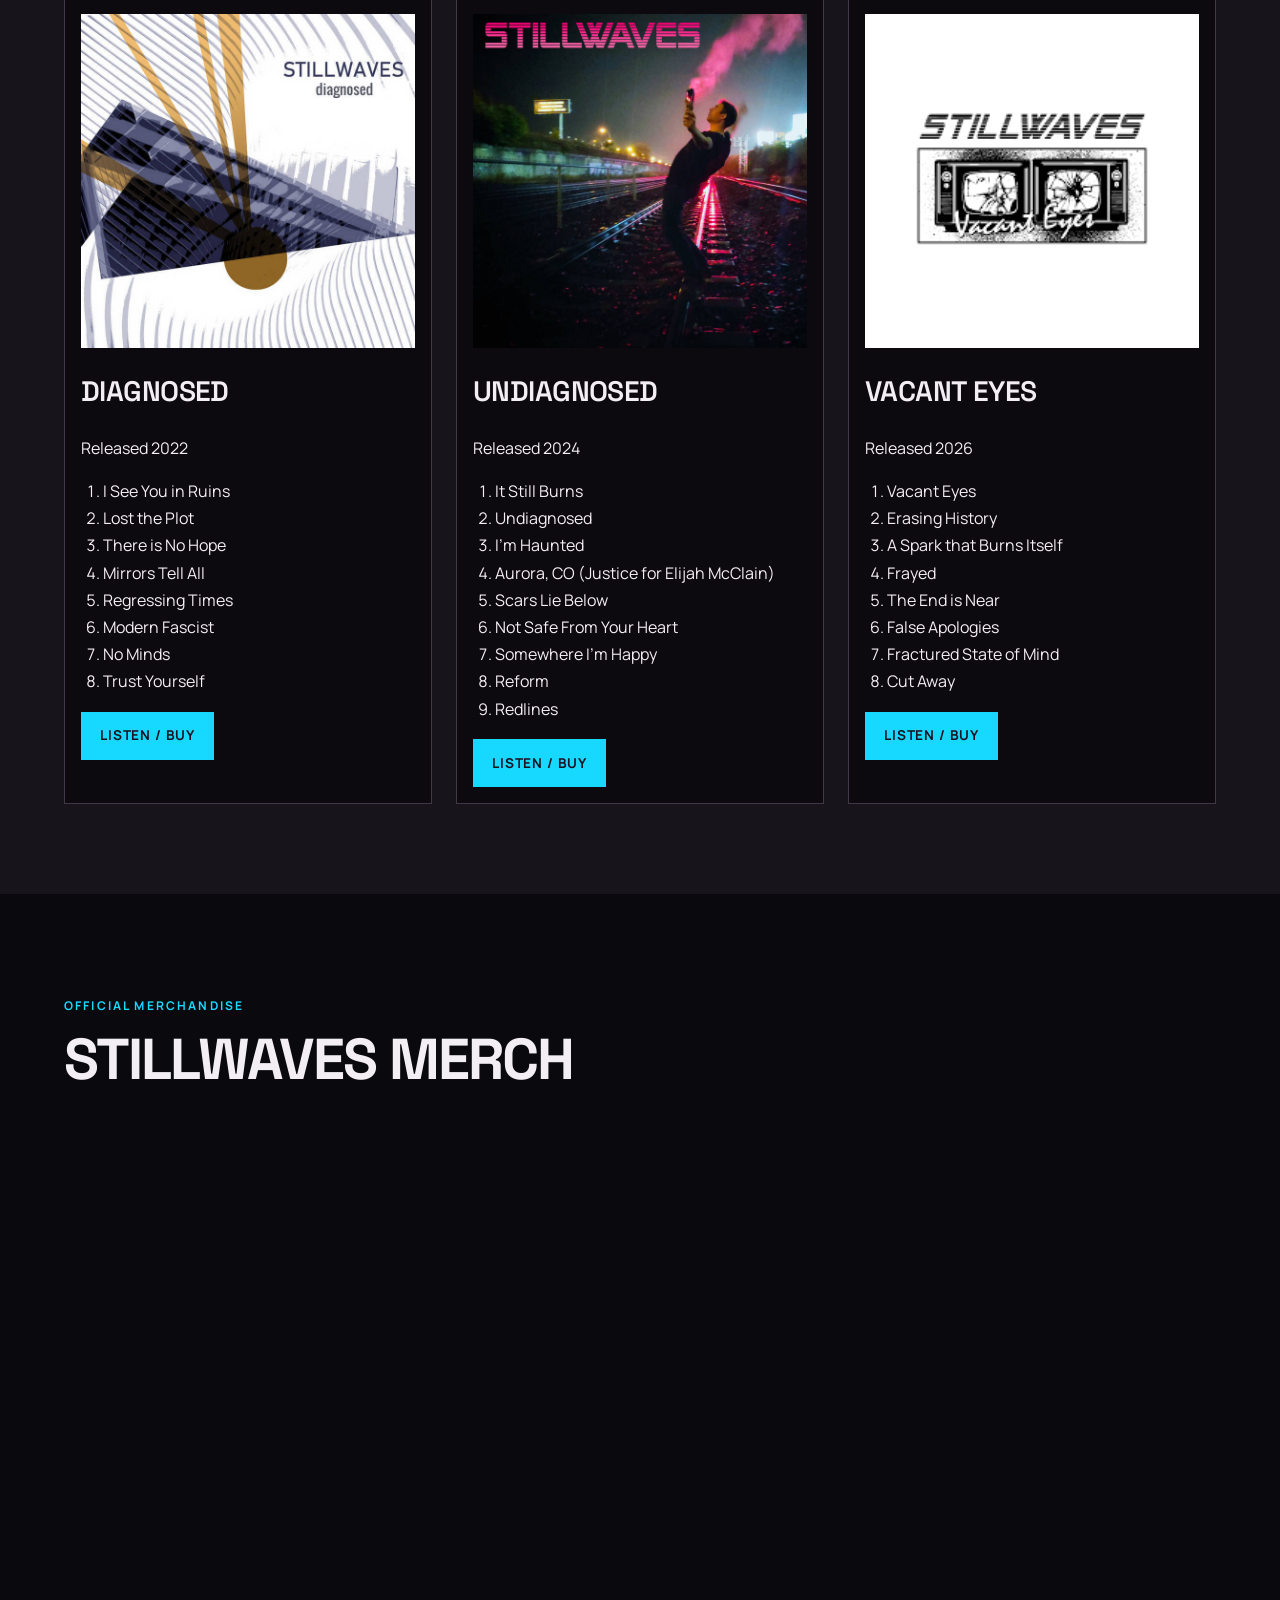
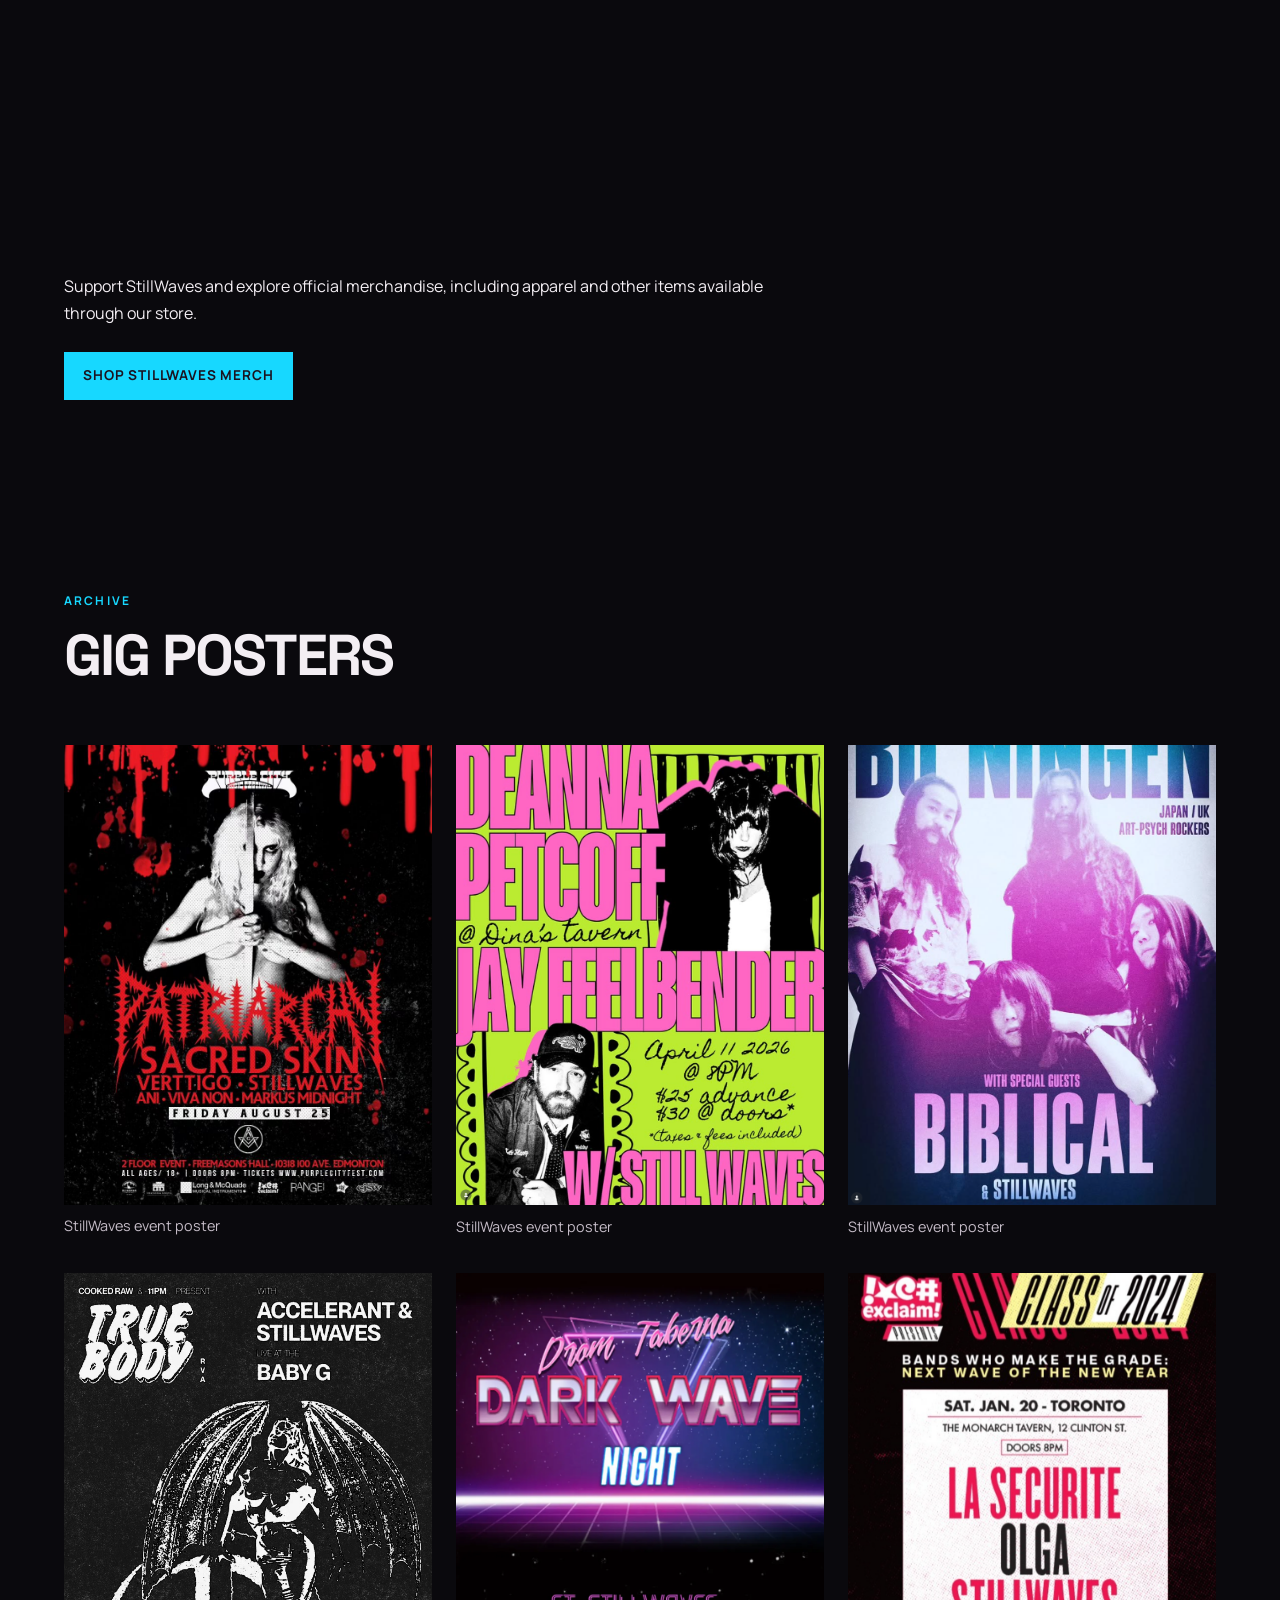
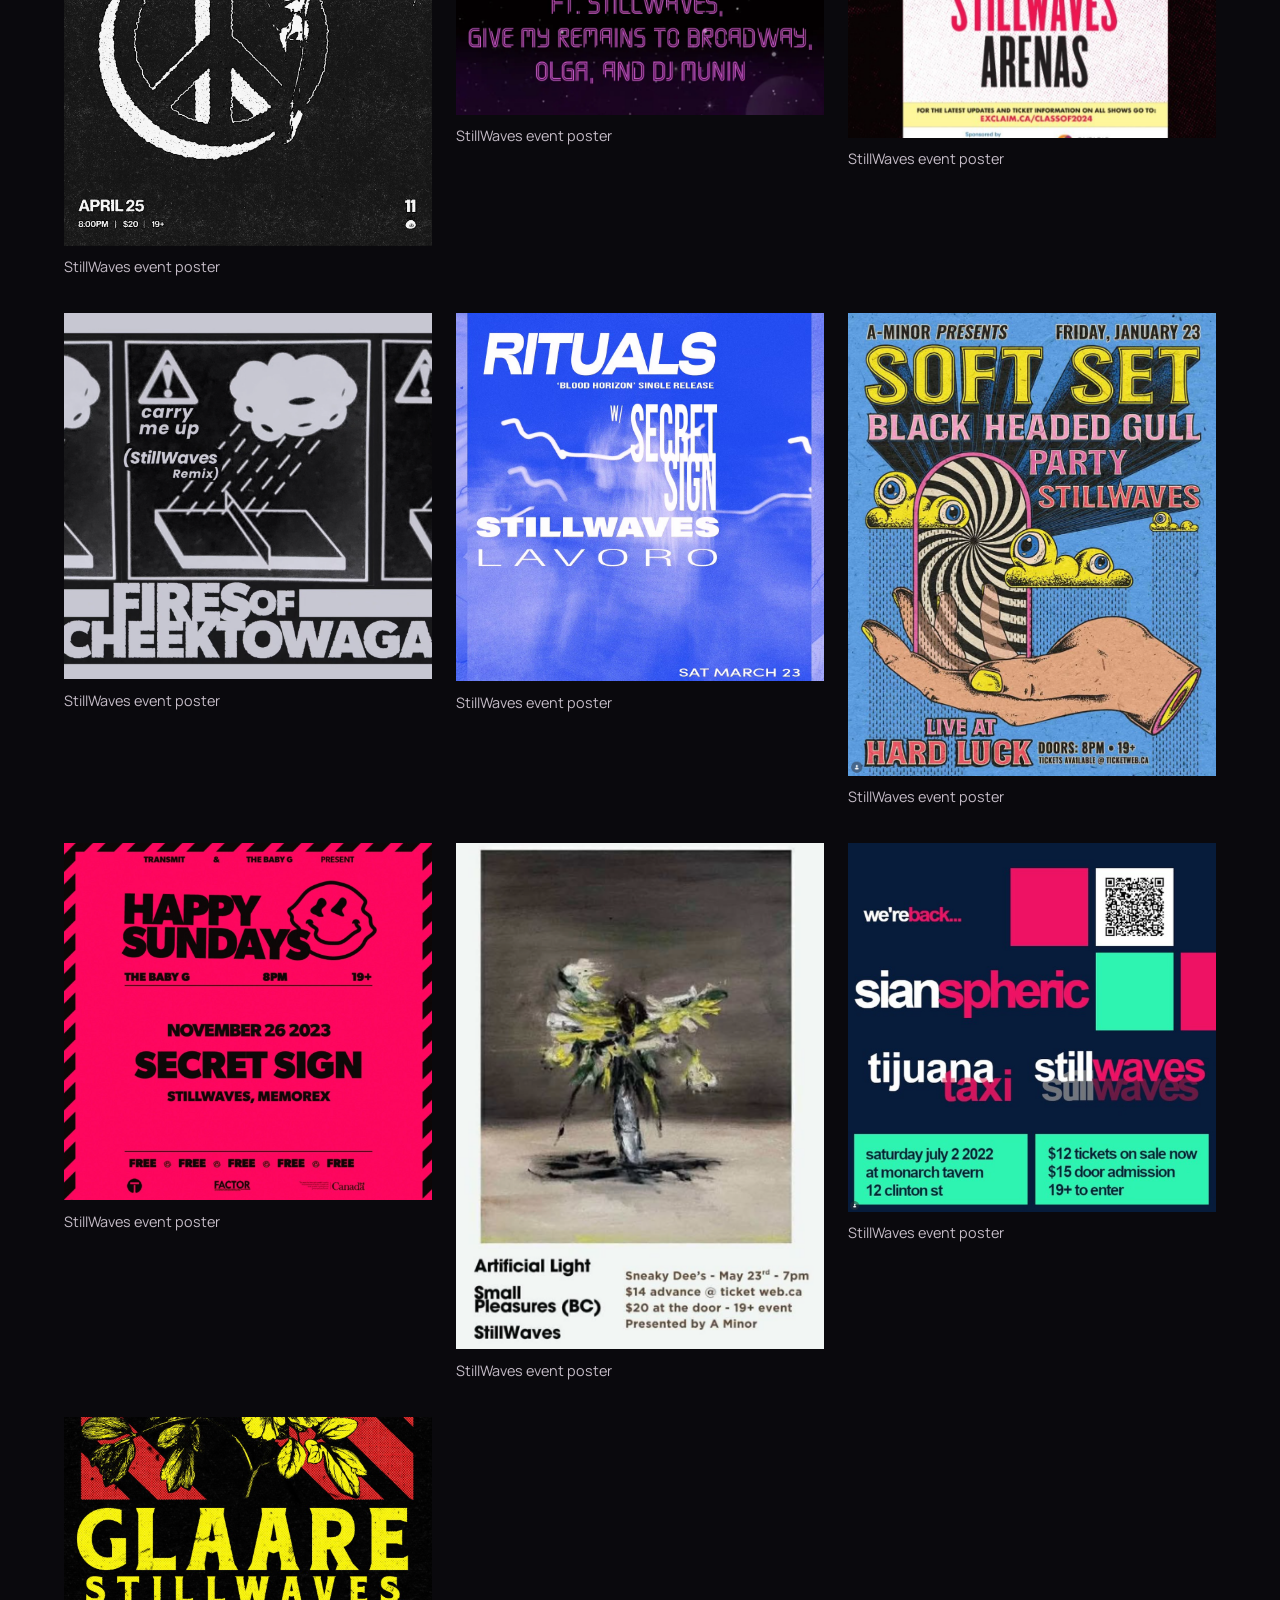
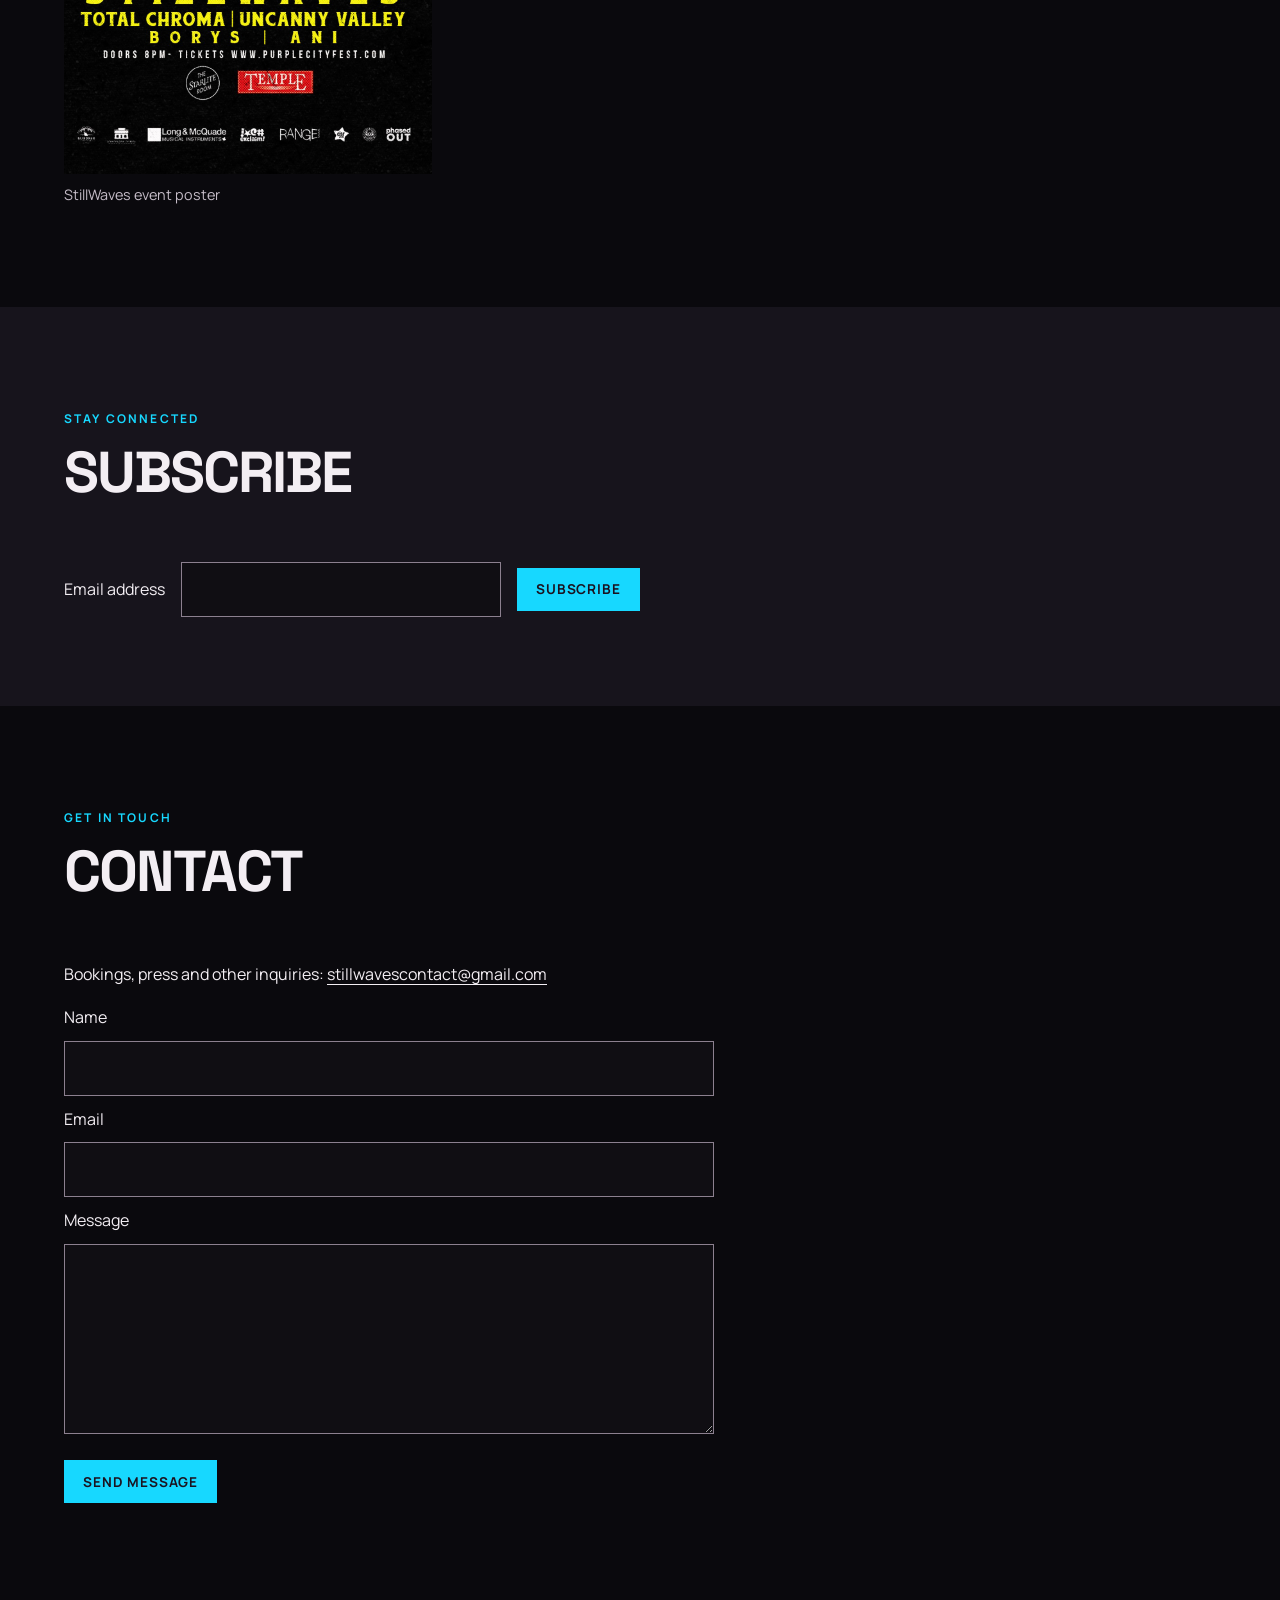
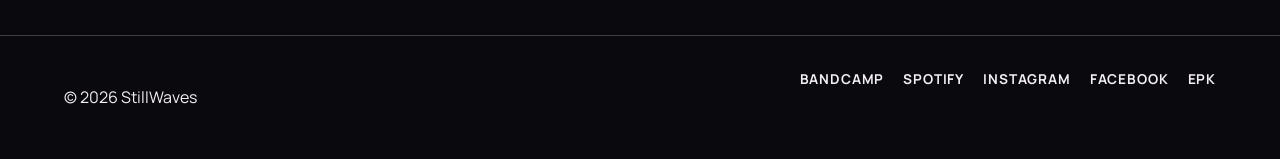
==== commit e36c8af3: "Update index.html" ====
--- a/index.html
+++ b/index.html
@@ -8,11 +8,19 @@
   rel="stylesheet"
 >
 
+  <link
+  href="https://fonts.googleapis.com/css2?family=Michroma&display=swap"
+  rel="stylesheet">
+
 <link rel="stylesheet" href="/css/site.css">
   
   <link rel="stylesheet" href="/css/site.css"><script src="/js/site.js" defer></script></head><body>
 <a class="skip" href="#main">Skip to main content</a><header class="header"><a class="logo" href="#home"><img src="/img/logo.png" alt="StillWaves home"></a><button class="menu" aria-expanded="false" aria-controls="navigation" type="button">Menu</button><nav id="navigation" aria-label="Primary"><a href="#about">About</a><a href="#videos">Videos</a><a href="#live">Live</a><a href="#music">Music</a><a href="#merch">Merch</a><a href="#posters">Posters</a><a href="#contact">Contact</a></nav></header>
-<main id="main"><section class="hero" id="home" aria-labelledby="hero-title"><div><p class="kicker" id="tagline">Toronto post-punk · darkwave · industrial</p><h1 id="hero-title">STILLWAVES</h1><p id="announcement">Vacant Eyes — out now</p><a class="cta" href="#music">Listen to the music</a></div></section>
+<main id="main"><section class="hero" id="home" aria-labelledby="hero-title"><div><p class="kicker" id="tagline">Toronto post-punk · darkwave · industrial</p>
+<h1 class="stillwaves-logo">
+  <span>STILLWAVES</span>
+</h1>
+<p id="announcement">Vacant Eyes — out now</p><a class="cta" href="#music">Listen to the music</a></div></section>
 <section id="about" class="section split" aria-labelledby="about-title"><img class="portrait" src="/img/Daniel-Carlyle-StillWaves-FrontPerson.png" alt="Daniel Carlyle performing with StillWaves" loading="lazy"><div><p class="kicker">The story</p><h2 id="about-title">About StillWaves</h2><div id="about-copy"></div></div></section>
 <section id="videos" class="section shade" aria-labelledby="videos-title"><p class="kicker">Watch</p><h2 id="videos-title">Videos</h2><div id="video-list" class="grid two"></div></section>
 <section id="live" class="section" aria-labelledby="live-title">
--- a/css/site.css
+++ b/css/site.css
@@ -55,9 +55,8 @@
 }
 
 /* STILLWAVES — Contemporary typography */
-
 :root {
-  --font-display: "Barlow Condensed", "Arial Narrow", sans-serif;
+  --font-display: "Space Grotesk", Arial, sans-serif;
   --font-body: "Manrope", Arial, sans-serif;
 }
 
@@ -69,36 +68,35 @@
   line-height: 1.7;
   letter-spacing: 0;
 }
+/* Contemporary StillWaves typography */
 
-/* Large editorial headings */
 h1,
 h2,
 h3,
 .hero h1 {
   font-family: var(--font-display);
   font-weight: 700;
-  line-height: 1.05;
+  line-height: 1.1;
   text-transform: uppercase;
-  letter-spacing: 0.025em;
+  letter-spacing: -0.025em;
 }
 
-/* Main hero title */
 .hero h1 {
-  font-size: clamp(4.5rem, 11vw, 10rem);
-  font-weight: 800;
-  letter-spacing: -0.015em;
+  font-size: clamp(3.5rem, 9vw, 8rem);
+  font-weight: 700;
+  letter-spacing: -0.045em;
 }
 
-/* Section headings */
 .section h2 {
-  font-size: clamp(2.75rem, 5vw, 5rem);
+  font-size: clamp(2.5rem, 4.5vw, 4.5rem);
   font-weight: 700;
+  letter-spacing: -0.035em;
 }
 
-/* Album and video titles */
 .card h3 {
-  font-size: clamp(1.5rem, 2.5vw, 2rem);
+  font-size: clamp(1.4rem, 2.2vw, 1.9rem);
   font-weight: 600;
+  letter-spacing: -0.02em;
 }
 
 /* Small editorial labels */
@@ -136,3 +134,38 @@
   font-family: var(--font-body);
   font-size: 1rem;
 }
+
+
+
+.stillwaves-logo {
+  margin: 0;
+  text-align: center;
+  line-height: 1;
+}
+
+.stillwaves-logo span {
+  display: inline-block;
+
+  font-family: "Michroma", sans-serif;
+  font-size: clamp(2.5rem, 9vw, 8rem);
+  font-weight: 900;
+  font-style: italic;
+  letter-spacing: -0.07em;
+
+  color: transparent;
+
+  background: repeating-linear-gradient(
+    to bottom,
+    #000 0px,
+    #000 7px,
+    transparent 7px,
+    transparent 11px
+  );
+
+  -webkit-background-clip: text;
+  background-clip: text;
+
+  transform: skewX(-12deg) scaleX(1.08);
+  transform-origin: center;
+}
+
--- a/css/site.css
+++ b/css/site.css
@@ -55,9 +55,8 @@
 }
 
 /* STILLWAVES — Contemporary typography */
-
 :root {
-  --font-display: "Barlow Condensed", "Arial Narrow", sans-serif;
+  --font-display: "Space Grotesk", Arial, sans-serif;
   --font-body: "Manrope", Arial, sans-serif;
 }
 
@@ -69,36 +68,35 @@
   line-height: 1.7;
   letter-spacing: 0;
 }
+/* Contemporary StillWaves typography */
 
-/* Large editorial headings */
 h1,
 h2,
 h3,
 .hero h1 {
   font-family: var(--font-display);
   font-weight: 700;
-  line-height: 1.05;
+  line-height: 1.1;
   text-transform: uppercase;
-  letter-spacing: 0.025em;
+  letter-spacing: -0.025em;
 }
 
-/* Main hero title */
 .hero h1 {
-  font-size: clamp(4.5rem, 11vw, 10rem);
-  font-weight: 800;
-  letter-spacing: -0.015em;
+  font-size: clamp(3.5rem, 9vw, 8rem);
+  font-weight: 700;
+  letter-spacing: -0.045em;
 }
 
-/* Section headings */
 .section h2 {
-  font-size: clamp(2.75rem, 5vw, 5rem);
+  font-size: clamp(2.5rem, 4.5vw, 4.5rem);
   font-weight: 700;
+  letter-spacing: -0.035em;
 }
 
-/* Album and video titles */
 .card h3 {
-  font-size: clamp(1.5rem, 2.5vw, 2rem);
+  font-size: clamp(1.4rem, 2.2vw, 1.9rem);
   font-weight: 600;
+  letter-spacing: -0.02em;
 }
 
 /* Small editorial labels */
@@ -136,3 +134,38 @@
   font-family: var(--font-body);
   font-size: 1rem;
 }
+
+
+
+.stillwaves-logo {
+  margin: 0;
+  text-align: center;
+  line-height: 1;
+}
+
+.stillwaves-logo span {
+  display: inline-block;
+
+  font-family: "Michroma", sans-serif;
+  font-size: clamp(2.5rem, 9vw, 8rem);
+  font-weight: 900;
+  font-style: italic;
+  letter-spacing: -0.07em;
+
+  color: transparent;
+
+  background: repeating-linear-gradient(
+    to bottom,
+    #000 0px,
+    #000 7px,
+    transparent 7px,
+    transparent 11px
+  );
+
+  -webkit-background-clip: text;
+  background-clip: text;
+
+  transform: skewX(-12deg) scaleX(1.08);
+  transform-origin: center;
+}
+
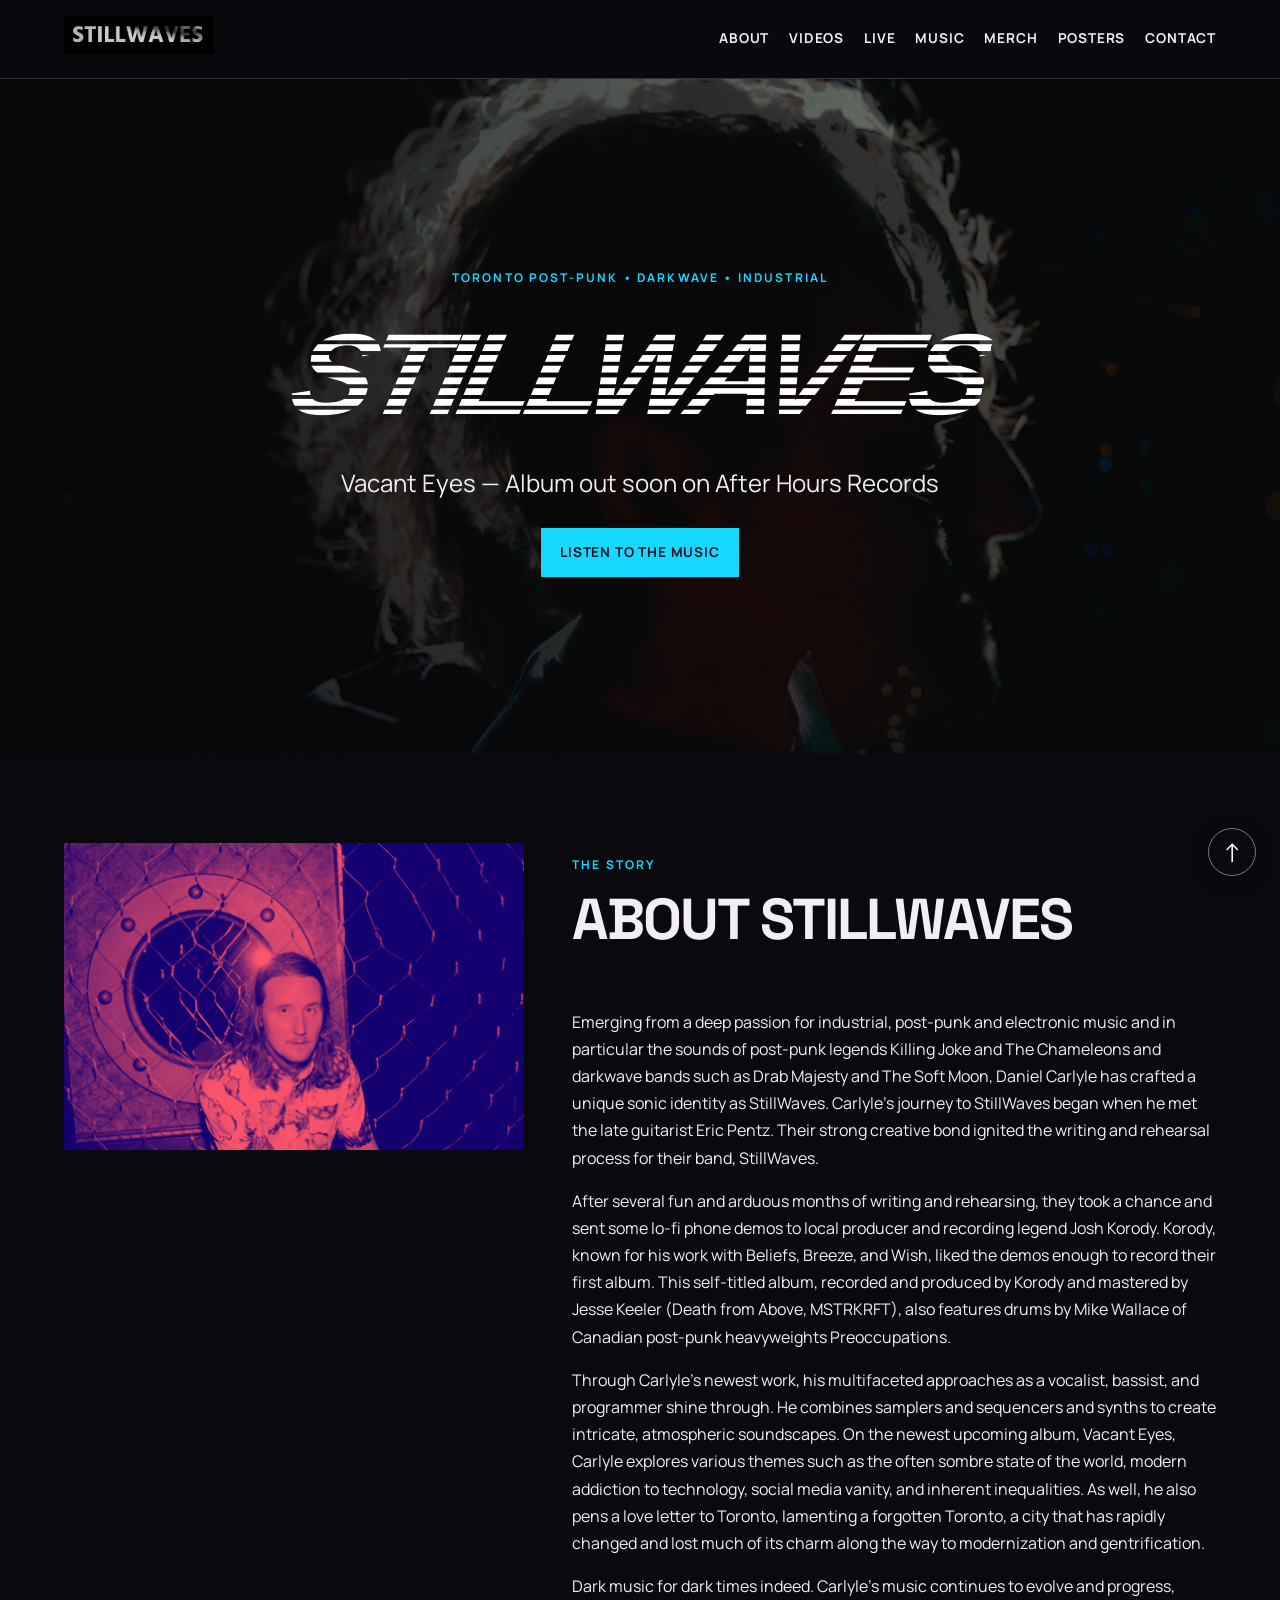
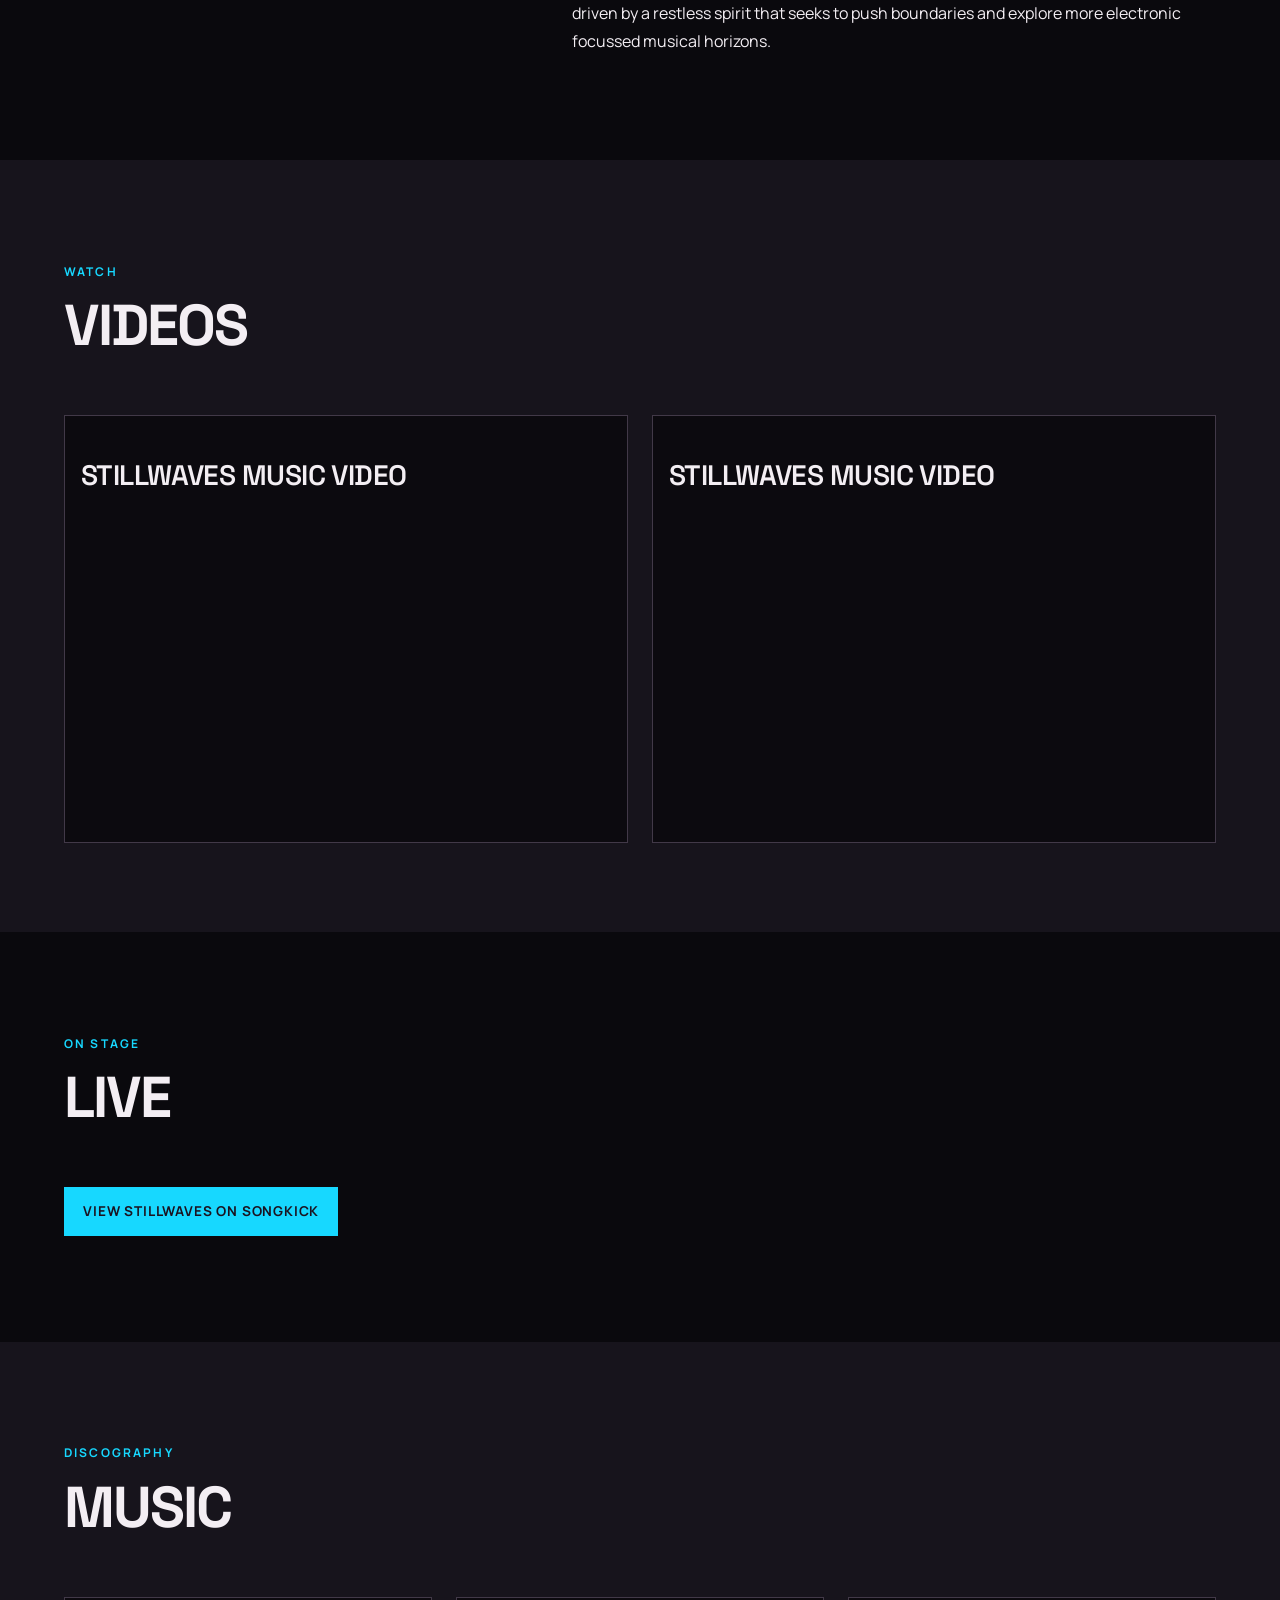
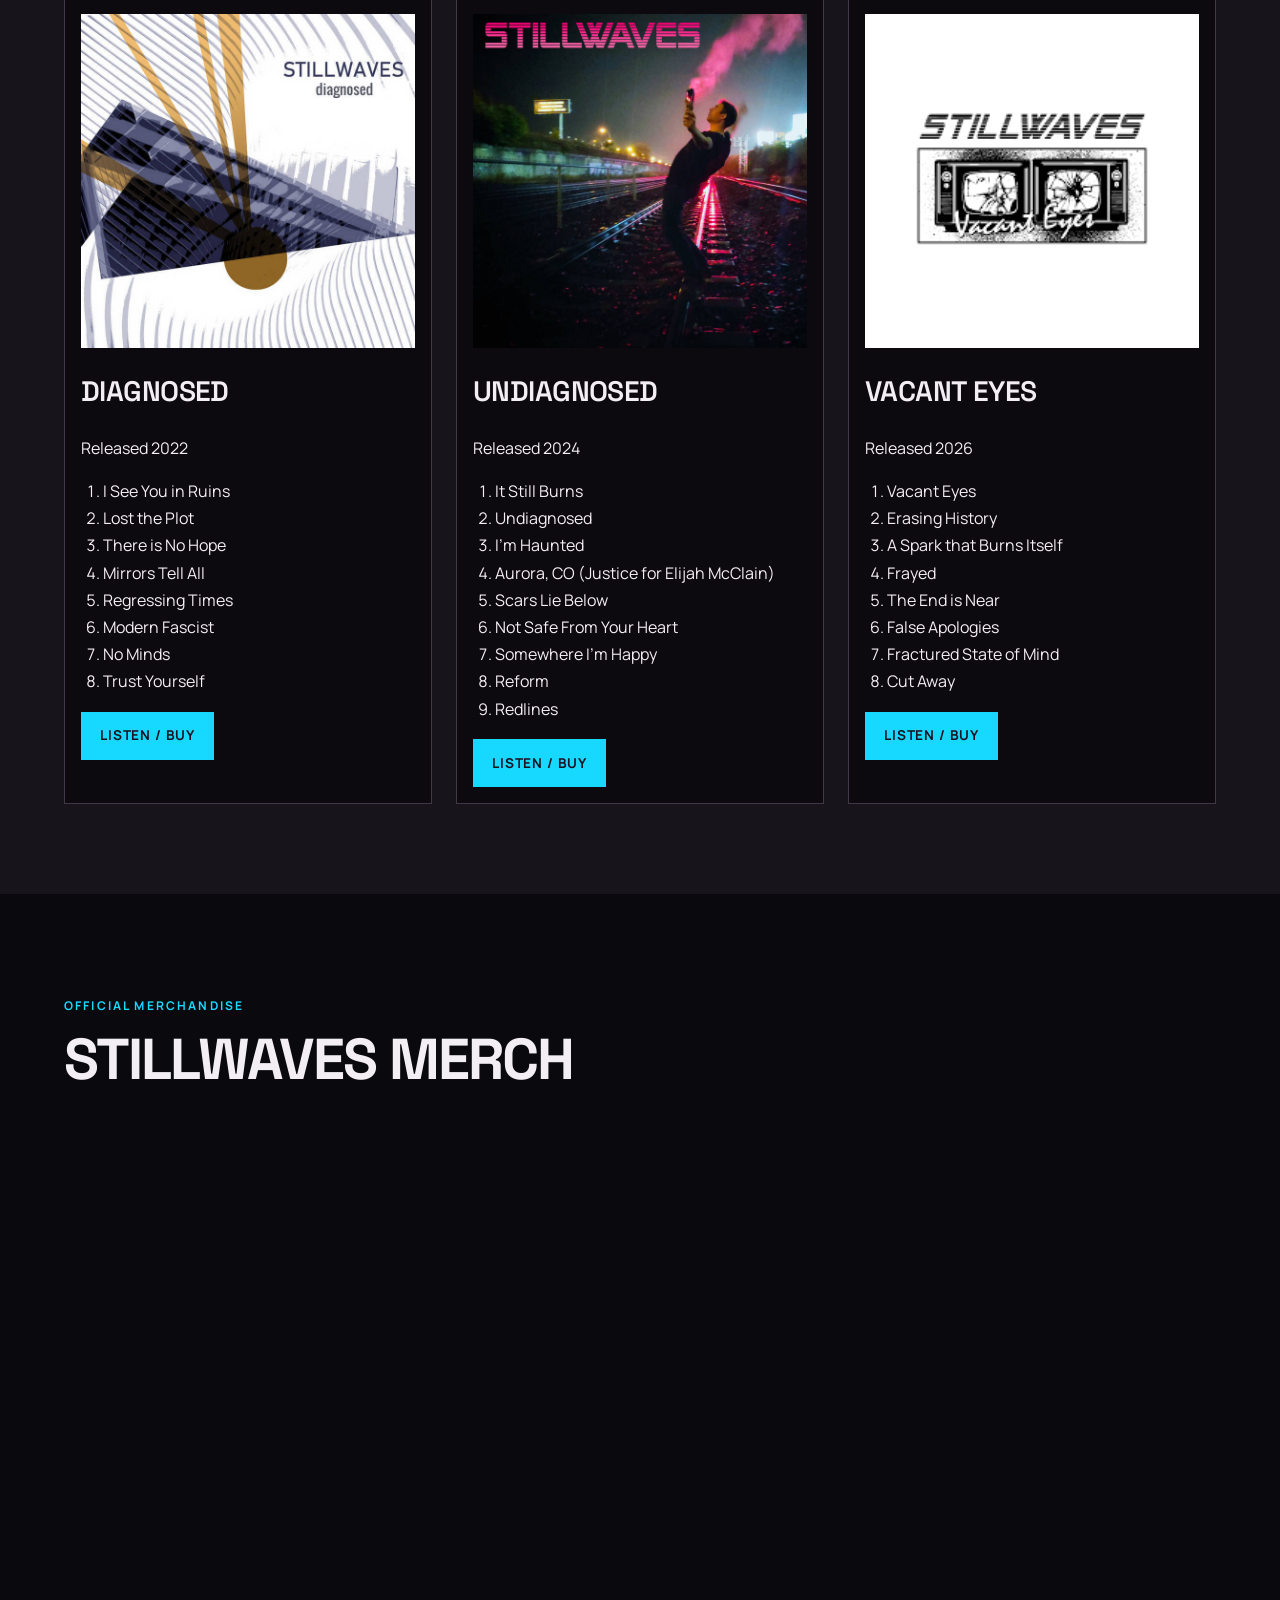
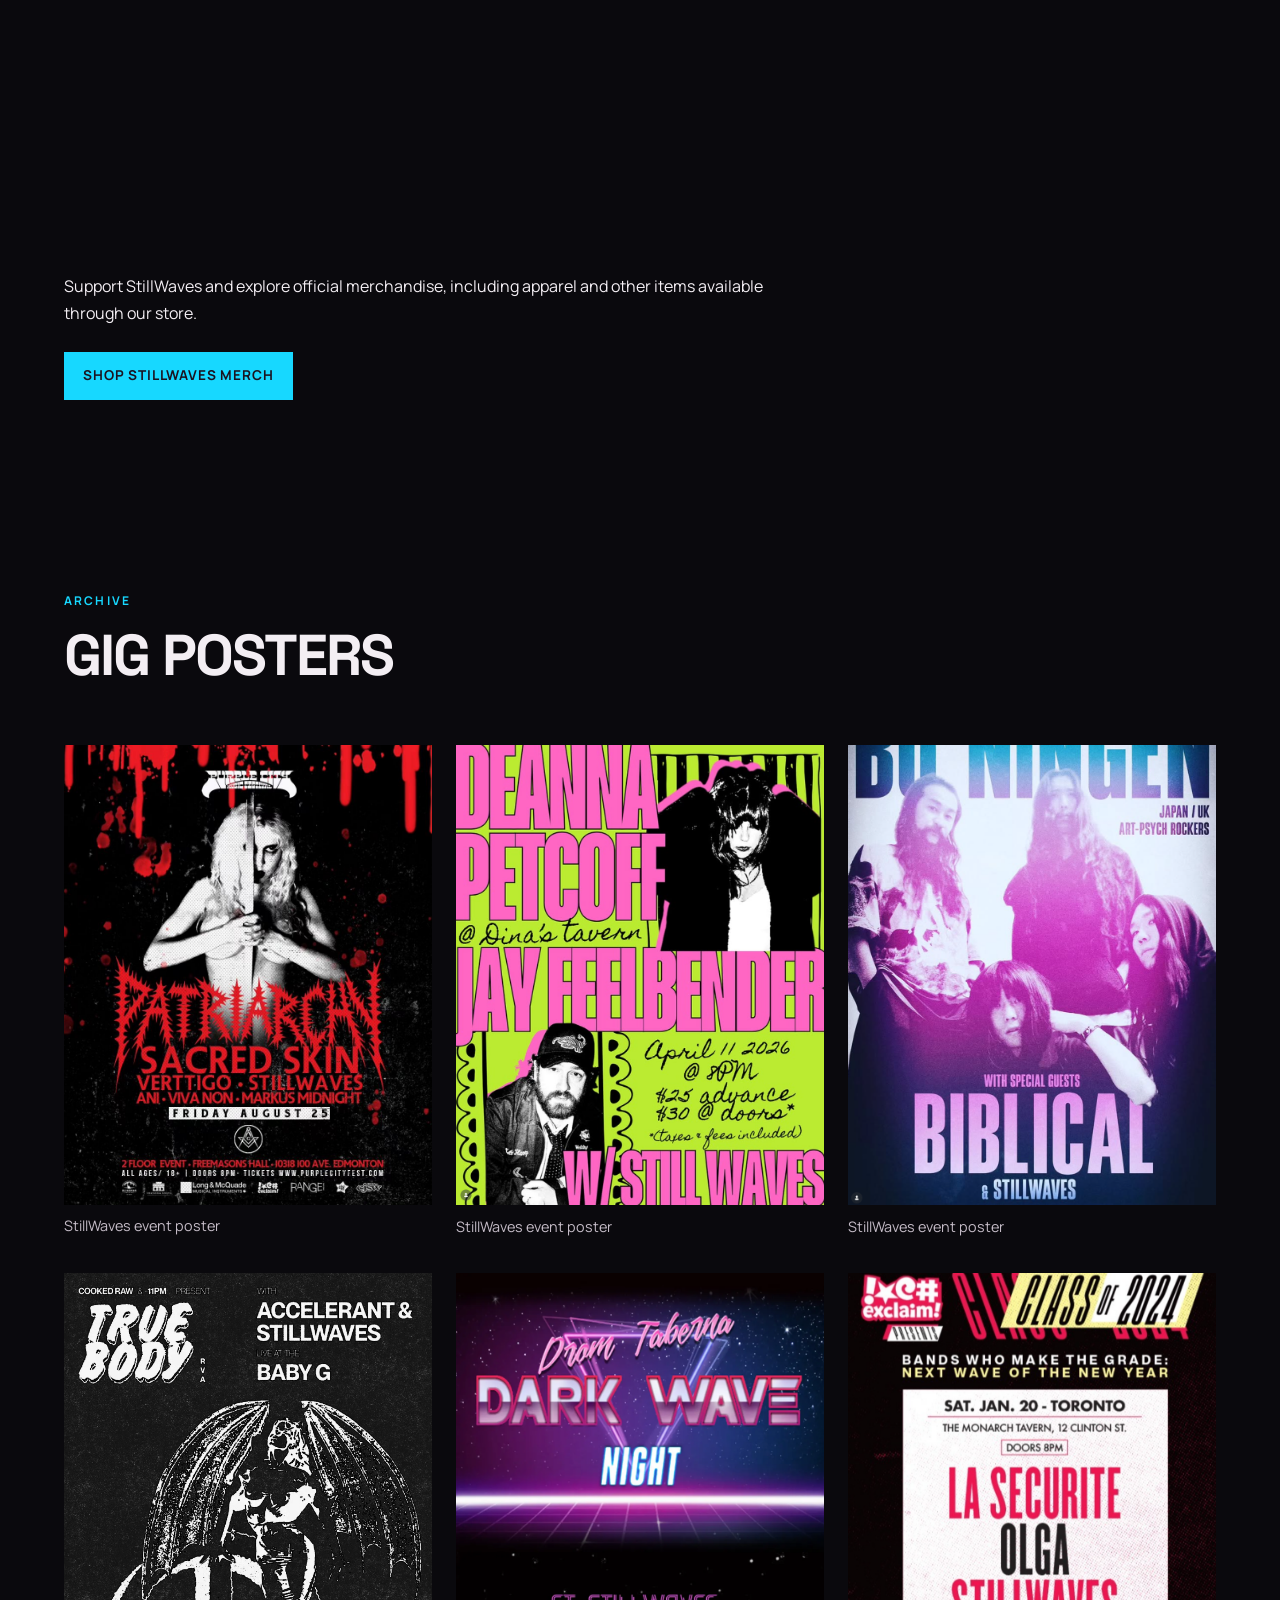
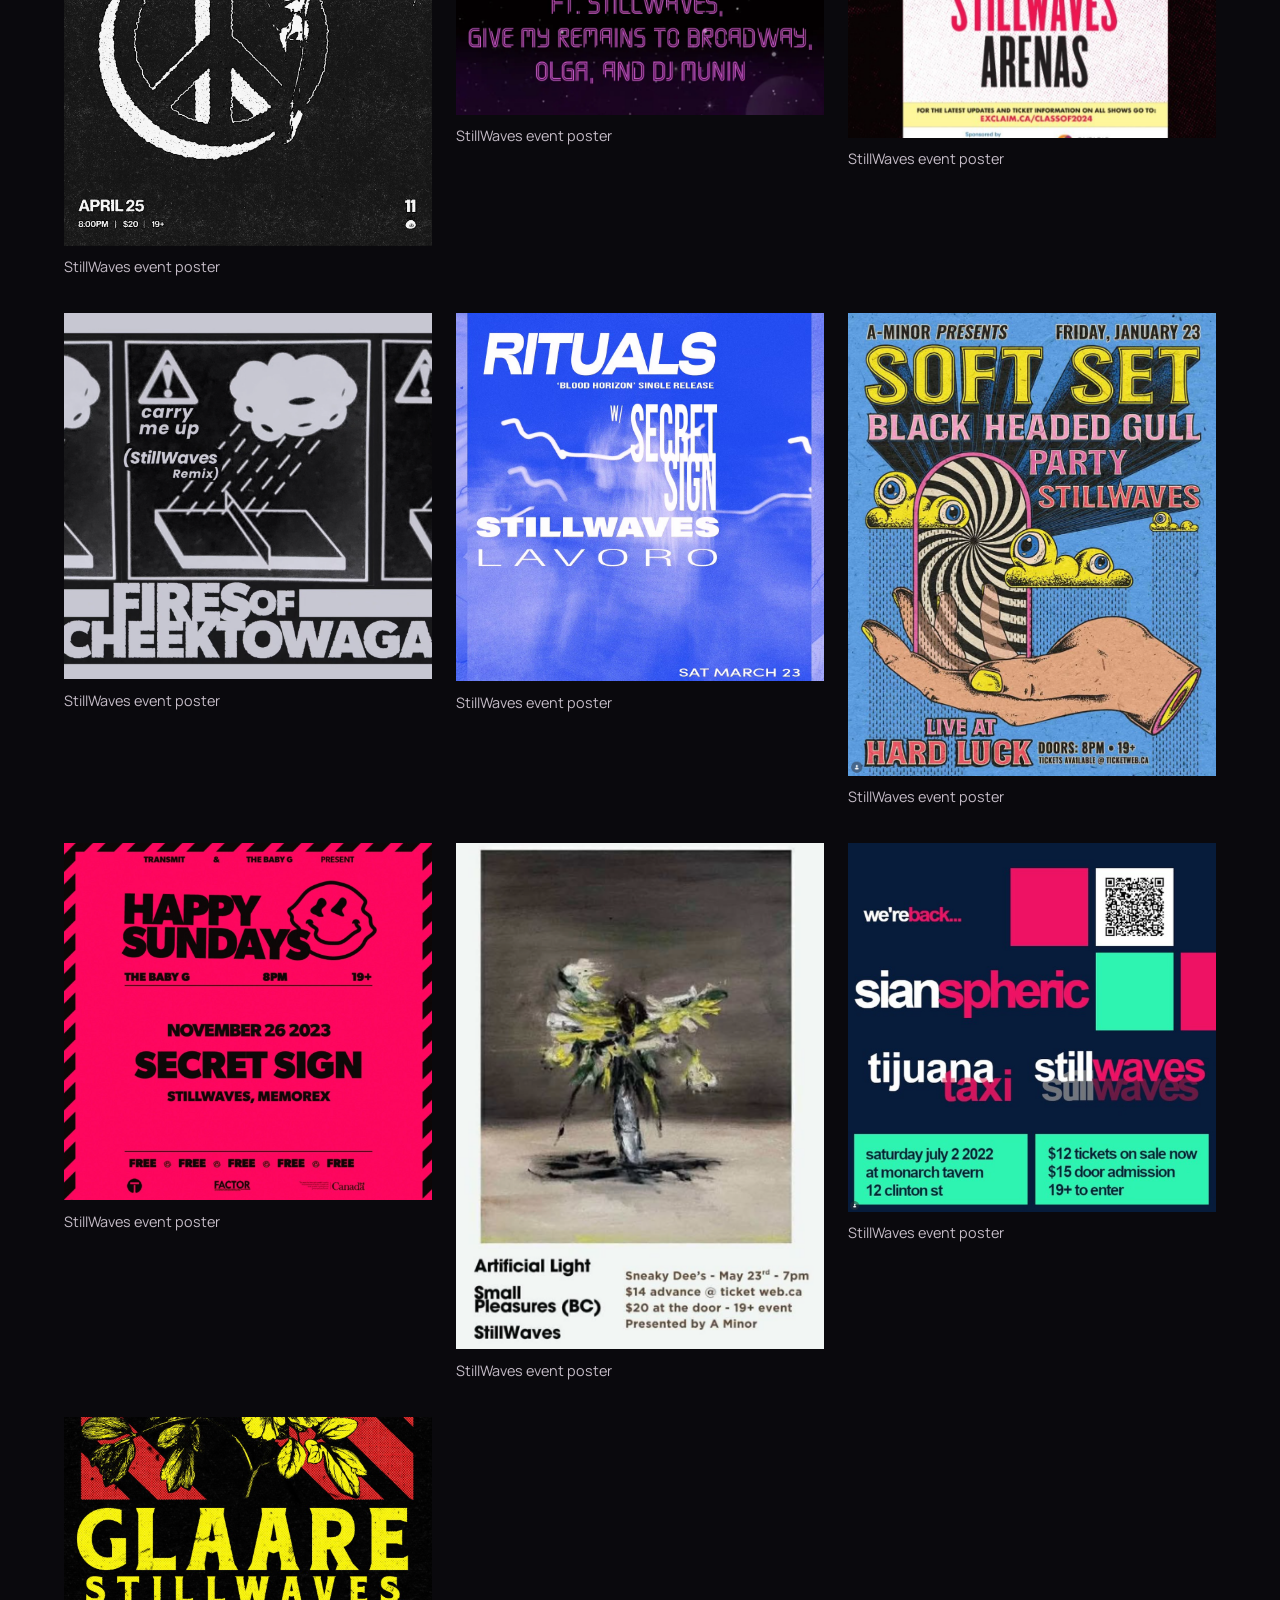
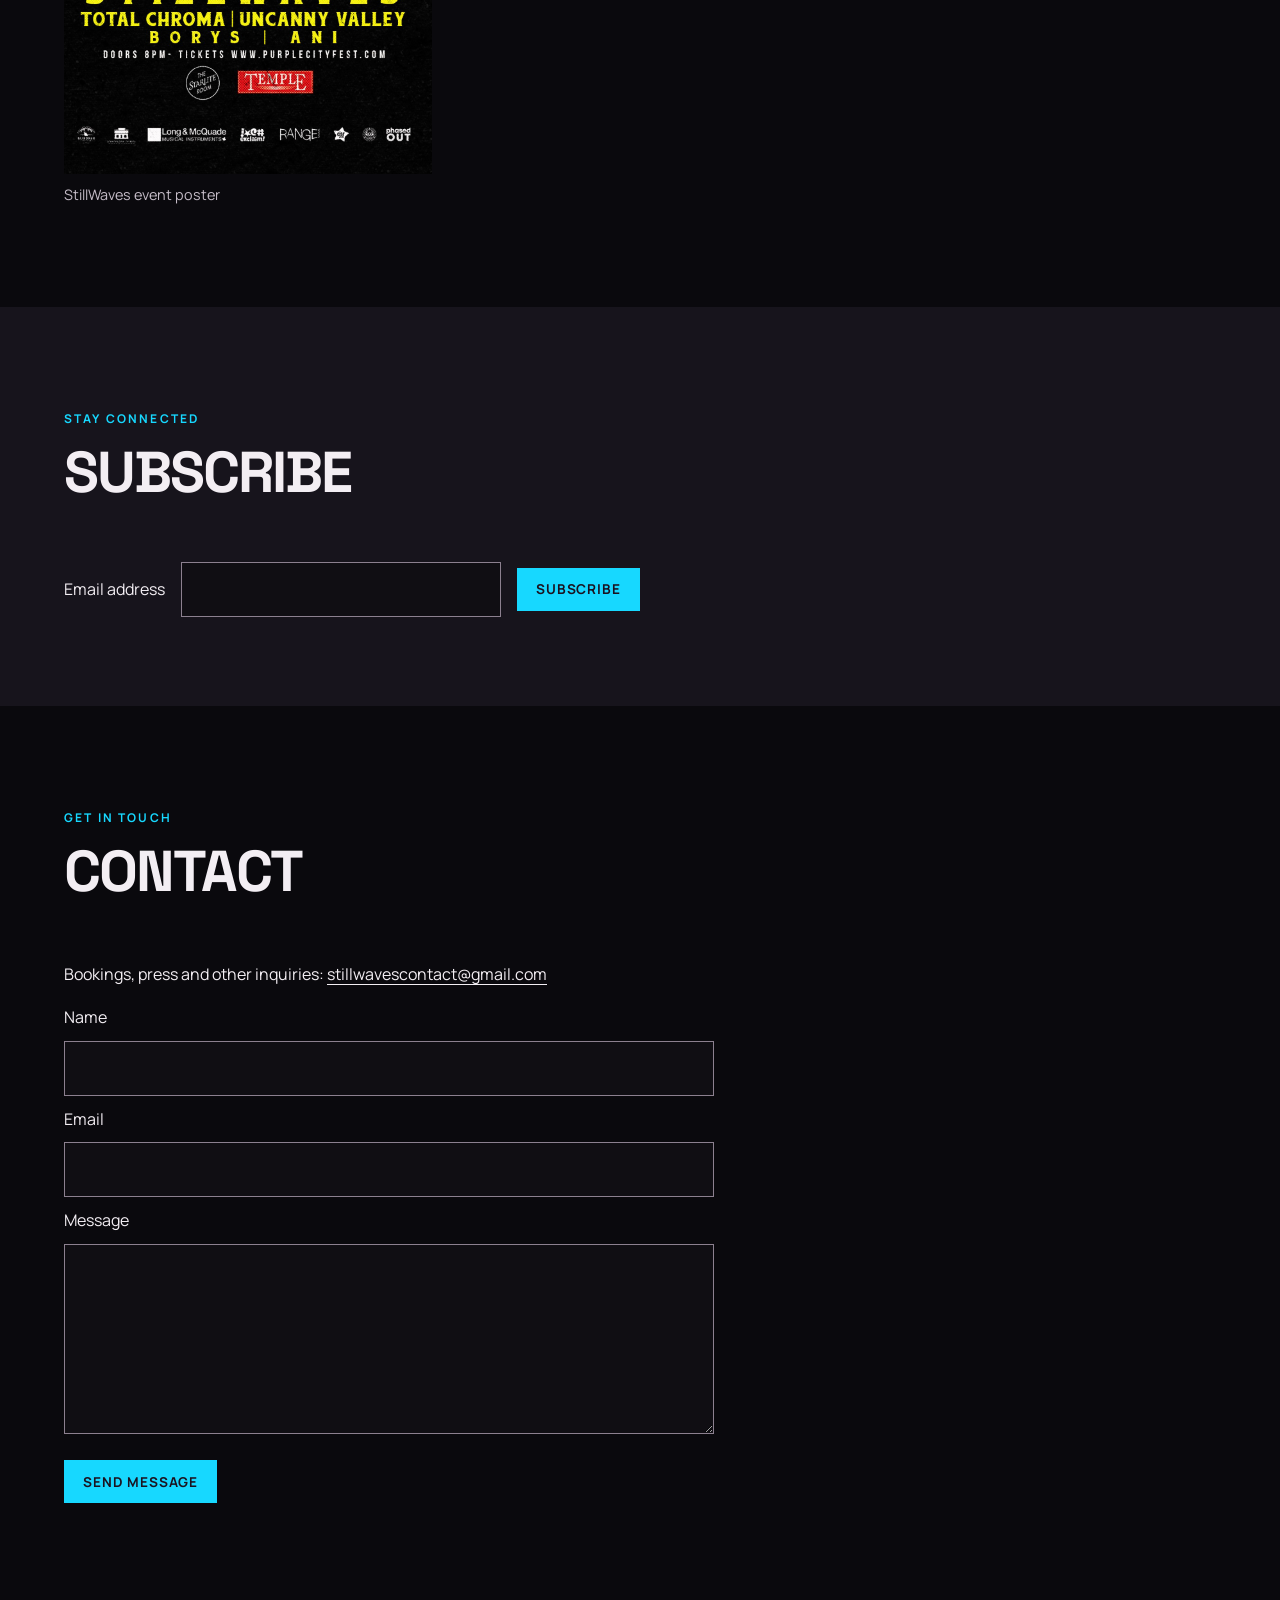
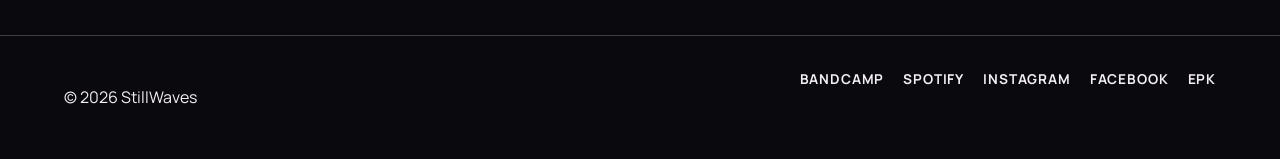
==== commit 47b5bc3b: "Update index.html" ====
--- a/index.html
+++ b/index.html
@@ -3,14 +3,11 @@
 <link rel="preconnect" href="https://fonts.googleapis.com">
 <link rel="preconnect" href="https://fonts.gstatic.com" crossorigin>
 
+
 <link
-  href="https://fonts.googleapis.com/css2?family=Manrope:wght@400;500;600;700&family=Space+Grotesk:wght@400;500;600;700&display=swap"
+  href="https://fonts.googleapis.com/css2?family=Chakra+Petch:wght@700&family=Manrope:wght@400;500;600;700&family=Space+Grotesk:wght@400;500;600;700&display=swap"
   rel="stylesheet"
 >
-
-  <link
-  href="https://fonts.googleapis.com/css2?family=Michroma&display=swap"
-  rel="stylesheet">
 
 <link rel="stylesheet" href="/css/site.css">
   
--- a/css/site.css
+++ b/css/site.css
@@ -135,14 +135,6 @@
   font-size: 1rem;
 }
 
-
-
-.stillwaves-logo {
-  margin: 0;
-  text-align: center;
-  line-height: 1;
-}
-
 .stillwaves-logo span {
   display: inline-block;
 
@@ -156,8 +148,8 @@
 
   background: repeating-linear-gradient(
     to bottom,
-    #000 0px,
-    #000 7px,
+    #ffffff 0px,
+    #ffffff 7px,
     transparent 7px,
     transparent 11px
   );
@@ -169,3 +161,4 @@
   transform-origin: center;
 }
 
+
--- a/css/site.css
+++ b/css/site.css
@@ -135,14 +135,6 @@
   font-size: 1rem;
 }
 
-
-
-.stillwaves-logo {
-  margin: 0;
-  text-align: center;
-  line-height: 1;
-}
-
 .stillwaves-logo span {
   display: inline-block;
 
@@ -156,8 +148,8 @@
 
   background: repeating-linear-gradient(
     to bottom,
-    #000 0px,
-    #000 7px,
+    #ffffff 0px,
+    #ffffff 7px,
     transparent 7px,
     transparent 11px
   );
@@ -169,3 +161,4 @@
   transform-origin: center;
 }
 
+
